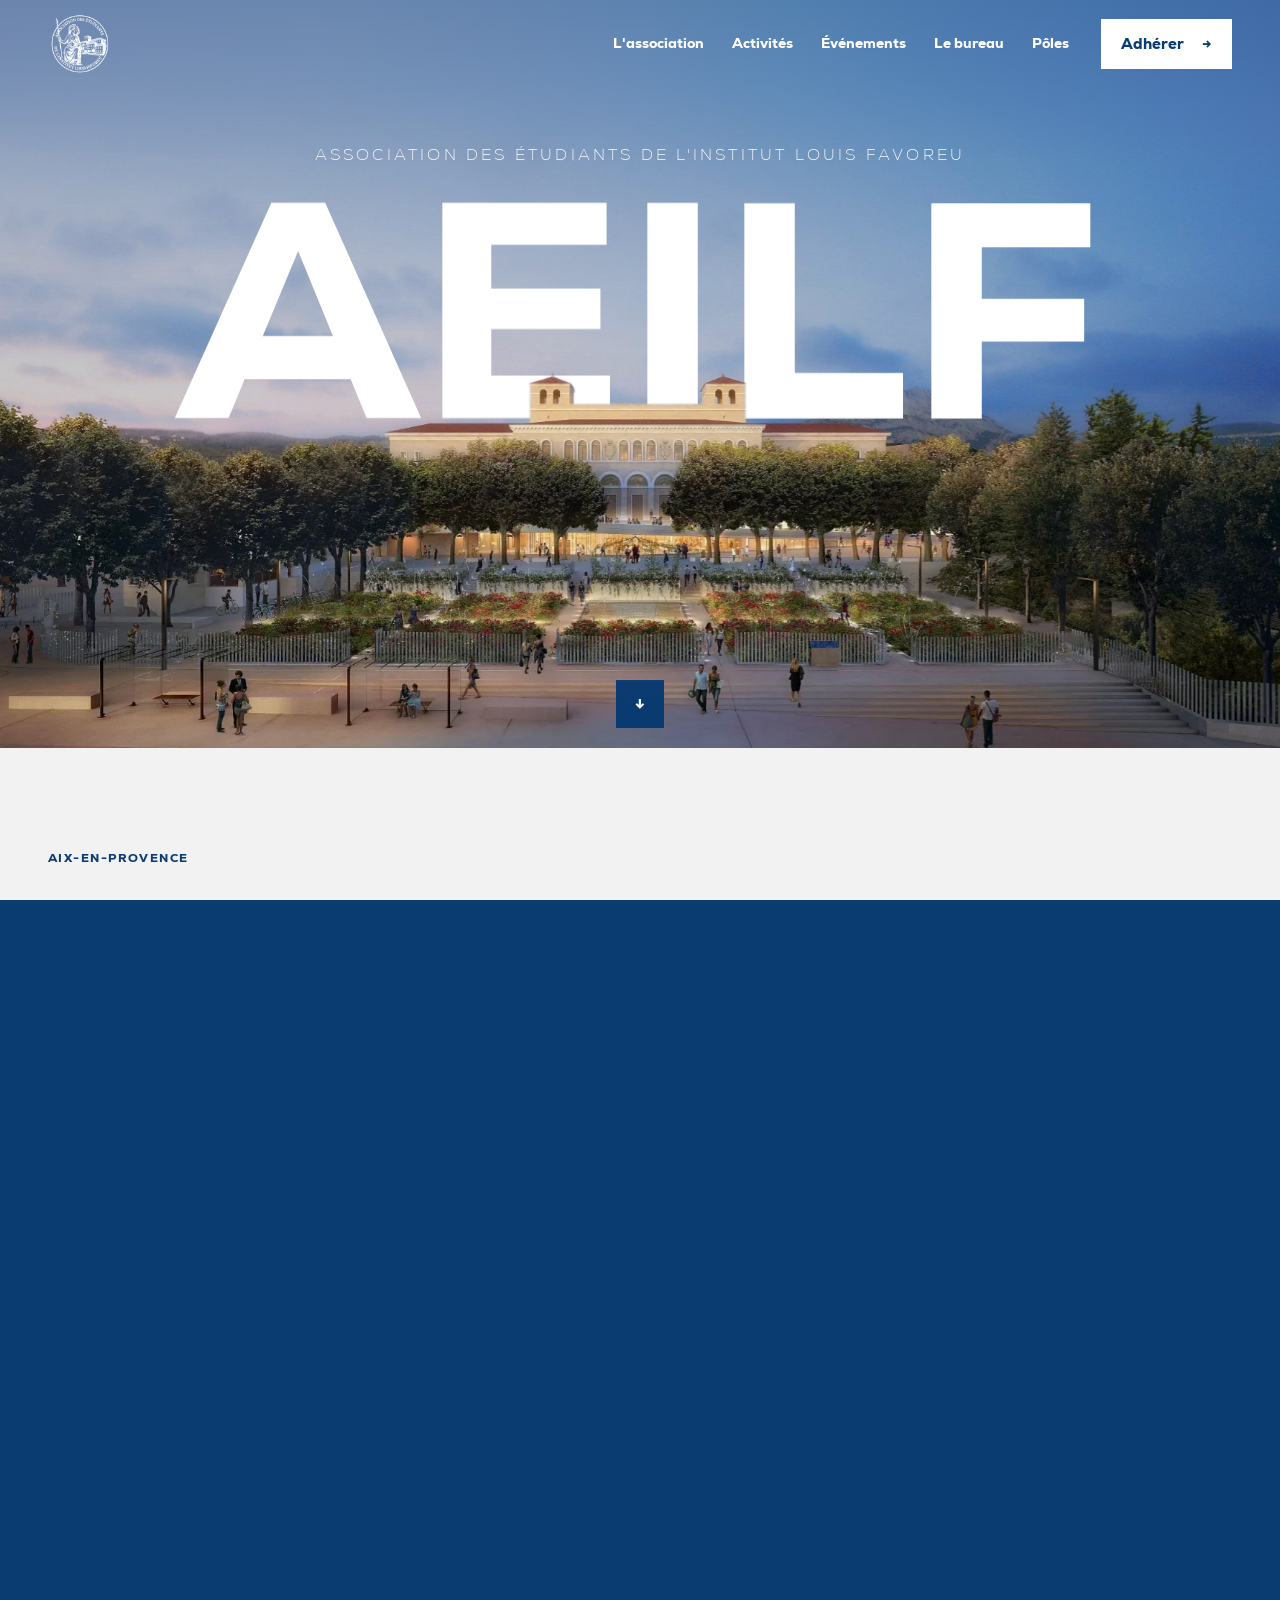
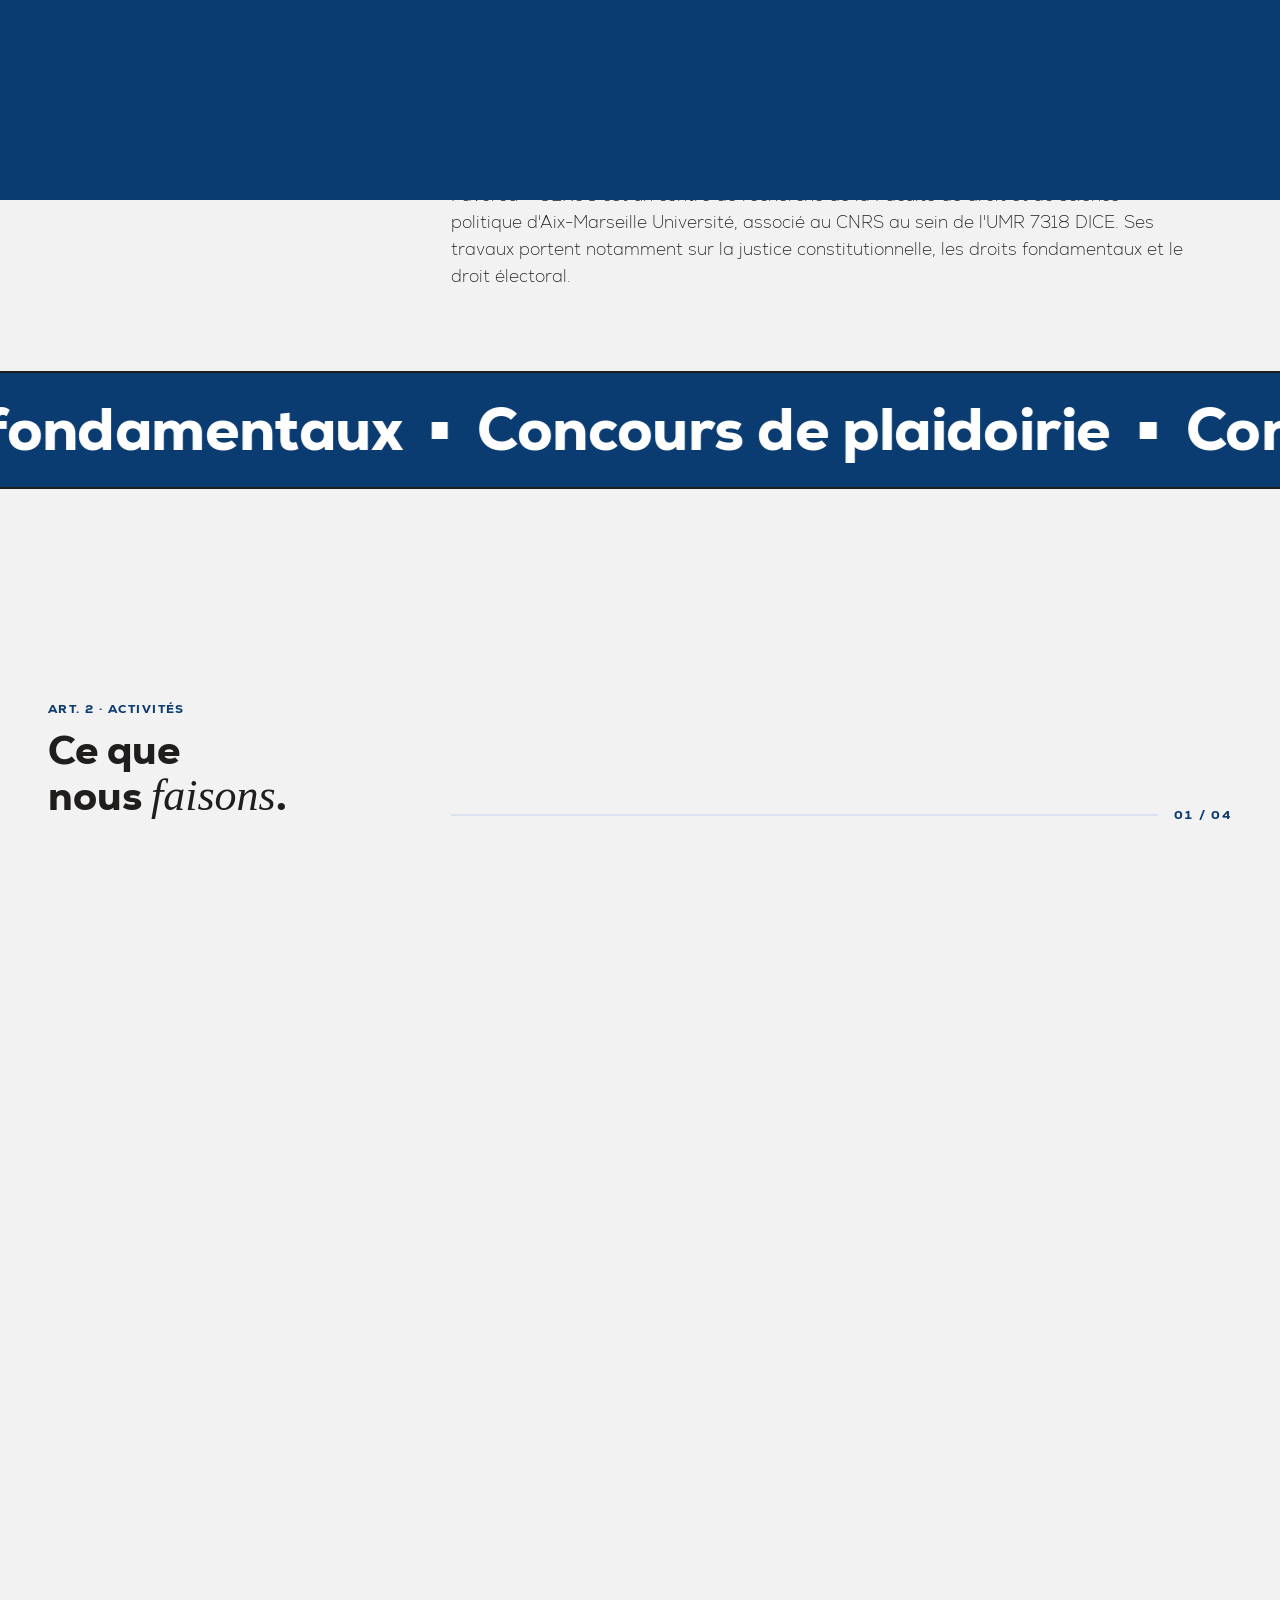
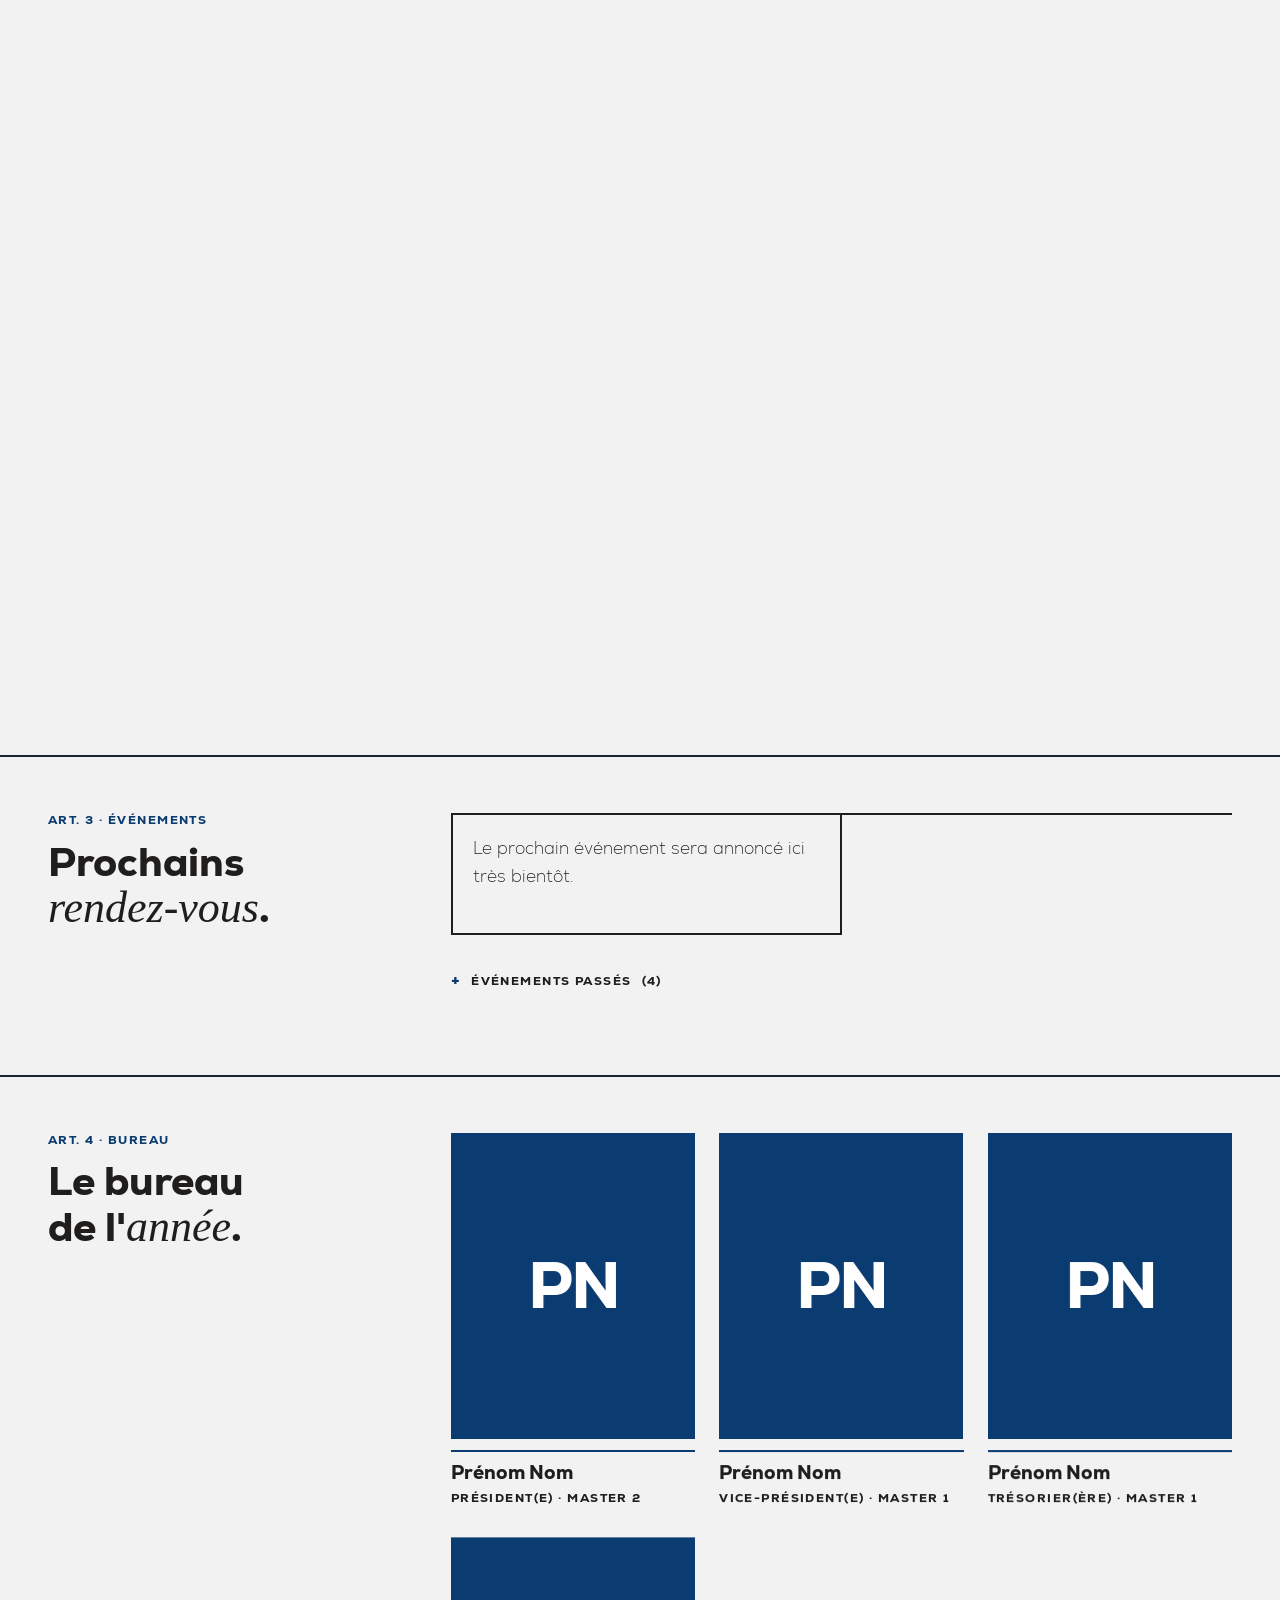
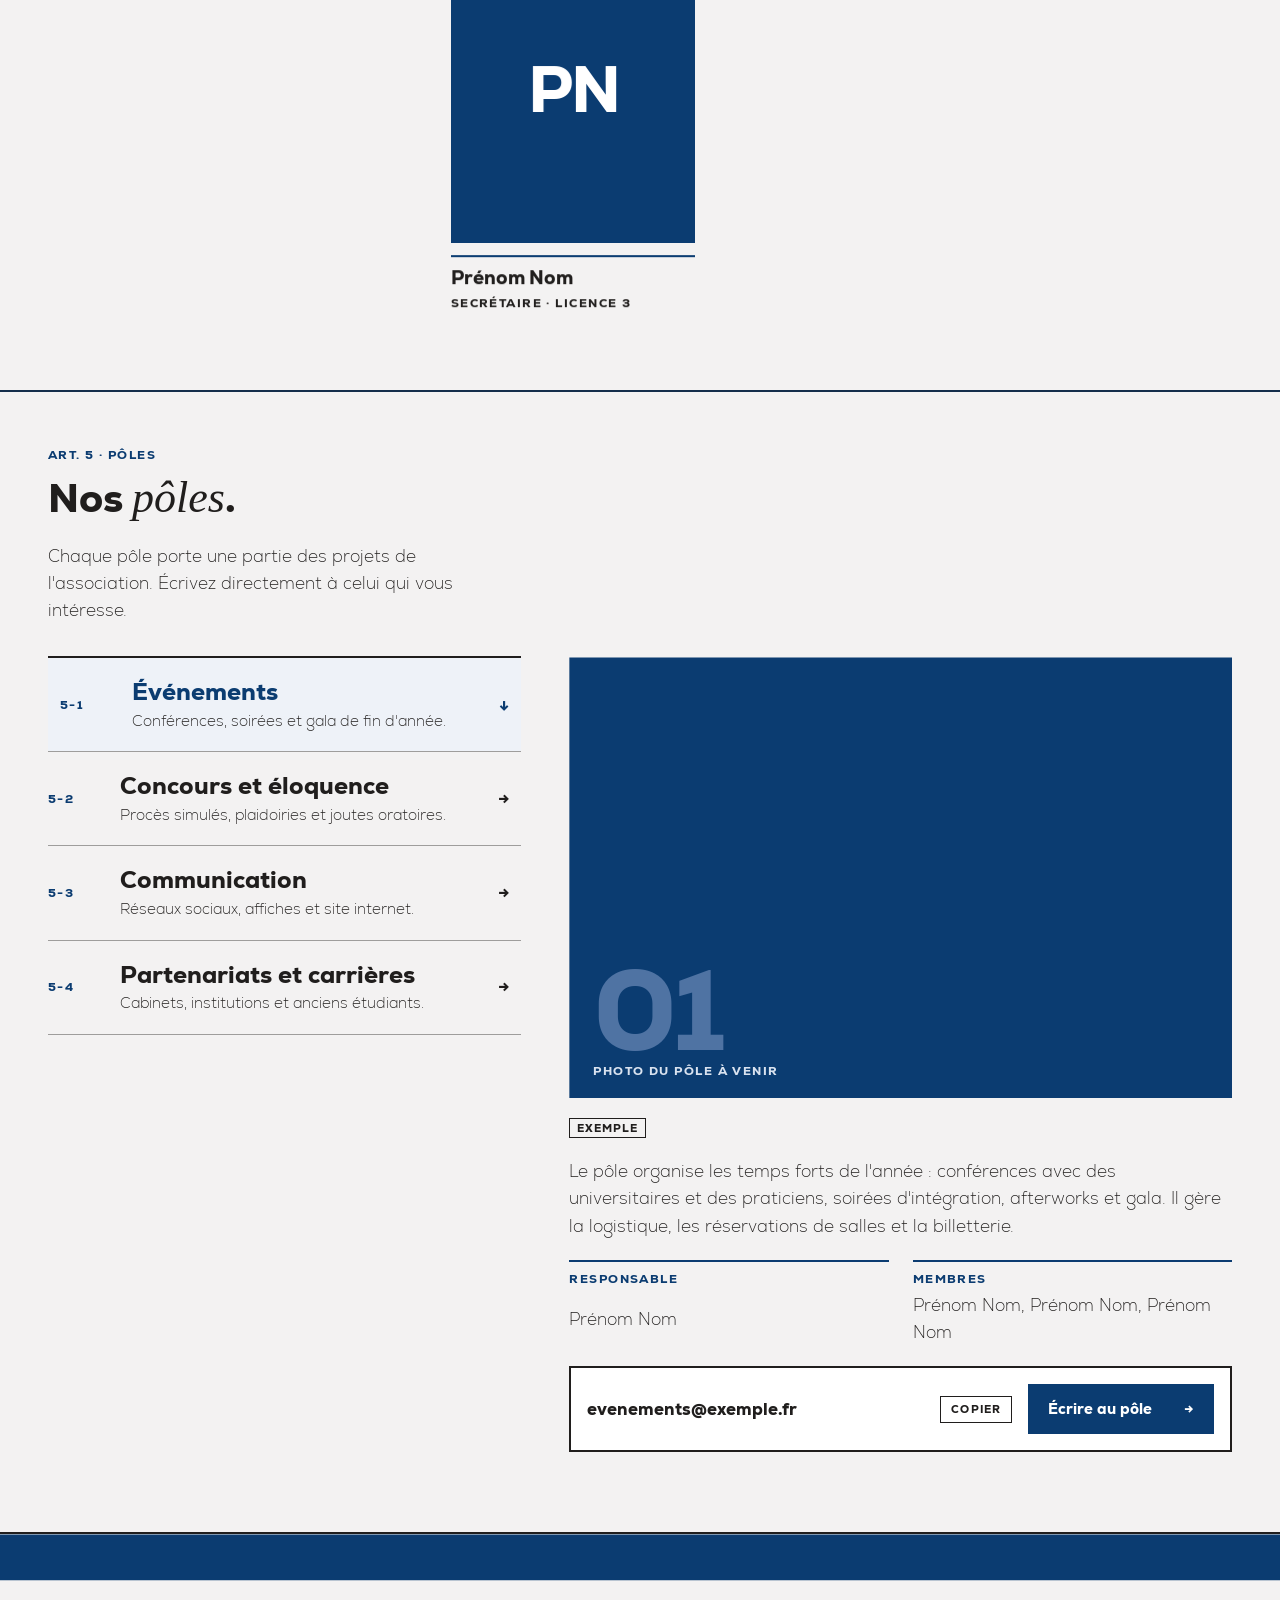
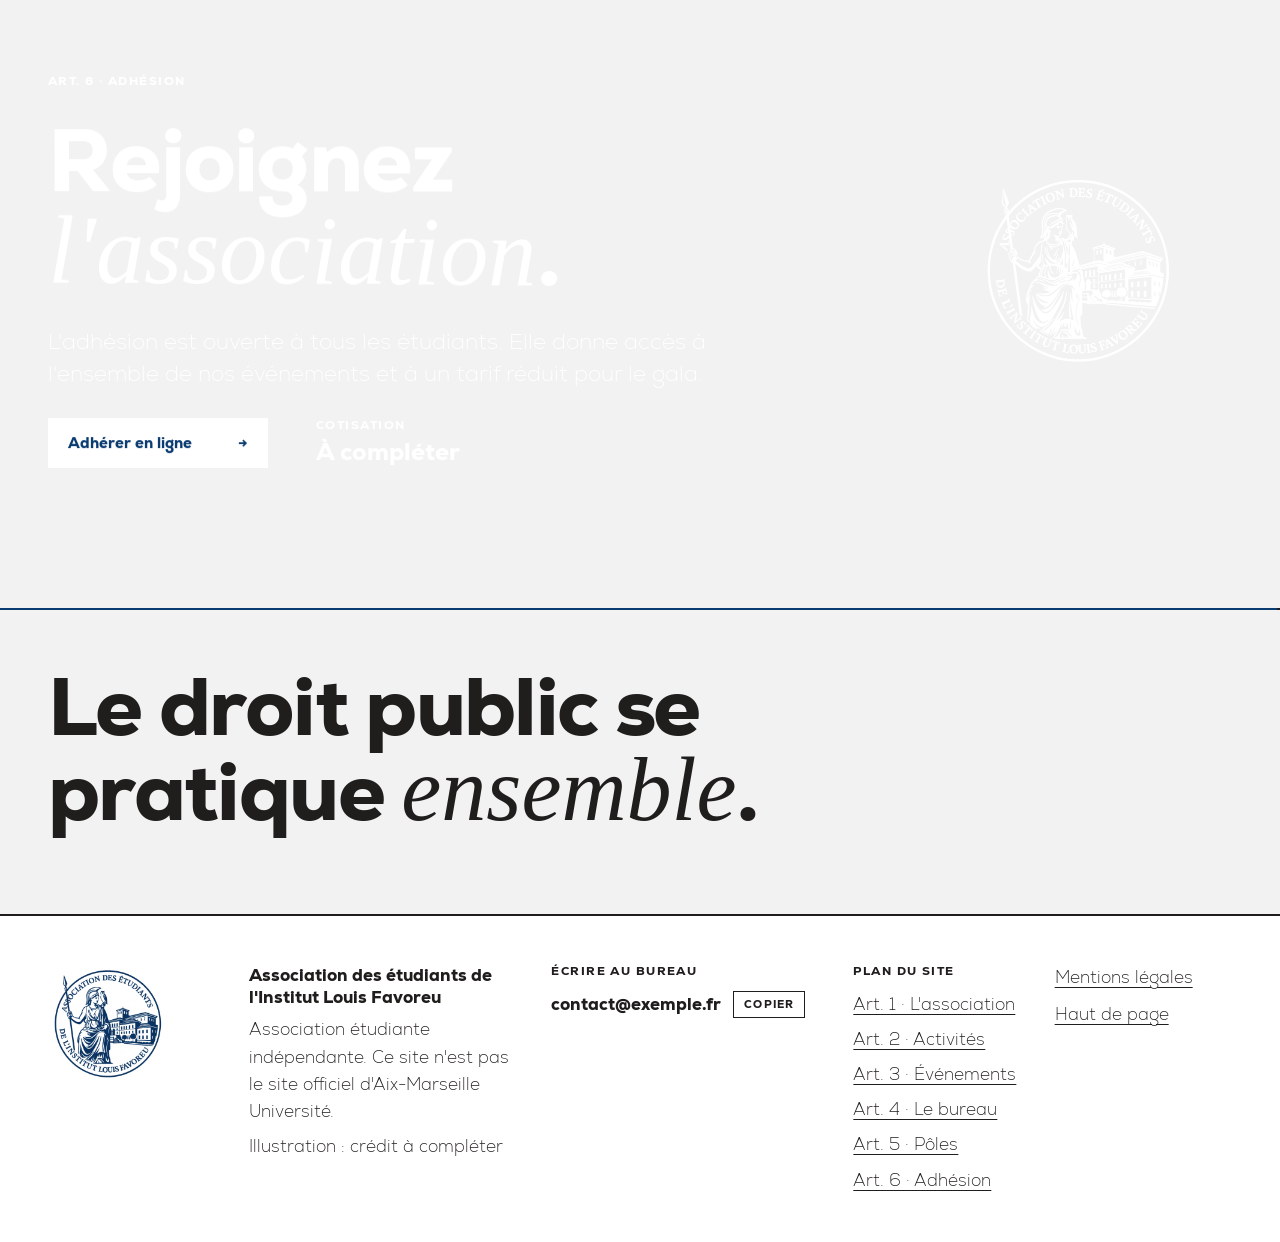
==== index.html @ 985fabf8 "Section Pôles, sommaire flottant, retour en haut, prochain rendez-vous et plan du site" ====
<!doctype html>
<html lang="fr">
<head>
<meta charset="utf-8">
<meta name="viewport" content="width=device-width, initial-scale=1, viewport-fit=cover">
<title>AE Institut Louis Favoreu</title>
<meta name="claude:viewport-fit-sides" content="cover">
<meta name="description" content="Association des étudiants de l'Institut Louis Favoreu, Aix-Marseille Université : conférences, concours de plaidoirie, vie associative.">
<link rel="icon" href="assets/brand/favicon.svg" type="image/svg+xml">
<script>try{if(!matchMedia("(prefers-reduced-motion: reduce)").matches&&!sessionStorage.getItem("ilf-intro"))document.documentElement.classList.add("is-loading")}catch(e){}</script>
<link rel="preload" href="images/fdsp-premier-plan.webp" as="image" type="image/webp">
<link rel="preload" href="assets/fonts/Nexa-Heavy.woff2" as="font" type="font/woff2" crossorigin>
<link rel="preload" href="assets/fonts/Nexa-ExtraLight.woff2" as="font" type="font/woff2" crossorigin>
<link rel="stylesheet" href="assets/fonts.css">
<link rel="stylesheet" href="assets/style.css">
</head>
<body>

<a class="skip" href="#intro">Aller au contenu</a>

<!-- Ouverture : aplat bleu, sceau inversé, compteur -->
<div class="loader" id="loader" aria-hidden="true">
  <div class="loader__in">
    <img class="loader__logo" src="assets/brand/logo-aeilf-blanc-400.webp" alt="" width="140" height="140">
    <p class="loader__count"><span id="loader-n">00</span></p>
  </div>
</div>

<div class="cursor" id="cursor" aria-hidden="true"><span class="cursor__label" id="cursor-label"></span></div>

<header class="top is-over" id="top">
  <div class="top__in">
    <a class="brand" href="#accueil" aria-label="Accueil">
      <span class="brand__seal">
        <img class="brand__logo brand__logo--bleu" src="assets/brand/logo-aeilf-bleu-400.webp" alt="Sceau de l'Association des étudiants de l'Institut Louis Favoreu" width="64" height="64">
        <img class="brand__logo brand__logo--blanc" src="assets/brand/logo-aeilf-blanc-400.webp" alt="" width="64" height="64">
      </span>
      <span class="brand__name"><span data-bind="nomLigne1">AE Institut</span><span data-bind="nomLigne2">Louis Favoreu</span></span>
    </a>
    <nav class="nav" id="nav" aria-label="Navigation principale">
      <a href="#objet"><span class="nav__n" aria-hidden="true">01</span><span class="roll"><span data-text="L'association">L'association</span></span></a>
      <a href="#activites"><span class="nav__n" aria-hidden="true">02</span><span class="roll"><span data-text="Activités">Activités</span></span></a>
      <a href="#agenda"><span class="nav__n" aria-hidden="true">03</span><span class="roll"><span data-text="Événements">Événements</span></span></a>
      <a href="#bureau"><span class="nav__n" aria-hidden="true">04</span><span class="roll"><span data-text="Le bureau">Le bureau</span></span></a>
      <a href="#poles"><span class="nav__n" aria-hidden="true">05</span><span class="roll"><span data-text="Pôles">Pôles</span></span></a>
      <a href="#adherer" class="nav__join"><span class="nav__n" aria-hidden="true">06</span><span class="roll"><span data-text="Adhérer">Adhérer</span></span></a>
    </nav>
    <a class="btn btn--primary btn--nav magnetic" href="#adherer" data-cursor="Adhérer"><span>Adhérer</span><span class="btn__arrow" aria-hidden="true">→</span></a>
    <button class="menu-btn" id="menu-btn" aria-expanded="false" aria-controls="nav" aria-label="Ouvrir le menu"><span></span><span></span></button>
  </div>
  <div class="progress" id="progress" aria-hidden="true"></div>
</header>

<main id="accueil">

  <!-- Ouverture : l'illustration de la FDSP fait le décor ; le sigle passe derrière la faculté -->
  <section class="hero" id="hero">
    <div class="hero__sky" aria-hidden="true"></div>
    <div class="hero__stage" id="hero-stage">
      <img class="hero__layer hero__bg" id="hero-bg" src="images/fdsp.jpg" srcset="images/fdsp-1200.jpg 1200w, images/fdsp.jpg 2000w" sizes="(max-width: 720px) 150vw, 100vw" alt="La Faculté de droit et de science politique d'Aix-en-Provence au crépuscule, la montagne Sainte-Victoire à l'arrière-plan" width="2000" height="1058">
      <div class="hero__veil" aria-hidden="true"></div>
      <div class="hero__sigle" id="hero-sigle" aria-hidden="true">AEILF</div>
      <img class="hero__layer hero__fg" id="hero-fg" src="images/fdsp-premier-plan.webp" srcset="images/fdsp-premier-plan-1200.webp 1200w, images/fdsp-premier-plan.webp 2000w" sizes="(max-width: 720px) 150vw, 100vw" alt="" width="2000" height="1058">
    </div>
    <div class="hero__brand">
      <h1 class="hero__name" id="hero-name" data-bind="nom">Association des étudiants de l'Institut Louis Favoreu</h1>
    </div>
    <a class="hero__down" href="#intro" aria-label="Découvrir l'association"><span aria-hidden="true">↓</span></a>
    <a class="teaser" id="teaser" href="#agenda" hidden data-cursor="Agenda">
      <span class="label label--blue">Prochain rendez-vous</span>
      <span class="teaser__row"><span class="teaser__day" id="teaser-day"></span><span class="teaser__t" id="teaser-t"></span></span>
      <span class="teaser__meta"><span id="teaser-meta"></span><span class="teaser__arrow" aria-hidden="true">→</span></span>
    </a>
  </section>

  <!-- Préambule -->
  <section class="intro" id="intro">
    <div class="wrap intro__grid">
      <p class="label label--blue intro__kicker" data-bind="lieu">Aix-en-Provence</p>

      <h2 class="display intro__title" id="hero-title" aria-label="Le droit public se pratique ensemble.">
        <span class="line"><span class="line__in" data-bind="titreLigne1">Le droit public</span></span>
        <span class="line"><span class="line__in" data-bind="titreLigne2">se pratique</span></span>
        <span class="line"><span class="line__in"><span class="rotator" id="rotator"><span class="rotator__w"><span class="ilf-accent">ensemble</span>.</span></span></span></span>
      </h2>

      <div class="intro__side">
        <p class="lead" data-bind="accroche">Conférences, concours, rencontres avec les praticiens : l'association fait vivre au quotidien la communauté des étudiants en droit public d'Aix-en-Provence.</p>
        <div class="intro__ctas">
          <a class="btn btn--primary magnetic" href="#adherer" data-cursor="Adhérer"><span>Rejoindre l'association</span><span class="btn__arrow" aria-hidden="true">→</span></a>
          <a class="btn btn--secondary" href="#agenda"><span>Voir les événements</span><span class="btn__arrow" aria-hidden="true">→</span></a>
        </div>
      </div>
    </div>
  </section>

  <!-- Art. 1 -->
  <section class="section" id="objet" data-chapter="Art. 1 · Objet">
    <div class="wrap section__grid">
      <div class="section__head">
        <p class="label label--blue">Art. 1 · Objet</p>
        <h2 class="h2 split-lines">Ce qui nous <span class="ilf-accent">réunit</span>.</h2>
      </div>
      <div class="section__body">
        <p class="manifesto" data-bind="manifeste" data-split>Nous croyons que le droit constitutionnel ne s'apprend pas seulement dans les amphithéâtres. Il se discute, se plaide, se confronte aux juges et aux praticiens.</p>
        <div class="institut reveal">
          <p class="label">L'institut</p>
          <p data-bind="institut">Fondé à Aix-en-Provence par le professeur Louis Favoreu (1936-2004), l'Institut Louis Favoreu – GERJC est un centre de recherche de la Faculté de droit et de science politique d'Aix-Marseille Université, associé au CNRS au sein de l'UMR 7318 DICE. Ses travaux portent notamment sur la justice constitutionnelle, les droits fondamentaux et le droit électoral.</p>
        </div>
      </div>
    </div>
  </section>

  <!-- Bandeau sur aplat bleu -->
  <div class="marquee" aria-hidden="true">
    <div class="marquee__track" id="marquee"></div>
  </div>

  <!-- Art. 2 : défilement horizontal sur grand écran -->
  <section class="section section--acts" id="activites" data-chapter="Art. 2 · Activités">
    <div class="acts-pin" id="acts-pin">
      <div class="wrap section__grid acts-head">
        <div class="section__head">
          <p class="label label--blue">Art. 2 · Activités</p>
          <h2 class="h2 split-lines">Ce que nous <span class="ilf-accent">faisons</span>.</h2>
        </div>
        <div class="acts-progress" aria-hidden="true"><span id="acts-bar"></span><span class="acts-count" id="acts-count"></span></div>
      </div>
      <div class="acts-viewport"><ol class="acts" id="acts"></ol></div>
    </div>
  </section>

  <!-- Art. 3 -->
  <section class="section" id="agenda" data-chapter="Art. 3 · Événements">
    <div class="wrap section__grid">
      <div class="section__head">
        <p class="label label--blue">Art. 3 · Événements</p>
        <h2 class="h2 split-lines">Prochains <span class="ilf-accent">rendez-vous</span>.</h2>
      </div>
      <div class="section__body">
        <ul class="events" id="events"><li class="events__empty">Chargement des événements…</li></ul>
        <details class="past" id="past" hidden>
          <summary><span>Événements passés</span><span id="past-count"></span></summary>
          <ul class="events events--past" id="events-past"></ul>
        </details>
      </div>
    </div>
  </section>

  <!-- Art. 4 -->
  <section class="section" id="bureau" data-chapter="Art. 4 · Bureau">
    <div class="wrap section__grid">
      <div class="section__head">
        <p class="label label--blue">Art. 4 · Bureau</p>
        <h2 class="h2 split-lines">Le bureau de l'<span class="ilf-accent">année</span>.</h2>
      </div>
      <div class="section__body">
        <ul class="team" id="team"></ul>
      </div>
    </div>
  </section>

  <!-- Art. 5 -->
  <section class="section" id="poles" data-chapter="Art. 5 · Pôles">
    <div class="wrap section__grid">
      <div class="section__head">
        <p class="label label--blue">Art. 5 · Pôles</p>
        <h2 class="h2 split-lines">Nos <span class="ilf-accent">pôles</span>.</h2>
        <p class="poles__intro">Chaque pôle porte une partie des projets de l'association. Écrivez directement à celui qui vous intéresse.</p>
      </div>
      <div class="section__body">
        <ol class="poles" id="poles-list"></ol>
      </div>
    </div>
  </section>

  <!-- Art. 6 -->
  <section class="join" id="adherer" data-chapter="Art. 6 · Adhésion">
    <div class="join__bg" id="join-bg" aria-hidden="true"></div>
    <div class="wrap join__grid">
      <div class="join__body">
        <p class="label">Art. 6 · Adhésion</p>
        <h2 class="join__title" data-bind="adhesionTitre" data-rich data-split-chars>Rejoignez l'association.</h2>
        <p class="lead join__text" data-bind="adhesionTexte">L'adhésion est ouverte à tous les étudiants.</p>
        <div class="join__row">
          <a class="btn btn--inverse magnetic" id="join-link" href="https://www.helloasso.com" target="_blank" rel="noopener" data-cursor="Adhérer"><span>Adhérer en ligne</span><span class="btn__arrow" aria-hidden="true">→</span></a>
          <p class="join__price"><span class="label">Cotisation</span><span data-bind="adhesionPrix">À compléter</span></p>
        </div>
      </div>
      <div class="join__seal">
        <img src="assets/brand/logo-aeilf-blanc-400.webp" alt="" width="220" height="220" loading="lazy">
      </div>
    </div>
  </section>

  <!-- Envoi -->
  <section class="outro" aria-label="Devise">
    <div class="wrap">
      <p class="outro__line split-lines"><span data-bind="titreLigne1">Le droit public</span> <span data-bind="titreLigne2">se pratique</span> <span class="ilf-accent" id="outro-word">ensemble</span>.</p>
    </div>
  </section>

</main>

<footer class="foot" id="foot">
  <div class="wrap foot__grid">
    <div class="foot__brand">
      <img src="assets/brand/logo-aeilf-bleu-400.webp" alt="Sceau de l'Association des étudiants de l'Institut Louis Favoreu" width="120" height="120" loading="lazy">
    </div>
    <div class="foot__id">
      <p class="foot__name" data-bind="nom">Association des étudiants de l'Institut Louis Favoreu</p>
      <p class="foot__small">Association étudiante indépendante. Ce site n'est pas le site officiel d'Aix-Marseille Université.</p>
      <p class="foot__small" data-bind="illustrationCredit">Illustration : crédit à compléter</p>
    </div>
    <div class="foot__contact">
      <p class="label">Écrire au bureau</p>
      <div class="copy">
        <span class="copy__text" id="email" data-bind="email">contact@exemple.fr</span>
        <button class="copy__btn" id="copy-btn" type="button">Copier</button>
      </div>
      <p class="foot__links" id="socials"></p>
    </div>
    <nav class="foot__map" aria-label="Plan du site">
      <p class="label">Plan du site</p>
      <a class="link" href="#objet">Art. 1 · L'association</a>
      <a class="link" href="#activites">Art. 2 · Activités</a>
      <a class="link" href="#agenda">Art. 3 · Événements</a>
      <a class="link" href="#bureau">Art. 4 · Le bureau</a>
      <a class="link" href="#poles">Art. 5 · Pôles</a>
      <a class="link" href="#adherer">Art. 6 · Adhésion</a>
    </nav>
    <div class="foot__legal">
      <a class="link js-transition" href="mentions-legales.html">Mentions légales</a>
      <a class="link" href="#accueil">Haut de page</a>
    </div>
  </div>
</footer>

<!-- Repère de lecture : article en cours + sommaire rapide -->
<div class="chapter" id="chapter">
  <button class="chapter__btn" id="chapter-btn" type="button" aria-expanded="false" aria-controls="chapter-menu">
    <span class="chapter__label">Sommaire</span>
    <span class="chapter__now" id="chapter-now"><span class="chapter__txt">Art. 1 · Objet</span></span>
  </button>
  <nav class="chapter__menu" id="chapter-menu" aria-label="Sommaire" hidden>
    <a href="#objet"><span>Art. 1</span>L'association</a>
    <a href="#activites"><span>Art. 2</span>Activités</a>
    <a href="#agenda"><span>Art. 3</span>Événements</a>
    <a href="#bureau"><span>Art. 4</span>Le bureau</a>
    <a href="#poles"><span>Art. 5</span>Pôles</a>
    <a href="#adherer"><span>Art. 6</span>Adhésion</a>
  </nav>
</div>

<a class="totop" id="totop" href="#accueil" aria-label="Revenir en haut de la page">
  <svg viewBox="0 0 52 52" aria-hidden="true"><rect class="totop__track" x="1" y="1" width="50" height="50"/><rect class="totop__bar" id="totop-bar" x="1" y="1" width="50" height="50" pathLength="100"/></svg>
  <span aria-hidden="true">↑</span>
</a>

<div class="curtain" id="curtain" aria-hidden="true"></div>

<script src="assets/vendor/gsap.min.js"></script>
<script src="assets/vendor/ScrollTrigger.min.js"></script>
<script src="assets/vendor/lenis.min.js"></script>
<script src="assets/main.js"></script>
</body>
</html>
---- assets/fonts.css ----
/* Nexa (Fontfabric) : vérifier que la licence couvre l'usage web avant la mise en ligne publique */
@font-face{font-family:'Nexa';font-style:normal;font-weight:800;font-display:swap;src:url('fonts/Nexa-Heavy.woff2') format('woff2')}
@font-face{font-family:'Nexa';font-style:normal;font-weight:200;font-display:swap;src:url('fonts/Nexa-ExtraLight.woff2') format('woff2')}
/* Tinos (Apache 2.0) : mêmes dimensions que Times New Roman, utilisée seulement quand l'appareil n'a pas Times New Roman */
@font-face{font-family:'Tinos';font-style:normal;font-weight:400;font-display:swap;src:url('fonts/Tinos-normal.woff2') format('woff2')}
@font-face{font-family:'Tinos';font-style:italic;font-weight:400;font-display:swap;src:url('fonts/Tinos-italic.woff2') format('woff2')}
---- assets/style.css ----
/* Charte graphique AE Institut Louis Favoreu (v1.0, oct. 2026).
   Grille modulaire visible : 12 colonnes, tout aligné à gauche, filets de 2 px entre sections,
   aucun angle arrondi, photos en noir et blanc, une seule couleur d'accent (Bleu Favoreu).
   Thème clair unique, défini par la charte. */
:root {
  --ilf-bleu: #0B3C71;
  --ilf-encre: #201E1D;
  --ilf-papier: #F3F2F2;
  --ilf-pierre: #EAE9E9;
  --ilf-blanc: #FFFFFF;
  --ilf-alerte: #EC3013;
  --ilf-bleu-100: #EEF2F8; --ilf-bleu-200: #D9E2EF; --ilf-bleu-300: #B7C7DE;
  --ilf-bleu-400: #8AA3C6; --ilf-bleu-500: #4F73A3; --ilf-bleu-600: #24518A;
  --ilf-bleu-700: #0B3C71; --ilf-bleu-800: #082C54; --ilf-bleu-900: #061D37;
  --ilf-filet: 2px solid var(--ilf-encre);
  --ilf-filet-leger: 1px solid rgba(32, 30, 29, .4);

  --ilf-font: "Nexa", system-ui, sans-serif;
  --ilf-font-accent: "Times New Roman", "Tinos", Times, serif;

  --ilf-max: 1280px;
  --ilf-gouttiere: 16px;
  --ilf-marge: max(20px, env(safe-area-inset-left, 0px));
  --ilf-marge-r: max(20px, env(safe-area-inset-right, 0px));
  --ease: cubic-bezier(.2, .7, .1, 1);
  --ease-io: cubic-bezier(.76, 0, .24, 1);
  --header-h: 92px;
  color-scheme: light;
}
@media (min-width: 720px) {
  :root { --ilf-gouttiere: 20px; --ilf-marge: max(32px, env(safe-area-inset-left, 0px)); --ilf-marge-r: max(32px, env(safe-area-inset-right, 0px)); }
}
@media (min-width: 1100px) {
  :root { --ilf-gouttiere: 24px; --ilf-marge: max(48px, env(safe-area-inset-left, 0px)); --ilf-marge-r: max(48px, env(safe-area-inset-right, 0px)); }
}

*, *::before, *::after { box-sizing: border-box; border-radius: 0; }
html { scroll-padding-top: var(--header-h); -webkit-text-size-adjust: 100%; }
html:not(.lenis) { scroll-behavior: smooth; }
html.lenis, html.lenis body { height: auto; }
.lenis.lenis-smooth { scroll-behavior: auto !important; }
.lenis.lenis-stopped { overflow: hidden; }
body {
  margin: 0;
  background: var(--ilf-papier);
  color: var(--ilf-encre);
  font: 200 17px/1.6 var(--ilf-font);
  -webkit-font-smoothing: antialiased;
  overflow-x: clip;
}
img { max-width: 100%; display: block; }
a { color: inherit; }
::selection { background: var(--ilf-bleu); color: var(--ilf-blanc); }
:focus-visible { outline: 2px solid var(--ilf-bleu); outline-offset: 2px; }
[hidden] { display: none !important; }

/* Le mot en Times : un seul par phrase, titres et accroches uniquement, même couleur que la phrase */
.ilf-accent { font-family: var(--ilf-font-accent); font-style: italic; font-weight: 400; font-size: 1.1em; letter-spacing: 0; }
.grayscale { filter: grayscale(1) contrast(1.08); }

.wrap {
  max-width: calc(var(--ilf-max) + var(--ilf-marge) + var(--ilf-marge-r));
  margin: 0 auto;
  padding-left: var(--ilf-marge);
  padding-right: var(--ilf-marge-r);
}

/* Hiérarchie typographique de la charte */
.display { font: 800 clamp(48px, 7vw, 88px)/.98 var(--ilf-font); letter-spacing: -.02em; margin: 0; }
.h1 { font: 800 clamp(36px, 5vw, 56px)/1.04 var(--ilf-font); letter-spacing: -.015em; margin: 0; }
.h2 { font: 800 clamp(28px, 3.4vw, 40px)/1.1 var(--ilf-font); margin: 0; text-wrap: balance; }
.h3 { font: 800 24px/1.2 var(--ilf-font); margin: 0; }
.lead { font: 200 22px/1.45 var(--ilf-font); margin: 0; }
.label { font: 800 12px/1.2 var(--ilf-font); letter-spacing: .12em; text-transform: uppercase; margin: 0; }
.label--blue { color: var(--ilf-bleu); }
.split-lines .sl { display: block; overflow: hidden; padding-bottom: .12em; margin-bottom: -.12em; }
.split-lines .sl > span { display: inline-block; }

.link { color: var(--ilf-encre); text-decoration: underline; text-underline-offset: 4px; text-decoration-thickness: 1px; transition: color .25s; }
.link:hover { color: var(--ilf-bleu); }

/* Boutons : libellé à gauche, flèche à droite */
.btn {
  display: inline-flex; align-items: center; justify-content: space-between; gap: 32px;
  min-width: 220px;
  padding: 14px 18px;
  border: 2px solid var(--ilf-bleu);
  font: 800 15px/1.2 var(--ilf-font);
  text-decoration: none; text-align: left;
  position: relative; overflow: hidden; isolation: isolate;
  transition: color .35s var(--ease), border-color .35s, background-color .2s;
  will-change: transform;
}
.btn::before {
  content: ""; position: absolute; inset: 0; z-index: -1;
  transform: scaleX(0); transform-origin: right;
  transition: transform .55s var(--ease-io);
}
.btn:hover::before { transform: scaleX(1); transform-origin: left; }
.btn__arrow { display: inline-block; transition: transform .45s var(--ease); }
.btn:hover .btn__arrow { transform: translateX(5px); }
.btn--primary { background: var(--ilf-bleu); color: var(--ilf-blanc); }
.btn--primary::before { background: var(--ilf-bleu-600); }
.btn--primary:hover { border-color: var(--ilf-bleu-600); }
.btn--primary:active { background: var(--ilf-bleu-800); border-color: var(--ilf-bleu-800); }
.btn--primary:active::before { background: var(--ilf-bleu-800); }
.btn--secondary { background: transparent; color: var(--ilf-bleu); }
.btn--secondary::before { background: var(--ilf-bleu-100); }
.btn--secondary:active::before { background: var(--ilf-bleu-200); }
.btn--inverse { background: var(--ilf-blanc); color: var(--ilf-bleu); border-color: var(--ilf-blanc); }
.btn--inverse::before { background: var(--ilf-bleu-100); }
.btn--nav { min-width: 0; gap: 18px; }

/* Ouverture */
.loader {
  position: fixed; inset: 0; z-index: 100; visibility: hidden;
  background: var(--ilf-bleu); color: var(--ilf-blanc);
  display: flex; align-items: flex-end;
  padding: max(24px, env(safe-area-inset-top, 0px)) var(--ilf-marge-r) max(24px, env(safe-area-inset-bottom, 0px)) var(--ilf-marge);
}
.is-loading .loader { visibility: visible; animation: loader-failsafe 0s 6s forwards; }
@keyframes loader-failsafe { to { visibility: hidden; } }
.loader__in { width: 100%; display: flex; justify-content: space-between; align-items: flex-end; gap: 24px; }
.loader__logo { width: clamp(120px, 14vw, 160px); height: auto; padding: 0; }
.loader__count { margin: 0; font: 800 clamp(80px, 16vw, 220px)/.8 var(--ilf-font); letter-spacing: -.04em; font-variant-numeric: tabular-nums; }

.curtain { position: fixed; inset: 0; z-index: 99; background: var(--ilf-bleu); transform: translateY(100%); pointer-events: none; }

/* Curseur (souris uniquement) */
.cursor {
  position: fixed; left: 0; top: 0; z-index: 90; pointer-events: none;
  width: 10px; height: 10px; margin: -5px 0 0 -5px;
  background: var(--ilf-bleu);
  display: grid; place-items: center;
  opacity: 0; transition: width .45s var(--ease), height .45s var(--ease), margin .45s var(--ease), opacity .3s, background-color .3s;
}
.cursor.is-on { opacity: 1; }
.cursor.is-hover { width: 44px; height: 44px; margin: -22px 0 0 -22px; background: rgba(11, 60, 113, .14); }
.cursor.is-label { width: 88px; height: 88px; margin: -44px 0 0 -44px; background: var(--ilf-bleu); }
.cursor.is-invert { background: var(--ilf-blanc); }
.cursor.is-invert.is-hover { background: rgba(255, 255, 255, .22); }
.cursor.is-invert.is-label { background: var(--ilf-blanc); }
.cursor__label { font: 800 11px/1 var(--ilf-font); letter-spacing: .12em; text-transform: uppercase; color: var(--ilf-blanc); opacity: 0; transition: opacity .3s; }
.cursor.is-invert .cursor__label { color: var(--ilf-bleu); }
.cursor.is-label .cursor__label { opacity: 1; }
@media (hover: none), (pointer: coarse) { .cursor { display: none; } }
.has-cursor, .has-cursor a, .has-cursor button, .has-cursor summary { cursor: none; }

/* En-tête : fond blanc, filet encre 2 px */
.top {
  position: fixed; top: 0; left: 0; right: 0; z-index: 50;
  padding-top: env(safe-area-inset-top, 0px);
  background: var(--ilf-blanc);
  border-bottom: var(--ilf-filet);
  transition: transform .6s var(--ease);
}
.top.is-hidden { transform: translateY(-100%); }
.top__in {
  max-width: calc(var(--ilf-max) + var(--ilf-marge) + var(--ilf-marge-r)); margin: 0 auto;
  display: flex; align-items: center; gap: 32px;
  padding: 12px var(--ilf-marge-r) 12px var(--ilf-marge);
}
.brand { display: flex; align-items: center; gap: 14px; text-decoration: none; margin-right: auto; }
.brand__seal { position: relative; width: 64px; height: 64px; flex: none; }
.brand__logo { position: absolute; inset: 0; width: 64px; height: 64px; transition: opacity .4s; }
.brand__logo--blanc { opacity: 0; }
.brand__name { transition: color .4s, opacity .5s var(--ease), transform .6s var(--ease), clip-path .6s var(--ease); clip-path: inset(0 0 0 0); }
.brand__name { display: grid; font: 800 15px/1.15 var(--ilf-font); }
.nav { display: flex; gap: 28px; font: 800 14px/1 var(--ilf-font); }
.nav a { text-decoration: none; color: var(--ilf-encre); padding-block: 6px; border-bottom: 2px solid transparent; transition: color .25s, border-color .25s; }
.nav a:hover { color: var(--ilf-bleu); }
.nav a.is-active { color: var(--ilf-bleu); border-bottom-color: var(--ilf-bleu); }
.nav__join { display: none !important; }
.nav__n { display: none; }
/* Survol des liens : le libellé « roule » vers le haut et laisse place à sa copie en bleu */
.roll { display: inline-block; overflow: hidden; vertical-align: top; line-height: 1.2; }
.roll > span { display: block; position: relative; transition: transform .55s var(--ease-io); }
.roll > span::after { content: attr(data-text); position: absolute; left: 0; top: 130%; color: var(--ilf-bleu); }
a:hover .roll > span, a:focus-visible .roll > span { transform: translateY(-130%); }
.menu-btn { display: none; }
.progress { position: absolute; left: 0; right: 0; bottom: -2px; height: 2px; background: var(--ilf-bleu); transform: scaleX(0); transform-origin: left; }

@media (max-width: 1080px) {
  .btn--nav { display: none; }
  .menu-btn {
    display: grid; place-content: center; gap: 6px;
    width: 48px; height: 48px; border: 2px solid var(--ilf-encre);
    background: var(--ilf-blanc); color: var(--ilf-encre); cursor: pointer; position: relative; z-index: 2;
  }
  .menu-btn span { display: block; width: 20px; height: 2px; background: currentColor; transition: transform .45s var(--ease); }
  .menu-btn[aria-expanded="true"] span:first-child { transform: translateY(4px) rotate(45deg); }
  .menu-btn[aria-expanded="true"] span:last-child { transform: translateY(-4px) rotate(-45deg); }
  .nav {
    position: fixed; inset: 0; z-index: 1;
    flex-direction: column; justify-content: center; gap: 0;
    padding: var(--header-h) var(--ilf-marge-r) 32px var(--ilf-marge);
    background: var(--ilf-blanc);
    font: 800 clamp(34px, 9vw, 56px)/1.1 var(--ilf-font);
    clip-path: inset(0 0 100% 0);
    transition: clip-path .8s var(--ease-io), visibility 0s .8s;
    visibility: hidden;
  }
  .nav.is-open { clip-path: inset(0 0 0 0); visibility: visible; transition: clip-path .8s var(--ease-io), visibility 0s; }
  .nav a { padding-block: 14px; border-bottom: var(--ilf-filet-leger); }
  .nav a.is-active { border-bottom: var(--ilf-filet-leger); }
  .nav__join { display: flex !important; color: var(--ilf-bleu) !important; }
  .nav a { display: flex; align-items: baseline; gap: 16px; }
  .nav__n { display: inline; font: 800 12px/1 var(--ilf-font); letter-spacing: .12em; color: var(--ilf-bleu); }
  .nav .roll { line-height: 1.15; padding-top: .1em; }
}
@media (max-width: 420px) {
  .brand__name { font-size: 14px; }
}

/* Ouverture : trois couches calées sur l'illustration (2000 × 1058).
   Fond (ciel + bâtiment) → sigle → premier plan détouré (bâtiment, arbres) : le sigle passe derrière la faculté. */
.hero {
  --stage-w: clamp(100vw, calc((100svh - 140px) * 1.8904), 132vw);
  --stage-h: calc(var(--stage-w) * .529);
  position: relative; overflow: hidden; isolation: isolate;
  display: flex; flex-direction: column;
  color: var(--ilf-blanc);
  background: var(--ilf-bleu-900);
}
.hero__sky {
  position: absolute; inset: 0; z-index: 0;
  background: linear-gradient(90deg, #c9cde8 0%, #c7d1ec 25%, #bdcceb 37%, #aec8ed 50%, #98c2ec 62%, #88b2e8 75%, #7ca6e2 87%, #7397d9 100%);
}
.hero__stage {
  position: relative;
  width: var(--stage-w); height: var(--stage-h);
  margin-left: calc(50% - var(--stage-w) / 2);
  margin-top: calc(36px - .2127 * var(--stage-h));
  margin-bottom: calc(-.07 * var(--stage-h));
  flex: none;
}
.hero__layer { position: absolute; inset: 0; width: 100%; height: 100%; max-width: none; transform-origin: 50% 55%; }
.hero__bg { z-index: 1; -webkit-mask-image: linear-gradient(to bottom, transparent 0, #000 16%); mask-image: linear-gradient(to bottom, transparent 0, #000 16%); }
.hero__veil {
  position: absolute; z-index: 2; pointer-events: none;
  left: 0; right: 0; bottom: 30%; top: calc(-1 * var(--stage-h));
  background: linear-gradient(to bottom, rgba(6, 29, 55, .78) 0%, rgba(11, 60, 113, .5) 55%, rgba(11, 60, 113, 0) 100%);
}
.hero__sigle {
  position: absolute; z-index: 3; left: 0; right: 0;
  top: calc(var(--stage-w) * .0804);
  font: 800 calc(var(--stage-w) * .214)/1 var(--ilf-font);
  letter-spacing: 0; text-align: center; white-space: nowrap;
  color: var(--ilf-blanc);
  will-change: transform;
}
.hero__sigle .ch { display: inline-block; cursor: default; }
.hero__sigle .ch__in { display: inline-block; will-change: transform; }
.hero__fg { z-index: 4; pointer-events: none; }
.hero__brand {
  position: relative; z-index: 5; order: -1;
  display: grid; justify-items: center; gap: 18px;
  padding: calc(var(--header-h) + clamp(24px, 4vw, 56px)) var(--ilf-marge-r) 0 var(--ilf-marge);
  text-align: center;
}
.hero__name {
  margin: 0; max-width: 40ch;
  font: 200 clamp(13px, 1.25vw, 18px)/1.5 var(--ilf-font);
  letter-spacing: .2em; text-transform: uppercase;
}
.hero__down {
  position: absolute; z-index: 6; left: 50%; bottom: 20px;
  width: 48px; height: 48px; margin-left: -24px;
  display: grid; place-items: center;
  background: var(--ilf-bleu); color: var(--ilf-blanc); text-decoration: none; font: 800 18px/1 var(--ilf-font);
  transition: background .25s;
}
.hero__down:hover { background: var(--ilf-bleu-600); }
.hero__down span { animation: nudge 2.4s var(--ease) infinite; }
@keyframes nudge { 0%, 60%, 100% { transform: none; } 30% { transform: translateY(5px); } }
@media (min-width: 900px) {
  .hero__name { max-width: none; white-space: nowrap; }
}
@media (max-width: 720px) {
  .hero__brand { gap: 12px; padding-top: calc(var(--header-h) + 8px); }
  .hero__name { font-size: 12px; letter-spacing: .14em; max-width: 30ch; }
  .hero__stage { margin-top: calc(24px - .2127 * var(--stage-h)); }
  .hero__down { width: 40px; height: 40px; margin-left: -20px; bottom: 12px; }
}

/* En-tête transparent au-dessus de l'ouverture */
.top.is-over { background: transparent; border-bottom-color: transparent; }
.top.is-over .brand__name { color: var(--ilf-blanc); opacity: 0; transform: translateX(-12px); clip-path: inset(0 100% 0 0); }
.top.is-over .brand__logo--bleu { opacity: 0; }
.top.is-over .brand__logo--blanc { opacity: 1; }
.nav-open .top.is-over .brand__name { color: var(--ilf-encre); opacity: 1; transform: none; clip-path: inset(0 0 0 0); }
.nav-open .top.is-over .brand__logo--bleu { opacity: 1; }
.nav-open .top.is-over .brand__logo--blanc { opacity: 0; }
.top.is-over .nav a { color: var(--ilf-blanc); }
.top.is-over .nav a:hover { color: var(--ilf-bleu-200); }
.top.is-over .btn--nav { background: var(--ilf-blanc); color: var(--ilf-bleu); border-color: var(--ilf-blanc); }
.top.is-over .btn--nav::before { background: var(--ilf-bleu-100); }
.top.is-over .menu-btn { background: transparent; border-color: var(--ilf-blanc); color: var(--ilf-blanc); }
.top.is-over .progress { opacity: 0; }
.top { transition: transform .6s var(--ease), background-color .4s, border-color .4s; }
.nav-open .top.is-over .menu-btn { border-color: var(--ilf-encre); color: var(--ilf-encre); }
@media (max-width: 1080px) {
  .top.is-over .nav a { color: var(--ilf-encre); }
}

/* Préambule */
.intro { padding-block: clamp(64px, 8vw, 104px) 80px; }
.intro__grid {
  display: grid;
  grid-template-columns: repeat(12, minmax(0, 1fr));
  column-gap: var(--ilf-gouttiere);
  row-gap: 32px;
  align-items: end;
}
.intro__kicker { grid-column: 1 / -1; }
.intro__title { grid-column: 1 / span 7; }
.line { display: block; overflow: hidden; padding-bottom: .12em; margin-bottom: -.12em; }
.line__in { display: inline-block; }
.rotator { display: inline-block; position: relative; vertical-align: top; overflow: hidden; padding-bottom: .14em; margin-bottom: -.14em; }
.rotator__w { display: inline-block; white-space: nowrap; }
.rotator__w + .rotator__w { position: absolute; left: 0; top: 0; }
.intro__side { grid-column: 8 / -1; display: grid; gap: 32px; padding-bottom: 6px; }
.intro__ctas { display: flex; flex-direction: column; align-items: stretch; gap: 12px; max-width: 360px; }
@media (max-width: 900px) {
  .intro__title, .intro__side { grid-column: 1 / -1; }
  .intro__ctas { max-width: none; }
}

/* Sections : filet 2 px, colonne titre puis colonne contenu */
.section { border-top: var(--ilf-filet); padding-block: 56px 80px; }
.section__grid { display: grid; grid-template-columns: repeat(12, minmax(0, 1fr)); column-gap: var(--ilf-gouttiere); row-gap: 32px; }
.section__head { grid-column: 1 / span 4; display: grid; gap: 12px; align-content: start; position: sticky; top: calc(var(--header-h) + 24px); align-self: start; }
.section__body { grid-column: 5 / -1; min-width: 0; }
@media (max-width: 900px) {
  .section__head, .section__body { grid-column: 1 / -1; position: static; }
}

/* Art. 1 */
.manifesto { margin: 0; font: 200 clamp(26px, 3vw, 40px)/1.3 var(--ilf-font); text-wrap: pretty; }
.institut {
  margin-top: 48px; padding-top: 16px;
  border-top: 2px solid var(--ilf-bleu);
  display: grid; gap: 12px; max-width: 62ch;
}
.institut p:last-child { margin: 0; }

/* Bandeau sur aplat bleu */
.marquee { overflow: hidden; background: var(--ilf-bleu); color: var(--ilf-blanc); padding-block: clamp(18px, 2.4vw, 28px); border-top: var(--ilf-filet); }
.marquee__track { display: flex; width: max-content; will-change: transform; }
.marquee__item {
  display: inline-flex; align-items: center; gap: .5em; padding-right: .5em;
  font: 800 clamp(30px, 4.6vw, 64px)/1 var(--ilf-font); letter-spacing: -.01em; white-space: nowrap;
}
.marquee__item::after { content: ""; width: .28em; height: .28em; background: var(--ilf-blanc); }

/* Art. 2 */
.section--acts { padding-block: 56px 80px; overflow: hidden; }
.acts-head { row-gap: 24px; }
.acts-progress { grid-column: 5 / -1; align-self: end; display: flex; align-items: center; gap: 16px; }
.acts-progress::before { content: ""; flex: 1; height: 2px; background: var(--ilf-bleu-200); }
.acts-progress { position: relative; }
#acts-bar { position: absolute; left: 0; height: 2px; background: var(--ilf-bleu); transform: scaleX(0); transform-origin: left; width: calc(100% - 64px); }
.acts-count { font: 800 12px/1 var(--ilf-font); letter-spacing: .12em; color: var(--ilf-bleu); min-width: 48px; text-align: right; font-variant-numeric: tabular-nums; }
.acts-viewport { margin-top: 40px; }
.acts {
  list-style: none; margin: 0; padding: 0 var(--ilf-marge-r) 0 var(--ilf-marge);
  display: flex; width: max-content;
}
.act {
  width: min(80vw, 420px); min-height: 380px; flex: none;
  display: flex; flex-direction: column; gap: 16px;
  padding: 24px;
  background: var(--ilf-blanc);
  border: var(--ilf-filet);
  position: relative; overflow: hidden; isolation: isolate;
  transition: color .5s var(--ease);
}
.act + .act { border-left: 0; }
.act::before {
  content: ""; position: absolute; inset: 0; z-index: -1; background: var(--ilf-bleu);
  clip-path: circle(0% at var(--mx, 50%) var(--my, 50%));
  transition: clip-path .8s var(--ease);
}
.act:hover::before { clip-path: circle(150% at var(--mx, 50%) var(--my, 50%)); }
.act:hover { color: var(--ilf-blanc); }
.act__n { color: var(--ilf-bleu); transition: color .5s; }
.act:hover .act__n { color: var(--ilf-blanc); }
.act__big { font: 800 clamp(72px, 8vw, 112px)/.85 var(--ilf-font); letter-spacing: -.04em; color: var(--ilf-bleu-200); transition: color .5s; }
.act:hover .act__big { color: var(--ilf-bleu-500); }
.act__t { margin: auto 0 0; }
.act__d { margin: 0; max-width: 40ch; }
@media (min-width: 900px) {
  .section--acts { padding-block: 0; }
  .acts-pin { min-height: 100vh; display: flex; flex-direction: column; justify-content: center; padding-block: calc(var(--header-h) + 40px) 48px; }
  .acts-head { width: 100%; }
  .act { min-height: min(400px, 46vh); width: min(42vw, 540px); }
}
@media (max-width: 899px) {
  .acts-progress { display: none; }
  .acts { width: auto; flex-direction: column; }
  .act { width: 100%; min-height: 0; }
  .act + .act { border-left: var(--ilf-filet); border-top: 0; }
  .act__big { font-size: 64px; }
  .act__t { margin-top: 24px; }
}

/* Art. 3 : cartes événement en grille partagée */
.events {
  list-style: none; margin: 0; padding: 0;
  display: grid; grid-template-columns: repeat(auto-fill, minmax(min(100%, 260px), 1fr));
  border-top: var(--ilf-filet); border-left: var(--ilf-filet);
}
.events > li { display: flex; border-right: var(--ilf-filet); border-bottom: var(--ilf-filet); }
.events__empty { padding: 20px; min-height: 120px; }
.ev {
  display: flex; flex-direction: column; gap: 12px; width: 100%;
  padding: 20px; min-height: 220px;
  background: var(--ilf-blanc); text-decoration: none; color: var(--ilf-encre);
  position: relative; isolation: isolate;
}
.ev::before { content: ""; position: absolute; inset: 0; z-index: -1; background: var(--ilf-bleu-100); transform: scaleY(0); transform-origin: bottom; transition: transform .5s var(--ease-io); }
a.ev:hover::before { transform: scaleY(1); }
.ev__kick { display: flex; flex-wrap: wrap; gap: 8px; align-items: center; }
.tag { font: 800 11px/1 var(--ilf-font); letter-spacing: .1em; text-transform: uppercase; padding: 5px 8px; }
.tag--solid { background: var(--ilf-bleu); color: var(--ilf-blanc); }
.tag--tint { background: var(--ilf-bleu-200); color: var(--ilf-bleu-800); }
.tag--outline { border: 1.5px solid var(--ilf-encre); padding: 3.5px 6.5px; }
.ev__day { font: 800 56px/.85 var(--ilf-font); letter-spacing: -.03em; color: var(--ilf-bleu); font-variant-numeric: tabular-nums; margin-top: 8px; }
.ev__t { margin: 0; font: 800 22px/1.2 var(--ilf-font); text-wrap: balance; }
.ev__d { margin: 0; }
.ev__meta {
  margin-top: auto; padding-top: 12px; border-top: var(--ilf-filet-leger);
  display: flex; align-items: center; justify-content: space-between; gap: 12px;
  font: 200 14px/1.4 var(--ilf-font);
}
.ev__meta svg { flex: none; }
.ev__arrow { display: inline-block; font-weight: 800; transition: transform .45s var(--ease); }
a.ev:hover .ev__arrow { transform: translateX(5px); color: var(--ilf-bleu); }
.ev--nolink .ev__arrow { visibility: hidden; }
.past { margin-top: 32px; }
.past summary { cursor: pointer; list-style: none; display: inline-flex; gap: 10px; align-items: center; font: 800 12px/1 var(--ilf-font); letter-spacing: .12em; text-transform: uppercase; }
.past summary::-webkit-details-marker { display: none; }
.past summary::before { content: "+"; font-size: 16px; color: var(--ilf-bleu); transition: transform .3s; }
.past[open] summary::before { transform: rotate(45deg); }
.events--past { margin-top: 16px; }
.events--past .ev { background: var(--ilf-pierre); }

/* Art. 4 */
.team { list-style: none; margin: 0; padding: 0; display: grid; grid-template-columns: repeat(auto-fill, minmax(min(100%, 190px), 1fr)); gap: 32px var(--ilf-gouttiere); }
@media (max-width: 560px) { .team { grid-template-columns: repeat(2, minmax(0, 1fr)); } }
.member { display: grid; gap: 12px; align-content: start; perspective: 900px; }
.member__pic { aspect-ratio: 4 / 5; max-width: 100%; overflow: hidden; background: var(--ilf-bleu); display: grid; place-items: center; transform-style: preserve-3d; will-change: transform; }
.member__pic img { width: 100%; height: 100%; object-fit: cover; transform: scale(1.06); transition: transform .9s var(--ease); }
.member:hover .member__pic img { transform: scale(1); }
.member__initials { font: 800 clamp(48px, 5vw, 72px)/1 var(--ilf-font); letter-spacing: -.03em; color: var(--ilf-blanc); transition: transform .9s var(--ease); }
.member:hover .member__initials { transform: scale(1.08); }
.member__txt { border-top: 2px solid var(--ilf-bleu); padding-top: 10px; display: grid; gap: 6px; }
.member__n { margin: 0; font: 800 19px/1.2 var(--ilf-font); }
.member__r { margin: 0; }

/* Art. 5 : aplat bleu */
.join { position: relative; padding-block: clamp(80px, 11vw, 140px); color: var(--ilf-blanc); isolation: isolate; overflow: hidden; border-top: var(--ilf-filet); }
.join__bg { position: absolute; inset: 0; z-index: -1; background: var(--ilf-bleu); }
.join__grid { display: grid; grid-template-columns: repeat(12, minmax(0, 1fr)); column-gap: var(--ilf-gouttiere); row-gap: 48px; align-items: center; }
.join__body { grid-column: 1 / span 8; display: grid; gap: 28px; min-width: 0; }
.join__title { margin: 0; font: 800 clamp(48px, 7vw, 88px)/.98 var(--ilf-font); letter-spacing: -.02em; text-wrap: balance; }
.join__title .word { display: inline-block; white-space: nowrap; perspective: 600px; }
.join__title .ch { display: inline-block; }
.join__text { max-width: 44ch; }
.join__row { display: flex; flex-wrap: wrap; align-items: center; gap: 24px 48px; }
.join__price { margin: 0; display: grid; gap: 6px; font: 800 24px/1.2 var(--ilf-font); }
.join__seal { grid-column: 10 / -1; justify-self: start; padding: 22px; }
.join__seal img { width: clamp(150px, 16vw, 220px); height: auto; }
@media (max-width: 900px) {
  .join__body { grid-column: 1 / -1; }
  .join__seal { grid-column: 1 / -1; padding: 0; }
  .join__seal img { width: 140px; }
}

/* Envoi */
.outro { border-top: var(--ilf-filet); padding-block: 56px 80px; }
.outro__line { margin: 0; font: 800 clamp(40px, 6.4vw, 88px)/.98 var(--ilf-font); letter-spacing: -.02em; max-width: 14ch; }

/* Pied de page */
.foot { border-top: var(--ilf-filet); padding-block: 48px max(48px, env(safe-area-inset-bottom, 0px)); background: var(--ilf-blanc); }
.foot__grid { display: grid; grid-template-columns: repeat(12, minmax(0, 1fr)); column-gap: var(--ilf-gouttiere); row-gap: 32px; align-items: start; }
.foot__brand { grid-column: 1 / span 2; }
.foot__brand img { width: 120px; height: 120px; }
.foot__id { grid-column: 3 / span 4; display: grid; gap: 8px; }
.foot__name { margin: 0; font: 800 17px/1.3 var(--ilf-font); max-width: 28ch; }
.foot__small { margin: 0; max-width: 44ch; }
.foot__id { grid-column: 3 / span 3; }
.foot__contact { grid-column: 6 / span 3; display: grid; gap: 12px; min-width: 0; }
.foot__map { grid-column: 9 / span 2; display: grid; gap: 8px; justify-items: start; }
.foot__map .label { margin-bottom: 4px; }
.foot__legal { grid-column: 11 / -1; display: grid; gap: 10px; justify-items: start; }
.copy { display: flex; flex-wrap: wrap; align-items: center; gap: 12px; }
.copy__text { font: 800 17px/1.3 var(--ilf-font); user-select: all; overflow-wrap: anywhere; }
.copy__btn { font: 800 11px/1 var(--ilf-font); letter-spacing: .1em; text-transform: uppercase; padding: 7px 10px; border: 1.5px solid var(--ilf-encre); background: transparent; color: var(--ilf-encre); cursor: pointer; transition: background .25s, color .25s; }
.copy__btn:hover { background: var(--ilf-bleu); border-color: var(--ilf-bleu); color: var(--ilf-blanc); }
.foot__links { margin: 0; display: flex; gap: 18px; }
@media (max-width: 900px) {
  .foot__brand { grid-column: 1 / -1; }
  .foot__id, .foot__contact { grid-column: 1 / -1; }
  .foot__legal, .foot__map { grid-column: 1 / -1; }
}

/* Mentions légales */
.legal { padding-top: calc(var(--header-h) + 64px); padding-bottom: 96px; }
.legal h1 { margin: 0 0 40px; }
.legal h2 { font: 800 24px/1.2 var(--ilf-font); margin: 48px 0 12px; padding-top: 16px; border-top: 2px solid var(--ilf-bleu); max-width: 68ch; }
.legal p, .legal li { max-width: 68ch; }
.legal strong { font-weight: 800; }

/* Lien d'évitement (clavier) */
.skip {
  position: fixed; left: var(--ilf-marge); top: 8px; z-index: 120;
  padding: 12px 16px; background: var(--ilf-bleu); color: var(--ilf-blanc);
  font: 800 14px/1 var(--ilf-font); text-decoration: none;
  transform: translateY(-160%); transition: transform .3s var(--ease);
}
.skip:focus { transform: none; }

/* Prochain rendez-vous, posé sur l'illustration */
.teaser {
  position: absolute; z-index: 6; left: var(--ilf-marge); bottom: 20px;
  width: min(340px, calc(100% - 2 * var(--ilf-marge)));
  display: grid; gap: 10px; padding: 16px 18px;
  background: var(--ilf-blanc); color: var(--ilf-encre); text-decoration: none;
  border: 2px solid var(--ilf-encre);
  isolation: isolate; overflow: hidden;
}
.teaser::before { content: ""; position: absolute; inset: 0; z-index: -1; background: var(--ilf-bleu-100); transform: scaleY(0); transform-origin: bottom; transition: transform .5s var(--ease-io); }
.teaser:hover::before { transform: scaleY(1); }
.teaser__row { display: flex; align-items: baseline; gap: 12px; }
.teaser__day { font: 800 40px/.85 var(--ilf-font); color: var(--ilf-bleu); letter-spacing: -.03em; font-variant-numeric: tabular-nums; }
.teaser__t { font: 800 17px/1.25 var(--ilf-font); }
.teaser__meta { display: flex; justify-content: space-between; gap: 12px; padding-top: 8px; border-top: var(--ilf-filet-leger); font: 200 14px/1.3 var(--ilf-font); }
.teaser__arrow { font-weight: 800; transition: transform .45s var(--ease); }
.teaser:hover .teaser__arrow { transform: translateX(5px); color: var(--ilf-bleu); }
@media (max-width: 899px) { .teaser { display: none; } }

/* Art. 5 : pôles */
.poles__intro { margin: 8px 0 0; max-width: 34ch; }
.poles { list-style: none; margin: 0; padding: 0; border-top: var(--ilf-filet); position: relative; }
.pole { border-bottom: var(--ilf-filet-leger); }
.pole__head {
  width: 100%; display: grid; grid-template-columns: 56px minmax(0, 1fr) auto; align-items: center; gap: 16px;
  padding: 20px 12px 20px 0; border: 0; background: none; color: var(--ilf-encre); text-align: left; cursor: pointer;
  position: relative; isolation: isolate;
  transition: color .3s, padding-left .5s var(--ease);
}
.pole__head::before { content: ""; position: absolute; inset: 0; z-index: -1; background: var(--ilf-bleu-100); transform: scaleX(0); transform-origin: left; transition: transform .6s var(--ease-io); }
.pole__head:hover::before, .pole.is-active .pole__head::before { transform: scaleX(1); }
.pole__head:hover, .pole.is-active .pole__head { padding-left: 12px; color: var(--ilf-bleu); }
.pole__n { font: 800 12px/1 var(--ilf-font); letter-spacing: .12em; color: var(--ilf-bleu); }
.pole__name { display: grid; gap: 4px; }
.pole__title { font: 800 clamp(20px, 2vw, 24px)/1.2 var(--ilf-font); }
.pole__acc { font: 200 15px/1.35 var(--ilf-font); color: var(--ilf-encre); }
.pole__arrow { font: 800 18px/1 var(--ilf-font); transition: transform .5s var(--ease); }
.pole.is-active .pole__arrow { transform: rotate(90deg); }
.pole__body { overflow: hidden; }
.pole__inner { display: grid; gap: 20px; padding: 4px 0 28px; }
.pole__pic { margin: 0; aspect-ratio: 4 / 3; max-width: 100%; overflow: hidden; background: var(--ilf-bleu); position: relative; display: grid; place-items: center; }
.pole__pic img { width: 100%; height: 100%; object-fit: cover; }
.pole__ph { display: grid; justify-items: start; gap: 8px; color: var(--ilf-blanc); position: absolute; left: 24px; bottom: 20px; right: 24px; }
.pole__ph b { font: 800 clamp(72px, 9vw, 128px)/.8 var(--ilf-font); letter-spacing: -.04em; color: var(--ilf-bleu-500); }
.pole__ph .label { color: var(--ilf-bleu-200); }
.pole__desc { margin: 0; max-width: 60ch; }
.pole__facts { display: grid; grid-template-columns: repeat(2, minmax(0, 1fr)); gap: 16px var(--ilf-gouttiere); margin: 0; }
.pole__facts div { border-top: 2px solid var(--ilf-bleu); padding-top: 10px; display: grid; gap: 6px; min-width: 0; }
.pole__facts dt { font: 800 12px/1.2 var(--ilf-font); letter-spacing: .12em; text-transform: uppercase; color: var(--ilf-bleu); }
.pole__facts dd { margin: 0; }
.pole__contact { display: flex; flex-wrap: wrap; align-items: center; gap: 12px 16px; padding: 16px; background: var(--ilf-blanc); border: var(--ilf-filet); }
.pole__mail { font: 800 17px/1.3 var(--ilf-font); overflow-wrap: anywhere; user-select: all; margin-right: auto; }
.pole__contact .btn { min-width: 0; }
@media (min-width: 900px) {
  .section__body:has(> .poles) { grid-column: 1 / -1; }
  #poles .section__head { position: static; grid-column: 1 / span 6; }
  .poles { display: grid; grid-template-columns: minmax(0, 5fr) minmax(0, 7fr); column-gap: calc(var(--ilf-gouttiere) * 2); border-top: 0; align-content: start; }
  .pole { grid-column: 1; }
  .pole:first-child { border-top: var(--ilf-filet); }
  .pole__body { position: absolute; top: 0; right: 0; width: calc((100% - var(--ilf-gouttiere) * 2) * 7 / 12); visibility: hidden; height: auto !important; }
  .pole.is-active .pole__body { visibility: visible; }
  .pole__inner { padding: 0; }
  .pole__pic { aspect-ratio: 3 / 2; }
}

/* Repère de lecture et sommaire rapide */
.chapter {
  position: fixed; z-index: 45; left: var(--ilf-marge); bottom: max(20px, env(safe-area-inset-bottom, 0px));
  transform: translateY(calc(100% + 40px)); transition: transform .7s var(--ease);
}
.chapter.is-visible { transform: none; }
.chapter__btn {
  display: grid; gap: 4px; justify-items: start; min-width: 220px;
  padding: 10px 14px; background: var(--ilf-blanc); color: var(--ilf-encre);
  border: var(--ilf-filet); cursor: pointer; text-align: left;
}
.chapter__btn:hover { border-color: var(--ilf-bleu); }
.chapter__label { font: 800 10px/1 var(--ilf-font); letter-spacing: .14em; text-transform: uppercase; color: var(--ilf-bleu); }
.chapter__now { display: block; position: relative; overflow: hidden; height: 1.3em; font: 800 14px/1.3 var(--ilf-font); min-width: 100%; }
.chapter__txt { display: block; white-space: nowrap; }
.chapter__txt + .chapter__txt { position: absolute; left: 0; top: 0; }
.chapter__menu {
  position: absolute; left: 0; bottom: calc(100% + 8px); min-width: 260px;
  display: grid; background: var(--ilf-blanc); border: var(--ilf-filet);
}
.chapter__menu a { display: grid; grid-template-columns: 52px 1fr; align-items: baseline; padding: 12px 14px; text-decoration: none; color: var(--ilf-encre); font: 800 15px/1.2 var(--ilf-font); border-bottom: var(--ilf-filet-leger); transition: background .25s, color .25s, padding-left .45s var(--ease); }
.chapter__menu a:last-child { border-bottom: 0; }
.chapter__menu a span { font-size: 11px; letter-spacing: .12em; text-transform: uppercase; color: var(--ilf-bleu); }
.chapter__menu a:hover { background: var(--ilf-bleu-100); color: var(--ilf-bleu); padding-left: 20px; }
.chapter__menu a.is-current { color: var(--ilf-bleu); }
@media (max-width: 899px) { .chapter { display: none; } }

/* Retour en haut, avec jauge de lecture */
.totop {
  position: fixed; z-index: 45; right: var(--ilf-marge-r); bottom: max(20px, env(safe-area-inset-bottom, 0px));
  width: 52px; height: 52px; display: grid; place-items: center;
  background: var(--ilf-bleu); color: var(--ilf-blanc); text-decoration: none; font: 800 18px/1 var(--ilf-font);
  transform: translateY(calc(100% + 40px)); transition: transform .7s var(--ease), background .25s;
}
.totop.is-visible { transform: none; }
.totop:hover { background: var(--ilf-bleu-600); }
.totop svg { position: absolute; inset: 0; width: 100%; height: 100%; overflow: visible; }
.totop rect { fill: none; stroke-width: 2; }
.totop__track { stroke: rgba(255, 255, 255, .25); }
.totop__bar { stroke: var(--ilf-blanc); stroke-dasharray: 100; stroke-dashoffset: 100; }
.totop > span { transition: transform .45s var(--ease); }
.totop:hover > span { transform: translateY(-3px); }
@media (max-width: 720px) { .totop { width: 44px; height: 44px; } }

/* Entrée de page : le rideau bleu se lève */
.curtain--enter { transform: translateY(-100%); animation: curtain-out .9s var(--ease-io) .1s both; }
@keyframes curtain-out { from { transform: none; } to { transform: translateY(-100%); } }

@media (prefers-reduced-motion: reduce) {
  html:not(.lenis) { scroll-behavior: auto; }
  *, *::before, *::after { animation: none !important; transition-duration: .01ms !important; }
}
.btn--back { min-width: 0; }
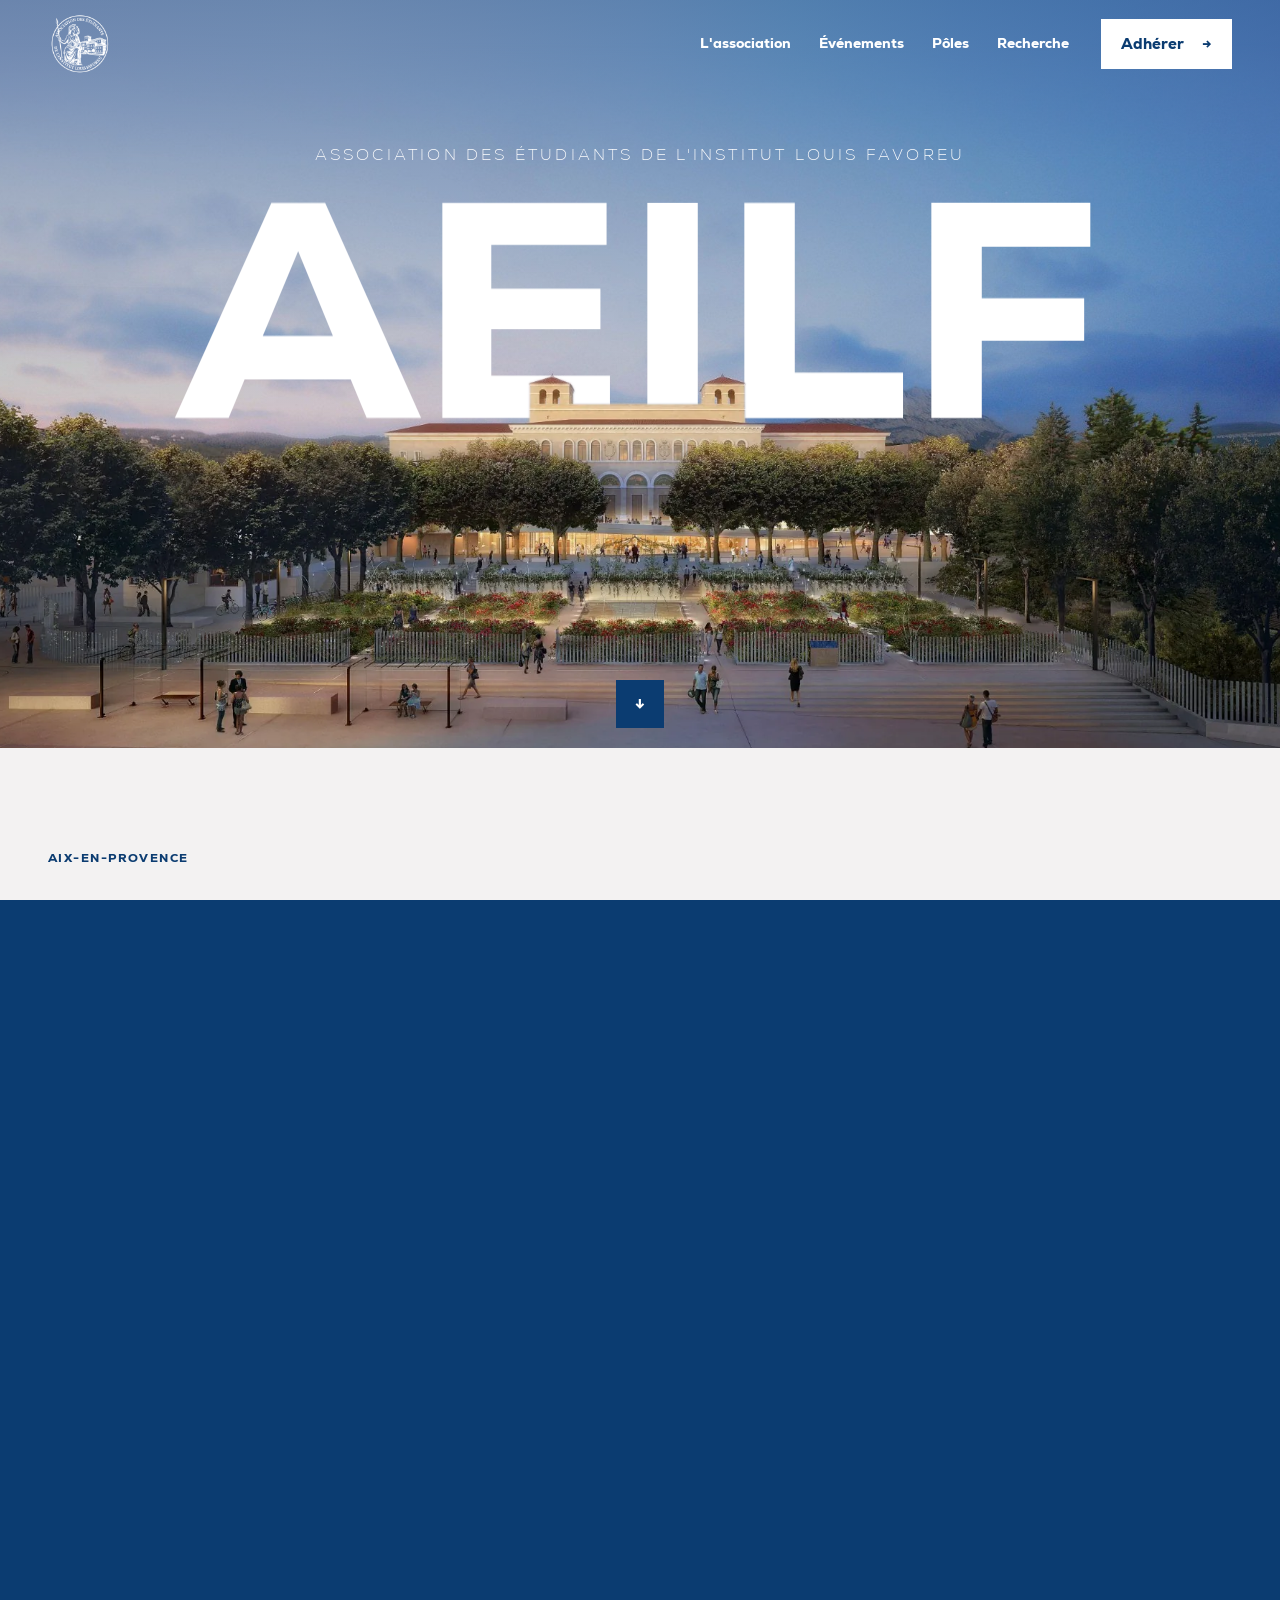
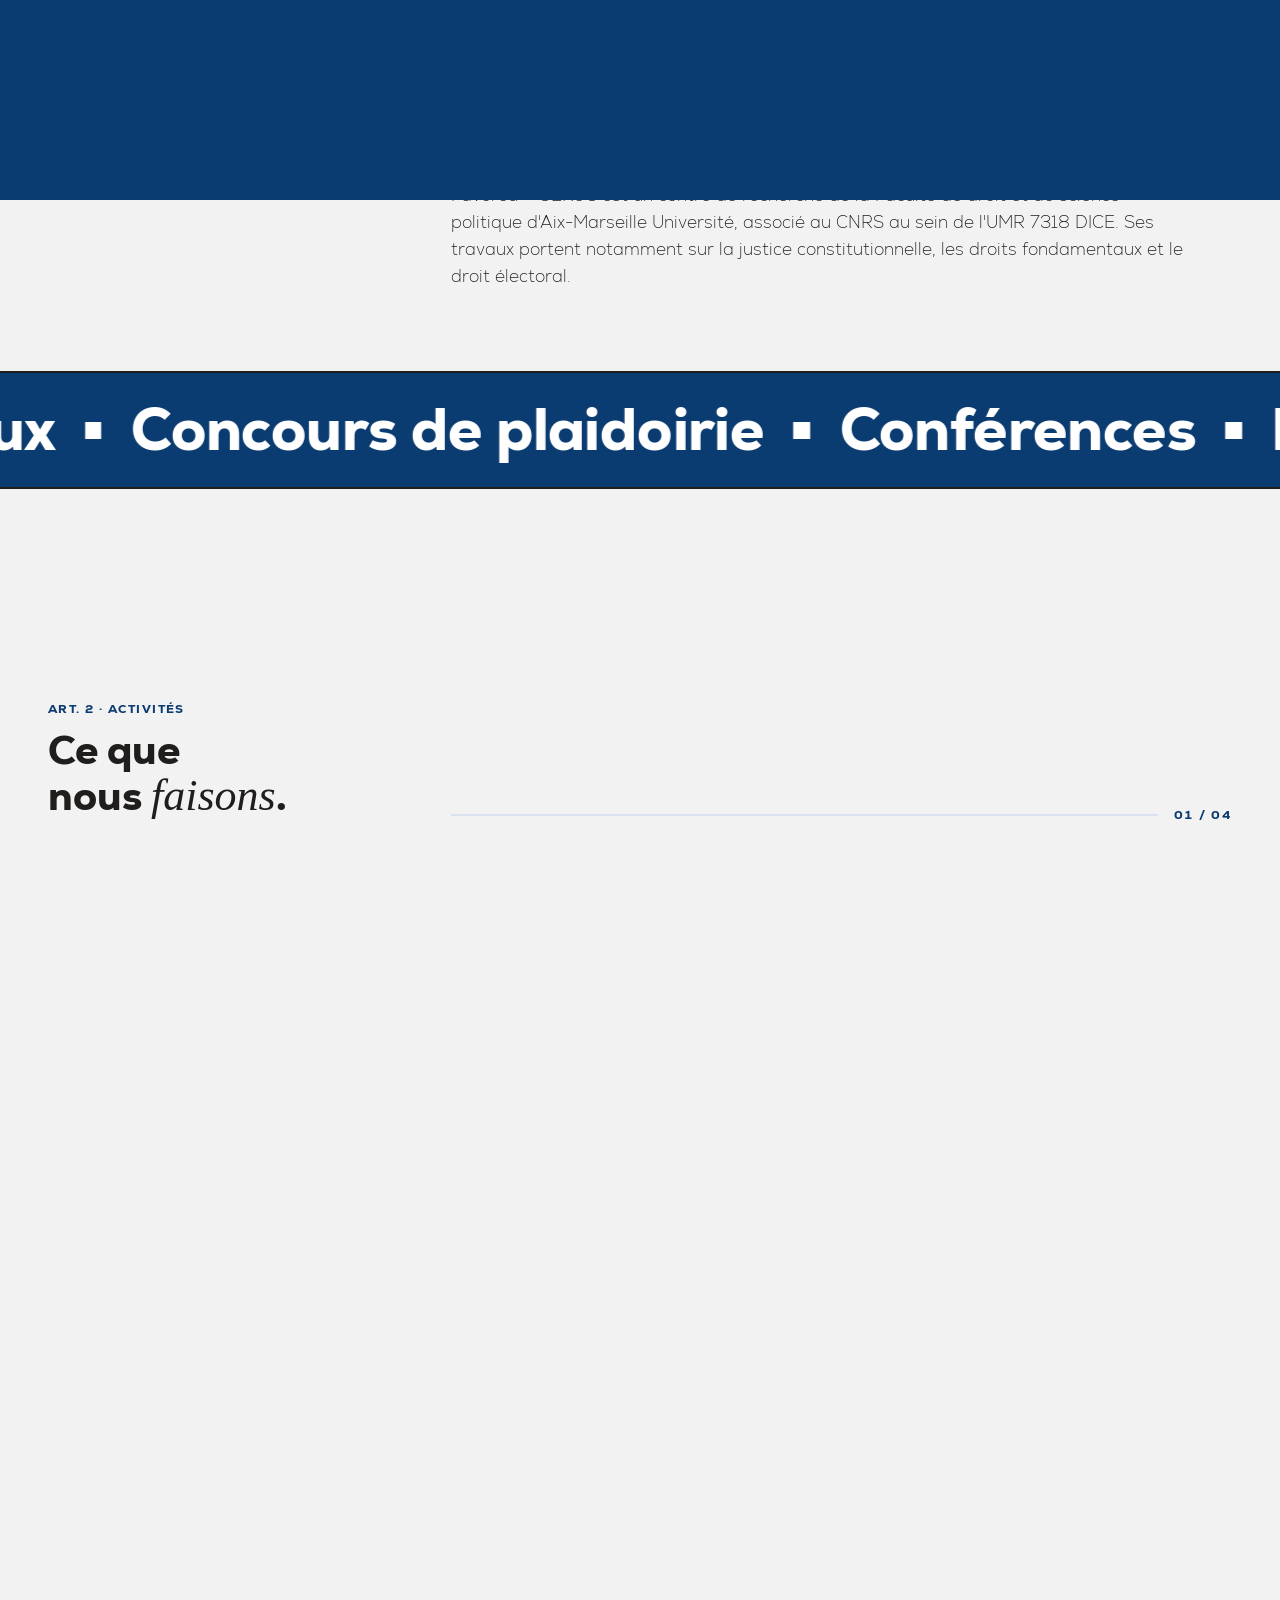
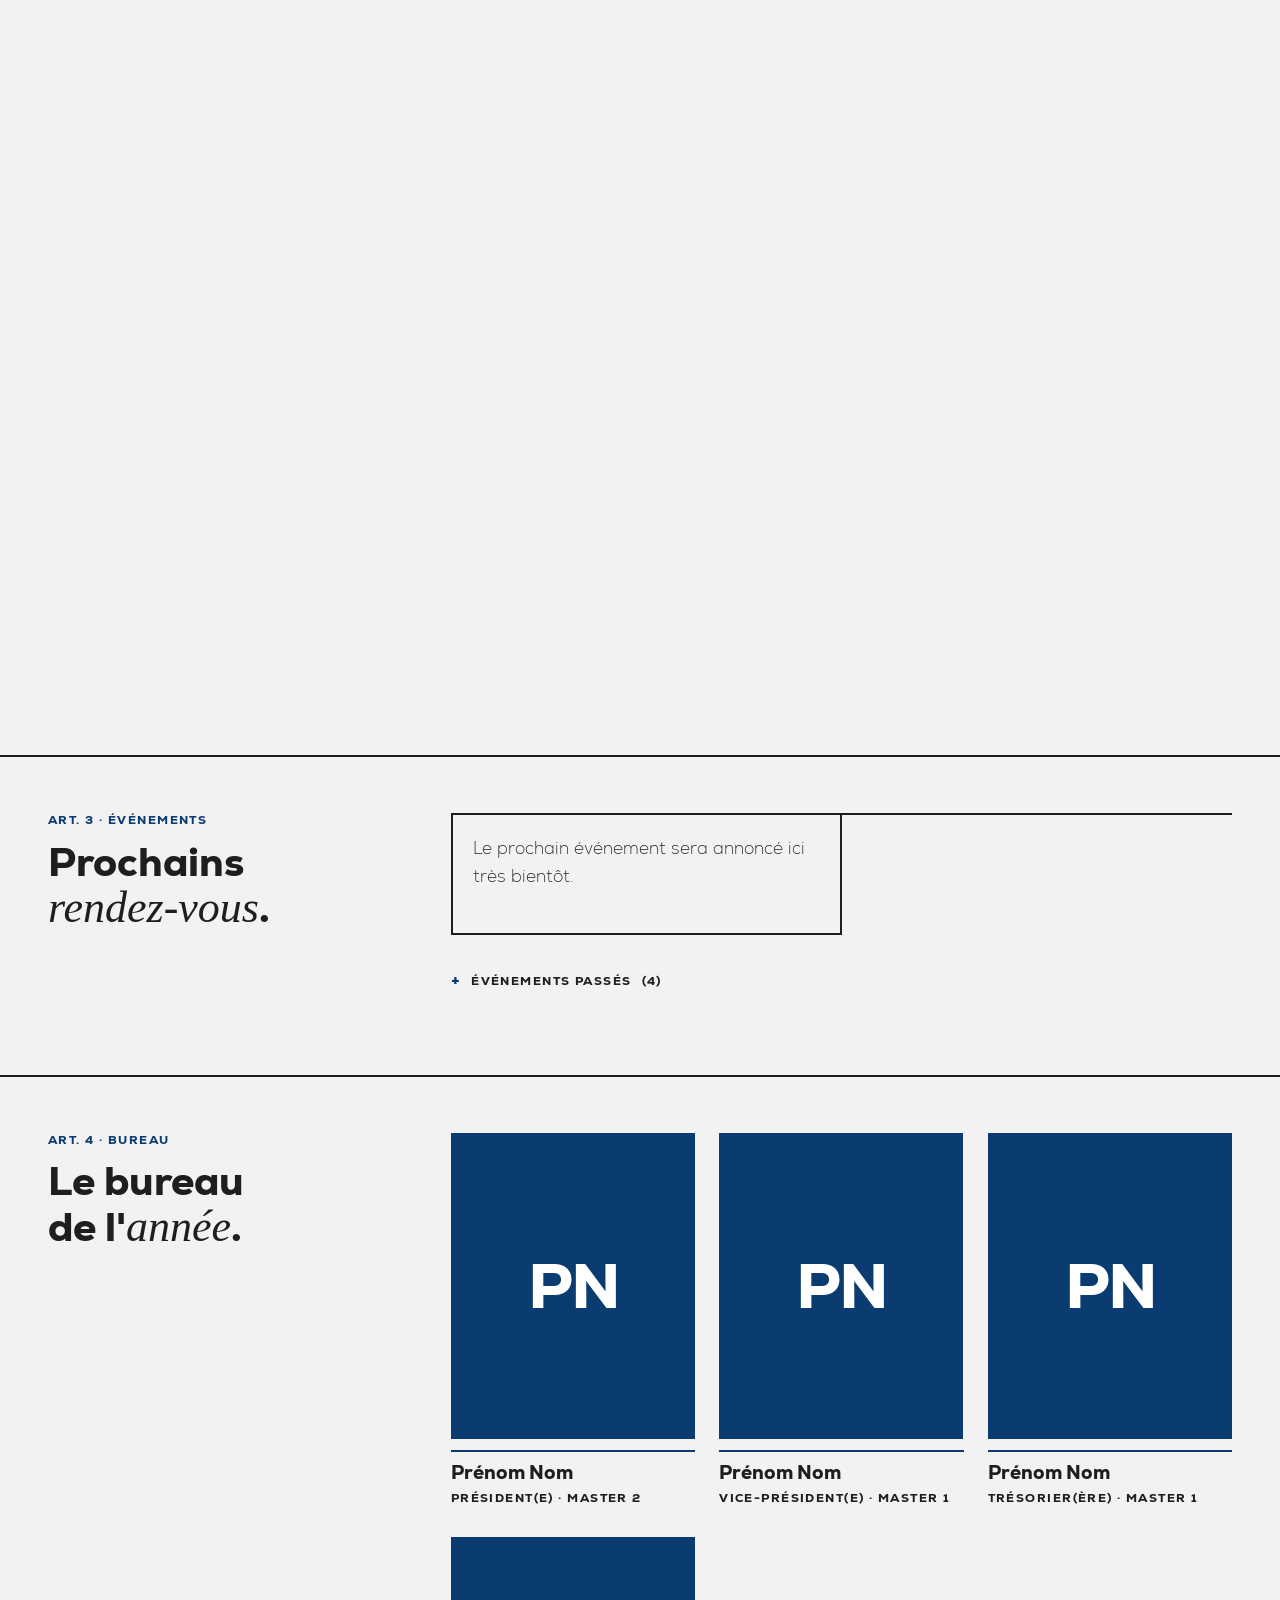
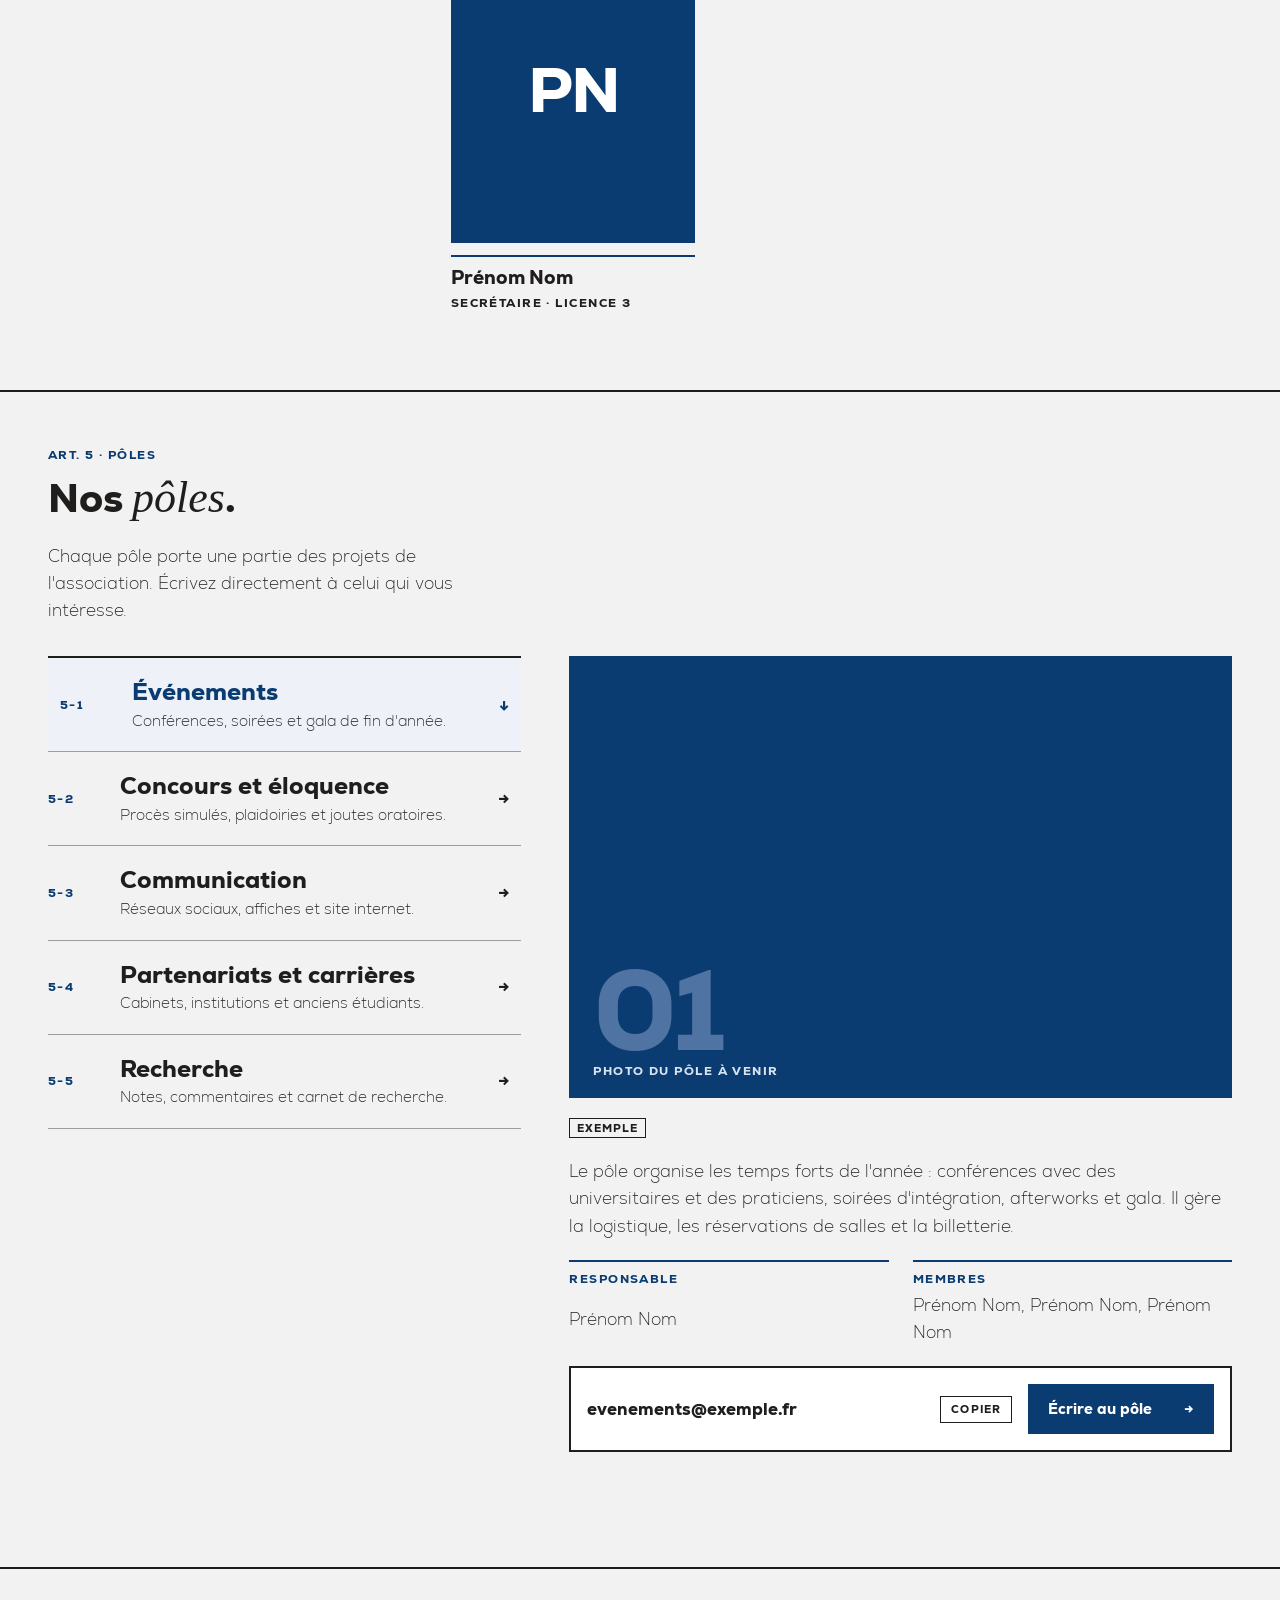
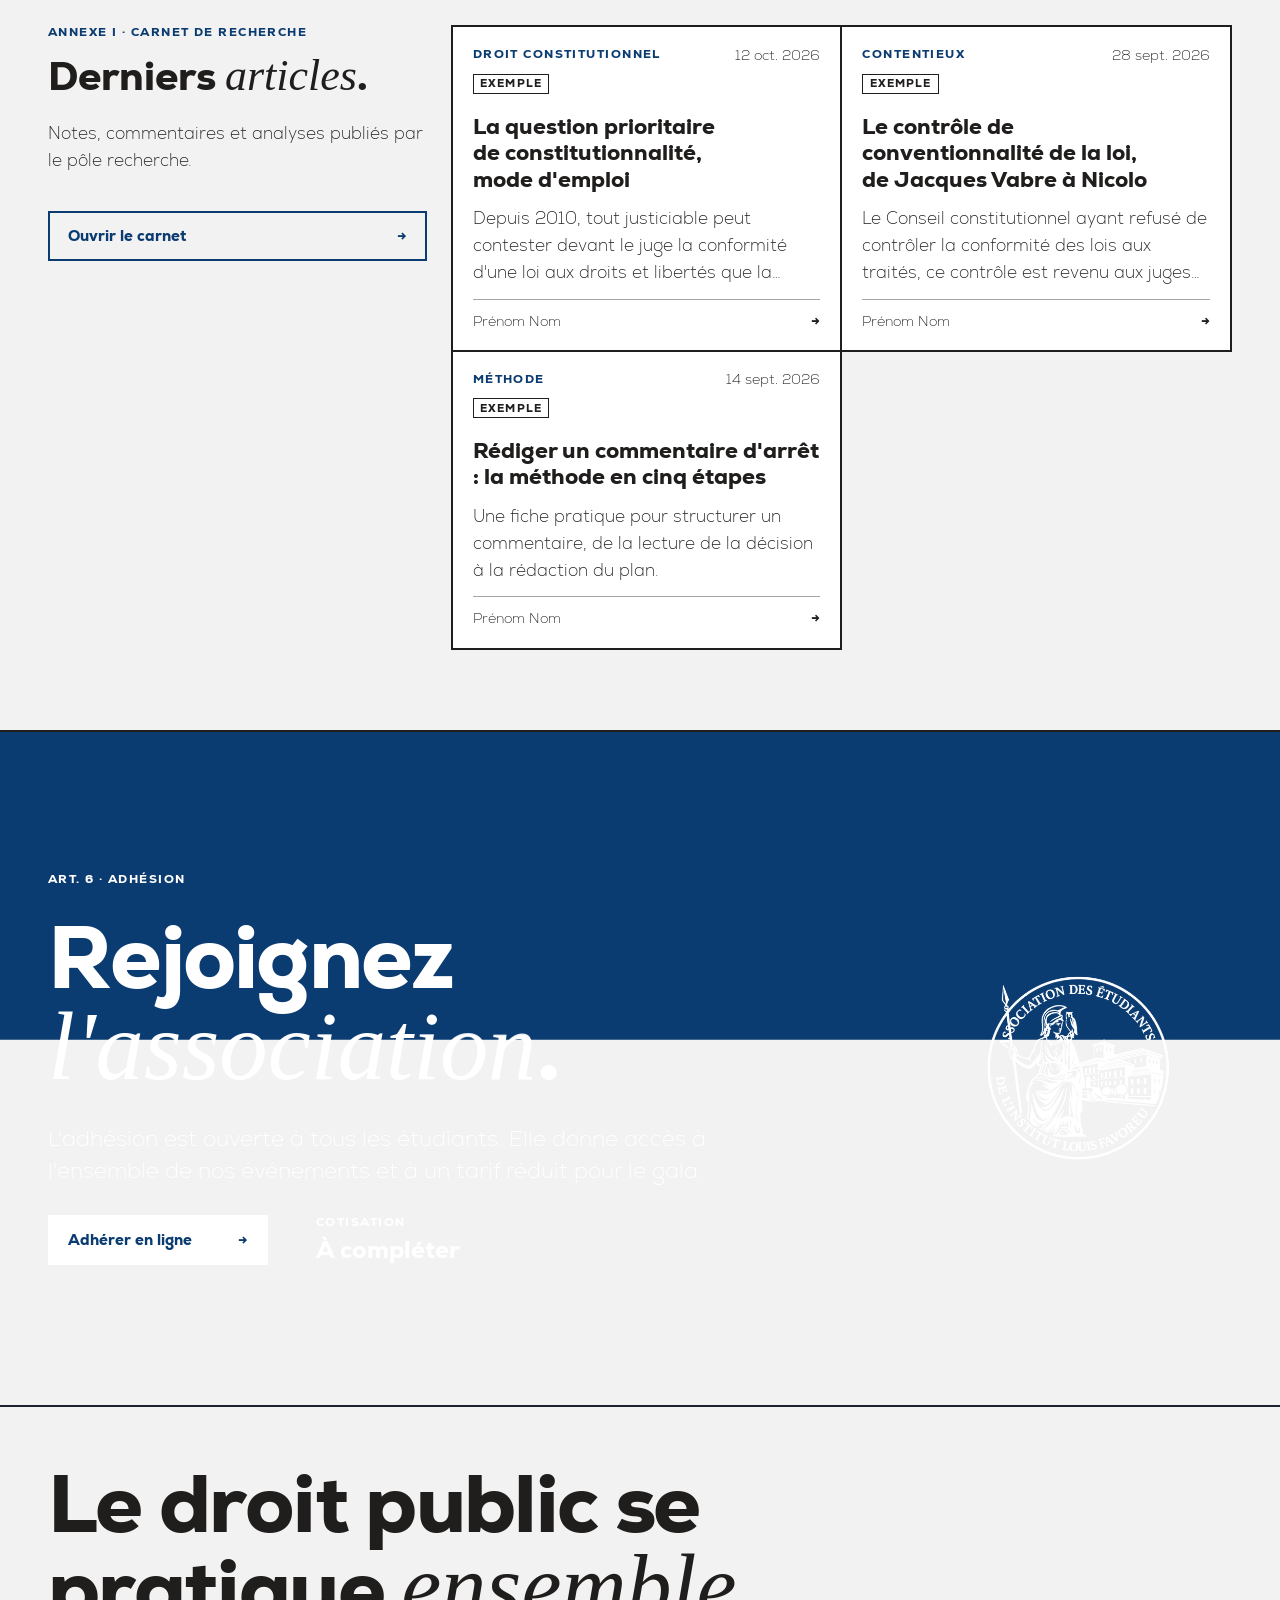
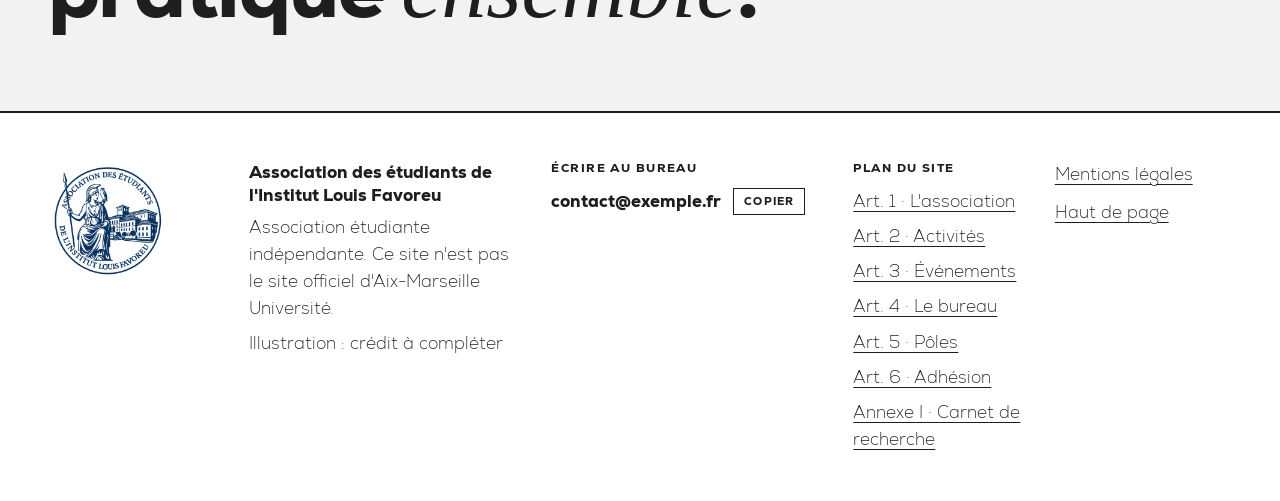
==== commit 9f2239e3: "Annexe I : carnet de recherche (page dédiée, articles, notes, recherche) et liens depuis l'accueil" ====
--- a/index.html
+++ b/index.html
@@ -39,10 +39,11 @@
     </a>
     <nav class="nav" id="nav" aria-label="Navigation principale">
       <a href="#objet"><span class="nav__n" aria-hidden="true">01</span><span class="roll"><span data-text="L'association">L'association</span></span></a>
-      <a href="#activites"><span class="nav__n" aria-hidden="true">02</span><span class="roll"><span data-text="Activités">Activités</span></span></a>
+      <a class="nav__opt" href="#activites"><span class="nav__n" aria-hidden="true">02</span><span class="roll"><span data-text="Activités">Activités</span></span></a>
       <a href="#agenda"><span class="nav__n" aria-hidden="true">03</span><span class="roll"><span data-text="Événements">Événements</span></span></a>
-      <a href="#bureau"><span class="nav__n" aria-hidden="true">04</span><span class="roll"><span data-text="Le bureau">Le bureau</span></span></a>
+      <a class="nav__opt" href="#bureau"><span class="nav__n" aria-hidden="true">04</span><span class="roll"><span data-text="Le bureau">Le bureau</span></span></a>
       <a href="#poles"><span class="nav__n" aria-hidden="true">05</span><span class="roll"><span data-text="Pôles">Pôles</span></span></a>
+      <a class="js-transition" href="recherche.html"><span class="nav__n" aria-hidden="true">I</span><span class="roll"><span data-text="Recherche">Recherche</span></span></a>
       <a href="#adherer" class="nav__join"><span class="nav__n" aria-hidden="true">06</span><span class="roll"><span data-text="Adhérer">Adhérer</span></span></a>
     </nav>
     <a class="btn btn--primary btn--nav magnetic" href="#adherer" data-cursor="Adhérer"><span>Adhérer</span><span class="btn__arrow" aria-hidden="true">→</span></a>
@@ -170,6 +171,21 @@
       </div>
       <div class="section__body">
         <ol class="poles" id="poles-list"></ol>
+      </div>
+    </div>
+  </section>
+
+  <!-- Annexe I : aperçu du carnet de recherche (page dédiée : recherche.html) -->
+  <section class="section carnet" id="carnet" data-chapter="Annexe I · Recherche" hidden>
+    <div class="wrap section__grid">
+      <div class="section__head">
+        <p class="label label--blue">Annexe I · Carnet de recherche</p>
+        <h2 class="h2 split-lines">Derniers <span class="ilf-accent">articles</span>.</h2>
+        <p class="poles__intro">Notes, commentaires et analyses publiés par le pôle recherche.</p>
+        <a class="btn btn--secondary carnet__cta js-transition" href="recherche.html"><span>Ouvrir le carnet</span><span class="btn__arrow" aria-hidden="true">→</span></a>
+      </div>
+      <div class="section__body">
+        <ul class="r-grid" id="carnet-grid"></ul>
       </div>
     </div>
   </section>
@@ -228,6 +244,7 @@
       <a class="link" href="#bureau">Art. 4 · Le bureau</a>
       <a class="link" href="#poles">Art. 5 · Pôles</a>
       <a class="link" href="#adherer">Art. 6 · Adhésion</a>
+      <a class="link js-transition" href="recherche.html">Annexe I · Carnet de recherche</a>
     </nav>
     <div class="foot__legal">
       <a class="link js-transition" href="mentions-legales.html">Mentions légales</a>
@@ -249,6 +266,7 @@
     <a href="#bureau"><span>Art. 4</span>Le bureau</a>
     <a href="#poles"><span>Art. 5</span>Pôles</a>
     <a href="#adherer"><span>Art. 6</span>Adhésion</a>
+    <a class="js-transition" href="recherche.html"><span>Ann. I</span>Carnet de recherche</a>
   </nav>
 </div>
 
--- a/assets/style.css
+++ b/assets/style.css
@@ -634,6 +634,163 @@
 .curtain--enter { transform: translateY(-100%); animation: curtain-out .9s var(--ease-io) .1s both; }
 @keyframes curtain-out { from { transform: none; } to { transform: translateY(-100%); } }
 
+
+/* ===== Annexe I : carnet de recherche ===== */
+.page-recherche main { padding-top: var(--header-h); }
+.nav a.is-active { color: var(--ilf-bleu); border-bottom-color: var(--ilf-bleu); }
+@media (min-width: 1081px) and (max-width: 1360px) { .nav__opt { display: none !important; } }
+
+.r-hero { padding-block: clamp(56px, 8vw, 104px) 64px; }
+.r-hero__grid { display: grid; grid-template-columns: repeat(12, minmax(0, 1fr)); column-gap: var(--ilf-gouttiere); row-gap: 28px; align-items: end; }
+.r-hero__kicker { grid-column: 1 / -1; }
+.r-hero__title { grid-column: 1 / span 7; }
+.r-hero__title .sl { display: block; overflow: hidden; padding-bottom: .12em; margin-bottom: -.12em; }
+.r-hero__side { grid-column: 8 / -1; display: grid; gap: 20px; }
+.r-hero__note { margin: 0; padding-top: 12px; border-top: 2px solid var(--ilf-bleu); }
+.r-hero__stats { display: flex; gap: 32px; font: 200 15px/1.2 var(--ilf-font); }
+.r-hero__stats b { display: block; font: 800 40px/1 var(--ilf-font); color: var(--ilf-bleu); font-variant-numeric: tabular-nums; }
+@media (max-width: 900px) { .r-hero__title, .r-hero__side { grid-column: 1 / -1; } }
+
+/* Article à la une */
+.r-feature { margin-bottom: 80px; }
+.r-feat {
+  display: grid; grid-template-columns: repeat(12, minmax(0, 1fr)); column-gap: var(--ilf-gouttiere);
+  border: var(--ilf-filet); background: var(--ilf-blanc); color: var(--ilf-encre); text-decoration: none;
+  position: relative; isolation: isolate; overflow: hidden;
+}
+.r-feat__media { grid-column: 1 / span 7; min-height: 360px; position: relative; overflow: hidden; background: var(--ilf-bleu); border-right: var(--ilf-filet); }
+.r-feat__media img { position: absolute; inset: 0; width: 100%; height: 100%; object-fit: cover; transform: scale(1.08); transition: transform 1.2s var(--ease); }
+.r-feat:hover .r-feat__media img { transform: scale(1); }
+.r-feat__word { position: absolute; left: 28px; right: 28px; bottom: 20px; overflow-wrap: anywhere; font: 800 clamp(40px, 5.2vw, 84px)/.92 var(--ilf-font); letter-spacing: -.03em; color: var(--ilf-bleu-500); text-wrap: balance; transition: transform 1s var(--ease); }
+.r-feat:hover .r-feat__word { transform: translateY(-8px); }
+.r-feat__tag { position: absolute; left: 28px; top: 24px; color: var(--ilf-blanc); }
+.r-feat__body { grid-column: 8 / -1; display: grid; gap: 16px; align-content: start; padding: 28px 28px 28px 4px; }
+.r-feat__t { margin: 0; font: 800 clamp(26px, 2.6vw, 36px)/1.1 var(--ilf-font); text-wrap: balance; transition: color .3s; }
+.r-feat:hover .r-feat__t { color: var(--ilf-bleu); }
+.r-feat__c { margin: 0; }
+.r-feat__more { margin-top: auto; display: flex; justify-content: space-between; align-items: center; padding-top: 12px; border-top: var(--ilf-filet-leger); font: 800 15px/1 var(--ilf-font); color: var(--ilf-bleu); }
+.r-feat__more span:last-child { transition: transform .45s var(--ease); }
+.r-feat:hover .r-feat__more span:last-child { transform: translateX(6px); }
+@media (max-width: 900px) {
+  .r-feat__media, .r-feat__body { grid-column: 1 / -1; }
+  .r-feat__media { min-height: 220px; border-right: 0; border-bottom: var(--ilf-filet); }
+  .r-feat__body { padding: 20px; }
+}
+
+/* Index filtrable */
+.r-tools { display: grid; grid-template-columns: repeat(12, minmax(0, 1fr)); column-gap: var(--ilf-gouttiere); row-gap: 24px; align-items: end; margin-bottom: 32px; }
+.r-tools .h2 { grid-column: 1 / span 5; }
+.r-search { grid-column: 7 / -1; display: grid; gap: 8px; }
+.r-search__field { display: flex; align-items: center; gap: 10px; padding: 0 14px; background: var(--ilf-blanc); border: var(--ilf-filet); transition: border-color .25s, box-shadow .25s; }
+.r-search__field:focus-within { border-color: var(--ilf-bleu); box-shadow: 0 0 0 2px var(--ilf-bleu-300); }
+.r-search__field svg { color: var(--ilf-bleu); flex: none; }
+.r-search input { flex: 1; min-width: 0; border: 0; outline: 0; background: transparent; padding: 12px 0; font: 200 16px/1.3 var(--ilf-font); color: var(--ilf-encre); }
+.r-filters { grid-column: 1 / -1; display: flex; flex-wrap: wrap; gap: 8px; }
+.r-chip {
+  font: 800 11px/1 var(--ilf-font); letter-spacing: .1em; text-transform: uppercase;
+  padding: 9px 12px; border: 1.5px solid var(--ilf-encre); background: transparent; color: var(--ilf-encre); cursor: pointer;
+  position: relative; overflow: hidden; isolation: isolate; transition: color .3s, border-color .3s;
+}
+.r-chip::before { content: ""; position: absolute; inset: 0; z-index: -1; background: var(--ilf-bleu); transform: translateY(101%); transition: transform .45s var(--ease-io); }
+.r-chip:hover { border-color: var(--ilf-bleu); color: var(--ilf-bleu); }
+.r-chip[aria-pressed="true"] { color: var(--ilf-blanc); border-color: var(--ilf-bleu); }
+.r-chip[aria-pressed="true"]::before { transform: none; }
+.r-chip sup { font-size: 9px; margin-left: 4px; opacity: .7; }
+.r-result { grid-column: 1 / -1; margin: 0; font: 200 15px/1.2 var(--ilf-font); }
+@media (max-width: 900px) { .r-tools .h2, .r-search { grid-column: 1 / -1; } }
+
+.r-grid { list-style: none; margin: 0; padding: 0; display: grid; grid-template-columns: repeat(auto-fill, minmax(min(100%, 300px), 1fr)); border-top: var(--ilf-filet); border-left: var(--ilf-filet); }
+.r-grid > li { display: flex; border-right: var(--ilf-filet); border-bottom: var(--ilf-filet); }
+.r-card {
+  display: flex; flex-direction: column; gap: 12px; width: 100%; min-height: 280px; padding: 20px;
+  background: var(--ilf-blanc); color: var(--ilf-encre); text-decoration: none; position: relative; isolation: isolate;
+}
+.r-card::before { content: ""; position: absolute; inset: 0; z-index: -1; background: var(--ilf-bleu-100); transform: scaleY(0); transform-origin: bottom; transition: transform .5s var(--ease-io); }
+.r-card:hover::before, .r-card:focus-visible::before { transform: scaleY(1); }
+.r-card__kick { display: flex; flex-wrap: wrap; gap: 8px; align-items: center; justify-content: space-between; }
+.r-card__date { font: 200 14px/1 var(--ilf-font); }
+.r-card__t { margin: 8px 0 0; font: 800 22px/1.2 var(--ilf-font); text-wrap: balance; transition: color .3s; }
+.r-card:hover .r-card__t { color: var(--ilf-bleu); }
+.r-card__c { margin: 0; display: -webkit-box; -webkit-line-clamp: 3; -webkit-box-orient: vertical; overflow: hidden; }
+.r-card__meta { margin-top: auto; padding-top: 12px; border-top: var(--ilf-filet-leger); display: flex; justify-content: space-between; gap: 12px; font: 200 14px/1.3 var(--ilf-font); }
+.r-card__arrow { font-weight: 800; transition: transform .45s var(--ease); }
+.r-card:hover .r-card__arrow { transform: translateX(5px); color: var(--ilf-bleu); }
+.r-card mark, .r-feat mark { background: var(--ilf-bleu-200); color: inherit; }
+.r-empty { margin: 24px 0 0; }
+.r-reset { background: none; border: 0; padding: 0; font: inherit; cursor: pointer; }
+
+/* Lecture */
+.r-read { padding-block: 40px 96px; }
+.r-back { display: inline-flex; gap: 10px; align-items: center; font: 800 14px/1 var(--ilf-font); color: var(--ilf-encre); text-decoration: none; padding: 10px 0; }
+.r-back span { transition: transform .45s var(--ease); }
+.r-back:hover { color: var(--ilf-bleu); }
+.r-back:hover span { transform: translateX(-5px); }
+.r-read__head { display: grid; gap: 20px; max-width: 900px; padding-block: 32px 40px; border-bottom: var(--ilf-filet); }
+.r-read__kicker { margin: 0; display: flex; gap: 12px; align-items: center; }
+.r-read__title { margin: 0; text-wrap: balance; }
+.r-read__meta { margin: 0; display: flex; flex-wrap: wrap; gap: 6px 20px; font: 200 15px/1.3 var(--ilf-font); }
+.r-read__meta b { font-weight: 800; }
+.r-read__chapeau { max-width: 62ch; }
+.r-read__fig { margin: 40px 0 0; aspect-ratio: 16 / 9; max-width: 100%; overflow: hidden; background: var(--ilf-pierre); }
+.r-read__fig img { width: 100%; height: 100%; object-fit: cover; }
+.r-read__grid { display: grid; grid-template-columns: repeat(12, minmax(0, 1fr)); column-gap: var(--ilf-gouttiere); margin-top: 48px; }
+.r-aside { grid-column: 1 / span 3; }
+.r-aside__in { position: sticky; top: calc(var(--header-h) + 24px); display: grid; gap: 24px; }
+.r-toc { display: grid; gap: 12px; }
+.r-toc ol { list-style: none; margin: 0; padding: 0; border-left: 2px solid var(--ilf-bleu-200); position: relative; }
+.r-toc li a { display: block; padding: 8px 0 8px 14px; font: 200 15px/1.35 var(--ilf-font); color: var(--ilf-encre); text-decoration: none; transition: color .25s, padding-left .45s var(--ease); }
+.r-toc li a:hover { color: var(--ilf-bleu); padding-left: 18px; }
+.r-toc li a.is-current { color: var(--ilf-bleu); font-weight: 800; }
+.r-toc__ind { position: absolute; left: -2px; top: 0; width: 2px; height: 0; background: var(--ilf-bleu); transition: transform .5s var(--ease), height .5s var(--ease); }
+.r-prose { grid-column: 4 / span 7; min-width: 0; font: 200 19px/1.75 var(--ilf-font); }
+.r-prose > :first-child { margin-top: 0; }
+.r-prose p, .r-prose ul, .r-prose ol { margin: 0 0 1.1em; max-width: 68ch; }
+.r-prose h2 { font: 800 clamp(24px, 2.4vw, 30px)/1.2 var(--ilf-font); margin: 1.8em 0 .6em; padding-top: 14px; border-top: 2px solid var(--ilf-bleu); max-width: 30ch; scroll-margin-top: calc(var(--header-h) + 24px); }
+.r-prose h3 { font: 800 22px/1.25 var(--ilf-font); margin: 1.4em 0 .5em; scroll-margin-top: calc(var(--header-h) + 24px); }
+.r-prose strong { font-weight: 800; }
+.r-prose a { color: var(--ilf-bleu); text-underline-offset: 4px; }
+.r-prose ul { padding-left: 1.2em; }
+.r-prose li { margin-bottom: .4em; }
+.r-prose li::marker { color: var(--ilf-bleu); }
+.r-prose blockquote { margin: 1.6em 0; padding: 4px 0 4px 20px; border-left: 2px solid var(--ilf-bleu); font-size: 21px; max-width: 60ch; }
+.r-prose blockquote p:last-child { margin-bottom: 0; }
+.r-prose img { margin: 1.4em 0; }
+.r-prose code { font-size: .9em; background: var(--ilf-pierre); padding: 1px 5px; }
+.r-prose table { border-collapse: collapse; margin: 1.4em 0; display: block; overflow-x: auto; max-width: 100%; }
+.r-prose th, .r-prose td { border: 1px solid rgba(32, 30, 29, .4); padding: 8px 12px; text-align: left; font-size: 16px; }
+.r-fn { font: 800 .62em/0 var(--ilf-font); vertical-align: super; }
+.r-fn a { color: var(--ilf-bleu); text-decoration: none; padding: 0 2px; }
+.r-fn a:hover { text-decoration: underline; }
+.r-notes, .r-cite, .r-pager { grid-column: 4 / span 7; }
+.r-notes, .r-cite, .r-pager { margin-left: calc((100% + var(--ilf-gouttiere)) * 3 / 12); max-width: calc((100% + var(--ilf-gouttiere)) * 7 / 12 - var(--ilf-gouttiere)); }
+.r-notes { margin-top: 48px; padding-top: 16px; border-top: var(--ilf-filet); }
+.r-notes ol { margin: 12px 0 0; padding-left: 1.4em; font: 200 16px/1.6 var(--ilf-font); }
+.r-notes li { margin-bottom: 8px; padding-left: 4px; }
+.r-notes li::marker { color: var(--ilf-bleu); font-weight: 800; }
+.r-notes li:target { background: var(--ilf-bleu-100); }
+.r-notes .r-up { margin-left: 8px; color: var(--ilf-bleu); text-decoration: none; font-weight: 800; }
+.r-cite { margin-top: 40px; padding: 20px; background: var(--ilf-blanc); border: var(--ilf-filet); display: grid; gap: 12px; justify-items: start; }
+.r-cite__txt { margin: 0; font: 200 16px/1.6 var(--ilf-font); overflow-wrap: anywhere; user-select: all; }
+.r-pager { margin-top: 64px; display: grid; grid-template-columns: repeat(2, minmax(0, 1fr)); border-top: var(--ilf-filet); border-left: var(--ilf-filet); }
+.r-pager a, .r-pager span { display: grid; gap: 8px; padding: 20px; border-right: var(--ilf-filet); border-bottom: var(--ilf-filet); background: var(--ilf-blanc); text-decoration: none; color: var(--ilf-encre); position: relative; isolation: isolate; min-height: 140px; }
+.r-pager a::before { content: ""; position: absolute; inset: 0; z-index: -1; background: var(--ilf-bleu-100); transform: scaleX(0); transform-origin: left; transition: transform .55s var(--ease-io); }
+.r-pager a:hover::before { transform: scaleX(1); }
+.r-pager a:last-child { text-align: right; justify-items: end; }
+.r-pager a:last-child::before { transform-origin: right; }
+.r-pager b { font: 800 19px/1.25 var(--ilf-font); text-wrap: balance; }
+@media (max-width: 1000px) {
+  .r-aside { grid-column: 1 / -1; margin-bottom: 32px; }
+  .r-aside__in { position: static; }
+  .r-prose { grid-column: 1 / -1; font-size: 18px; }
+  .r-notes, .r-cite, .r-pager { margin-left: 0; max-width: none; }
+}
+@media (max-width: 560px) { .r-pager { grid-template-columns: minmax(0, 1fr); } .r-pager a:last-child { text-align: left; justify-items: start; } }
+.r-cta { border-top: var(--ilf-filet); }
+
+/* Accueil : derniers articles du carnet */
+.carnet__cta { margin-top: 24px; }
+.carnet .r-grid { margin-top: 0; }
+
 @media (prefers-reduced-motion: reduce) {
   html:not(.lenis) { scroll-behavior: auto; }
   *, *::before, *::after { animation: none !important; transition-duration: .01ms !important; }
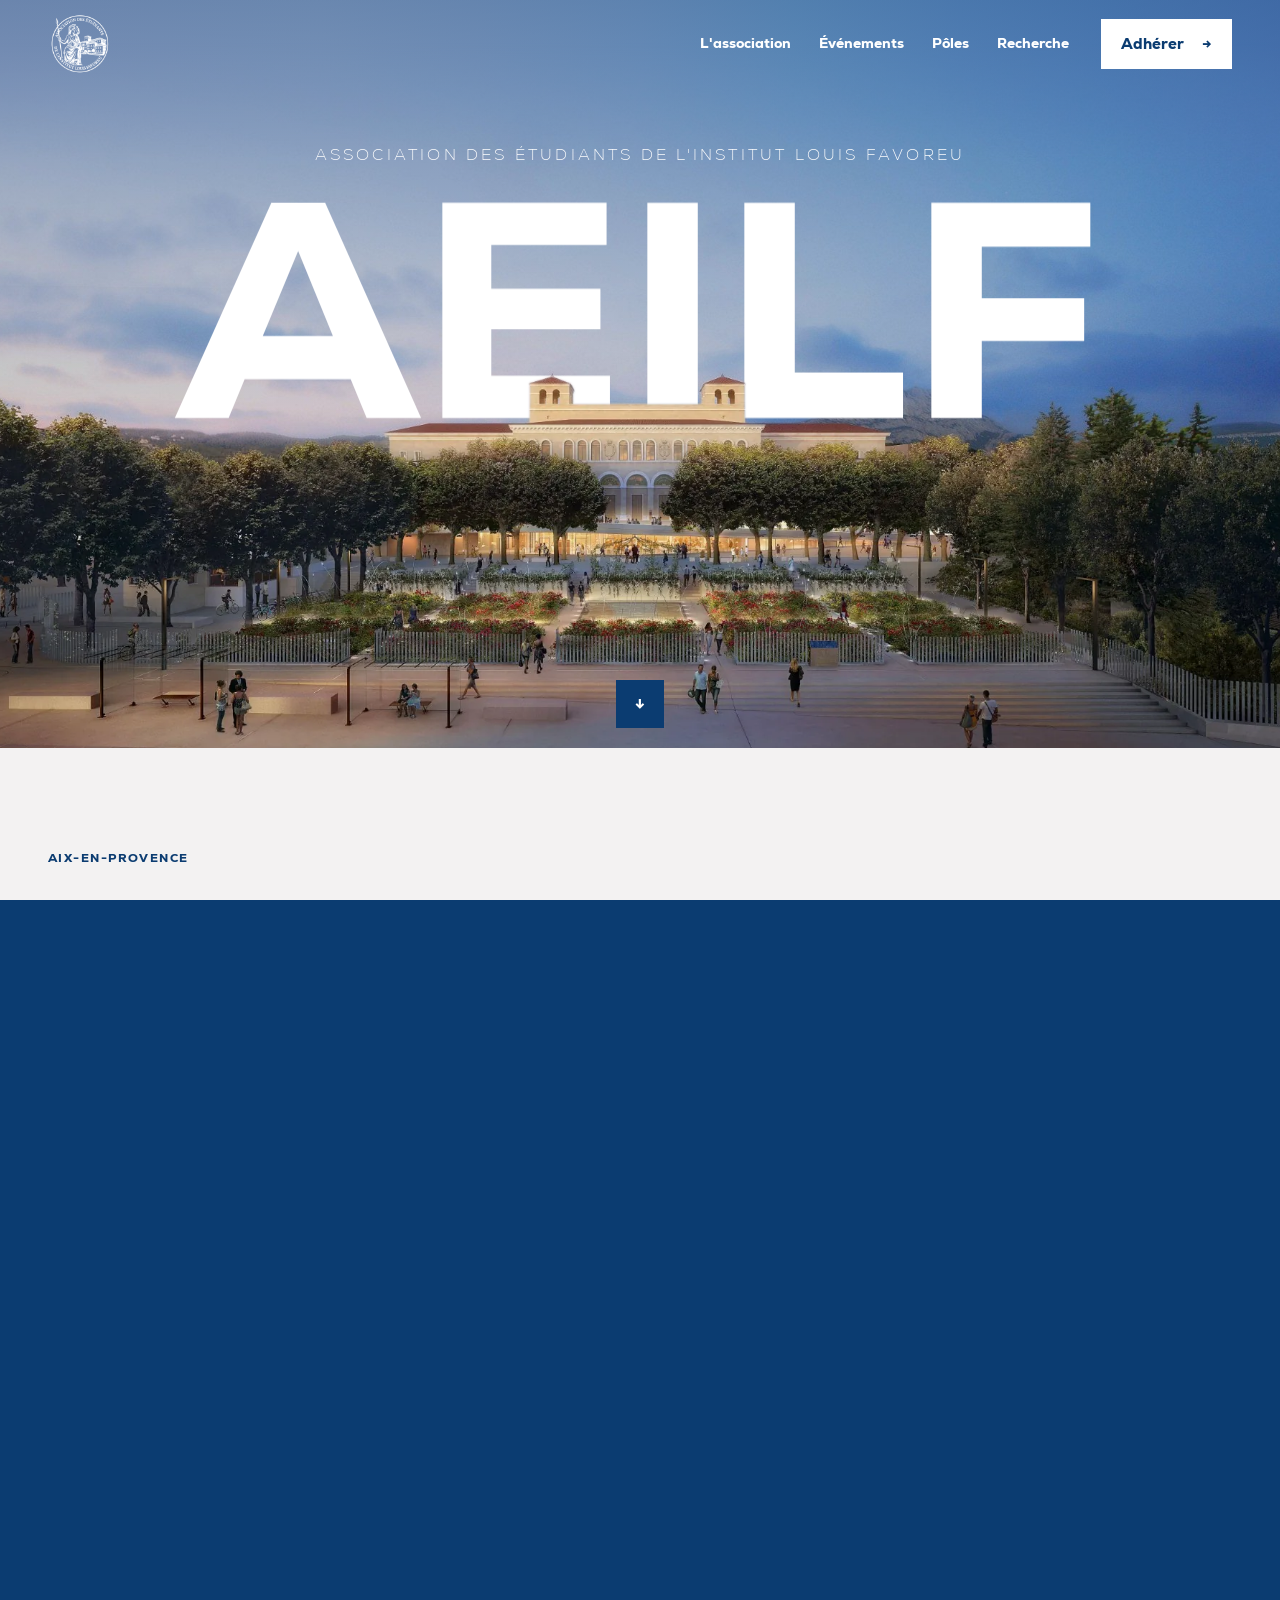
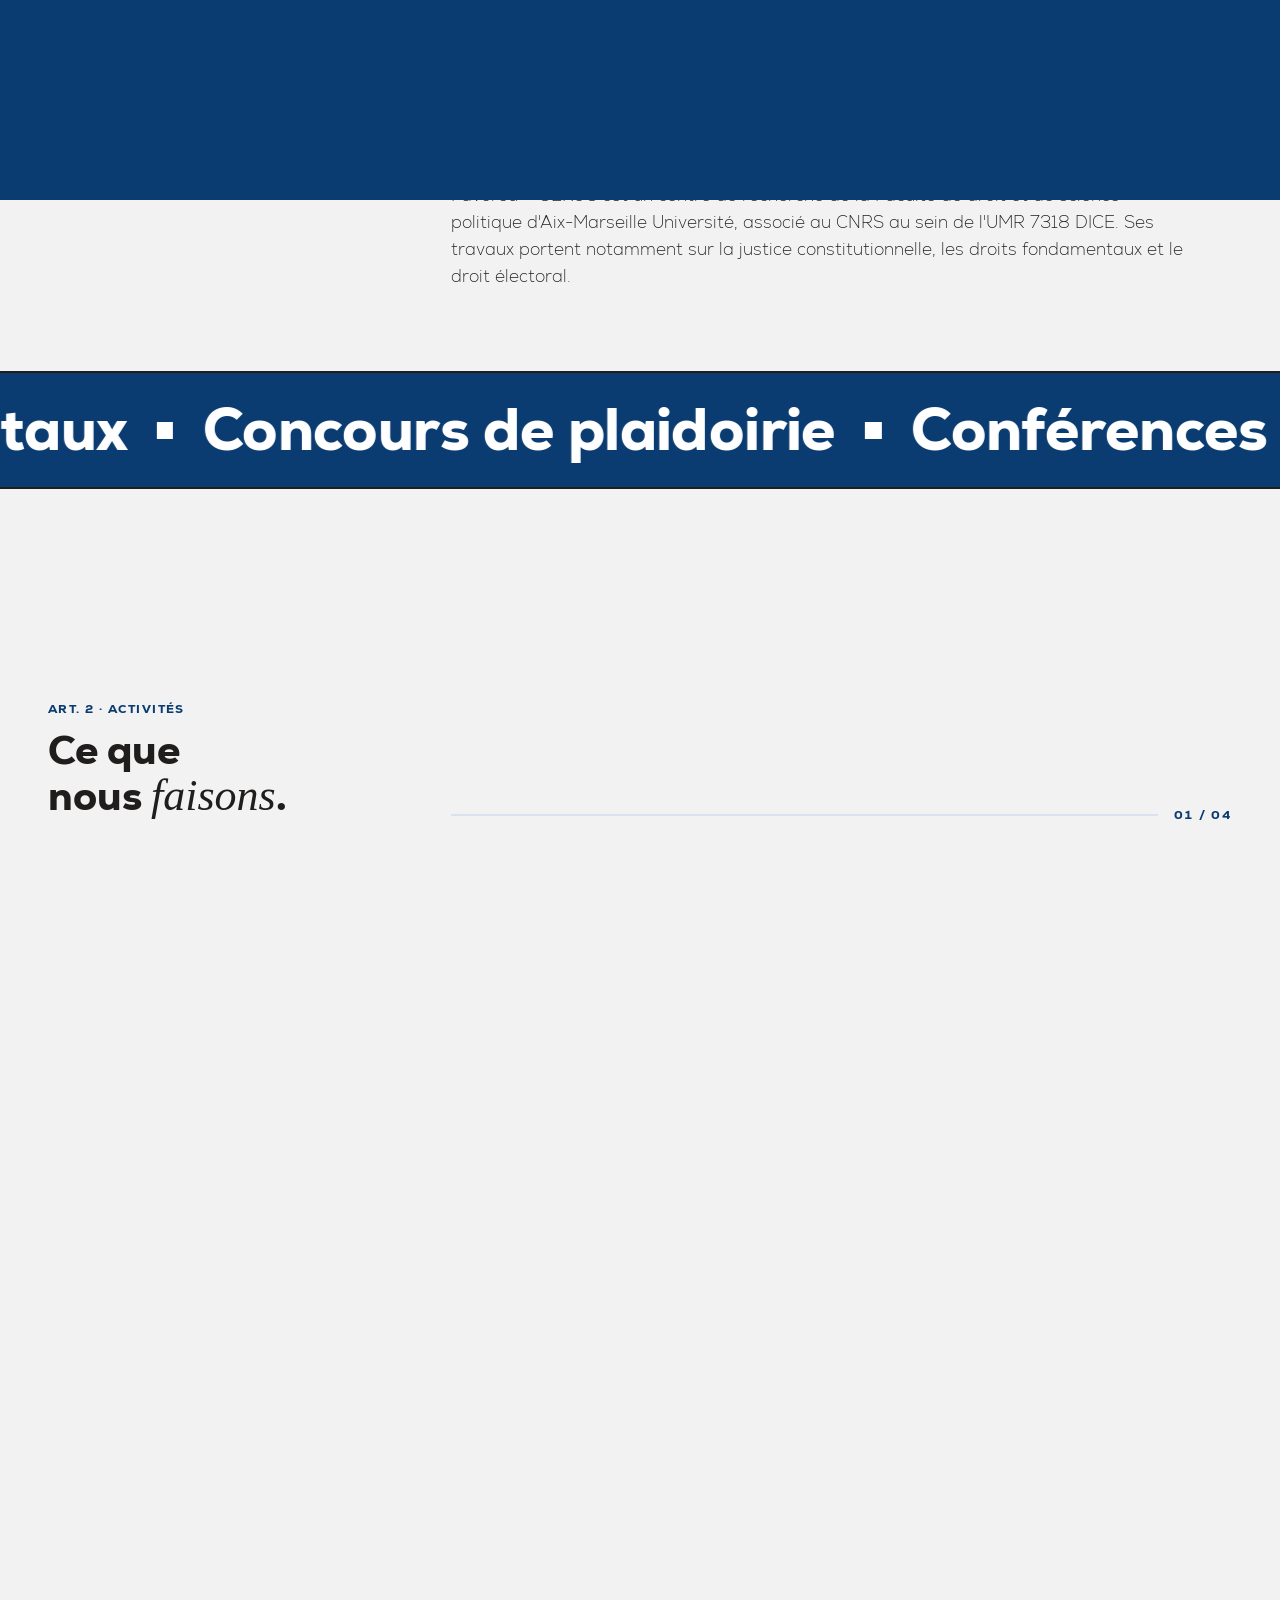
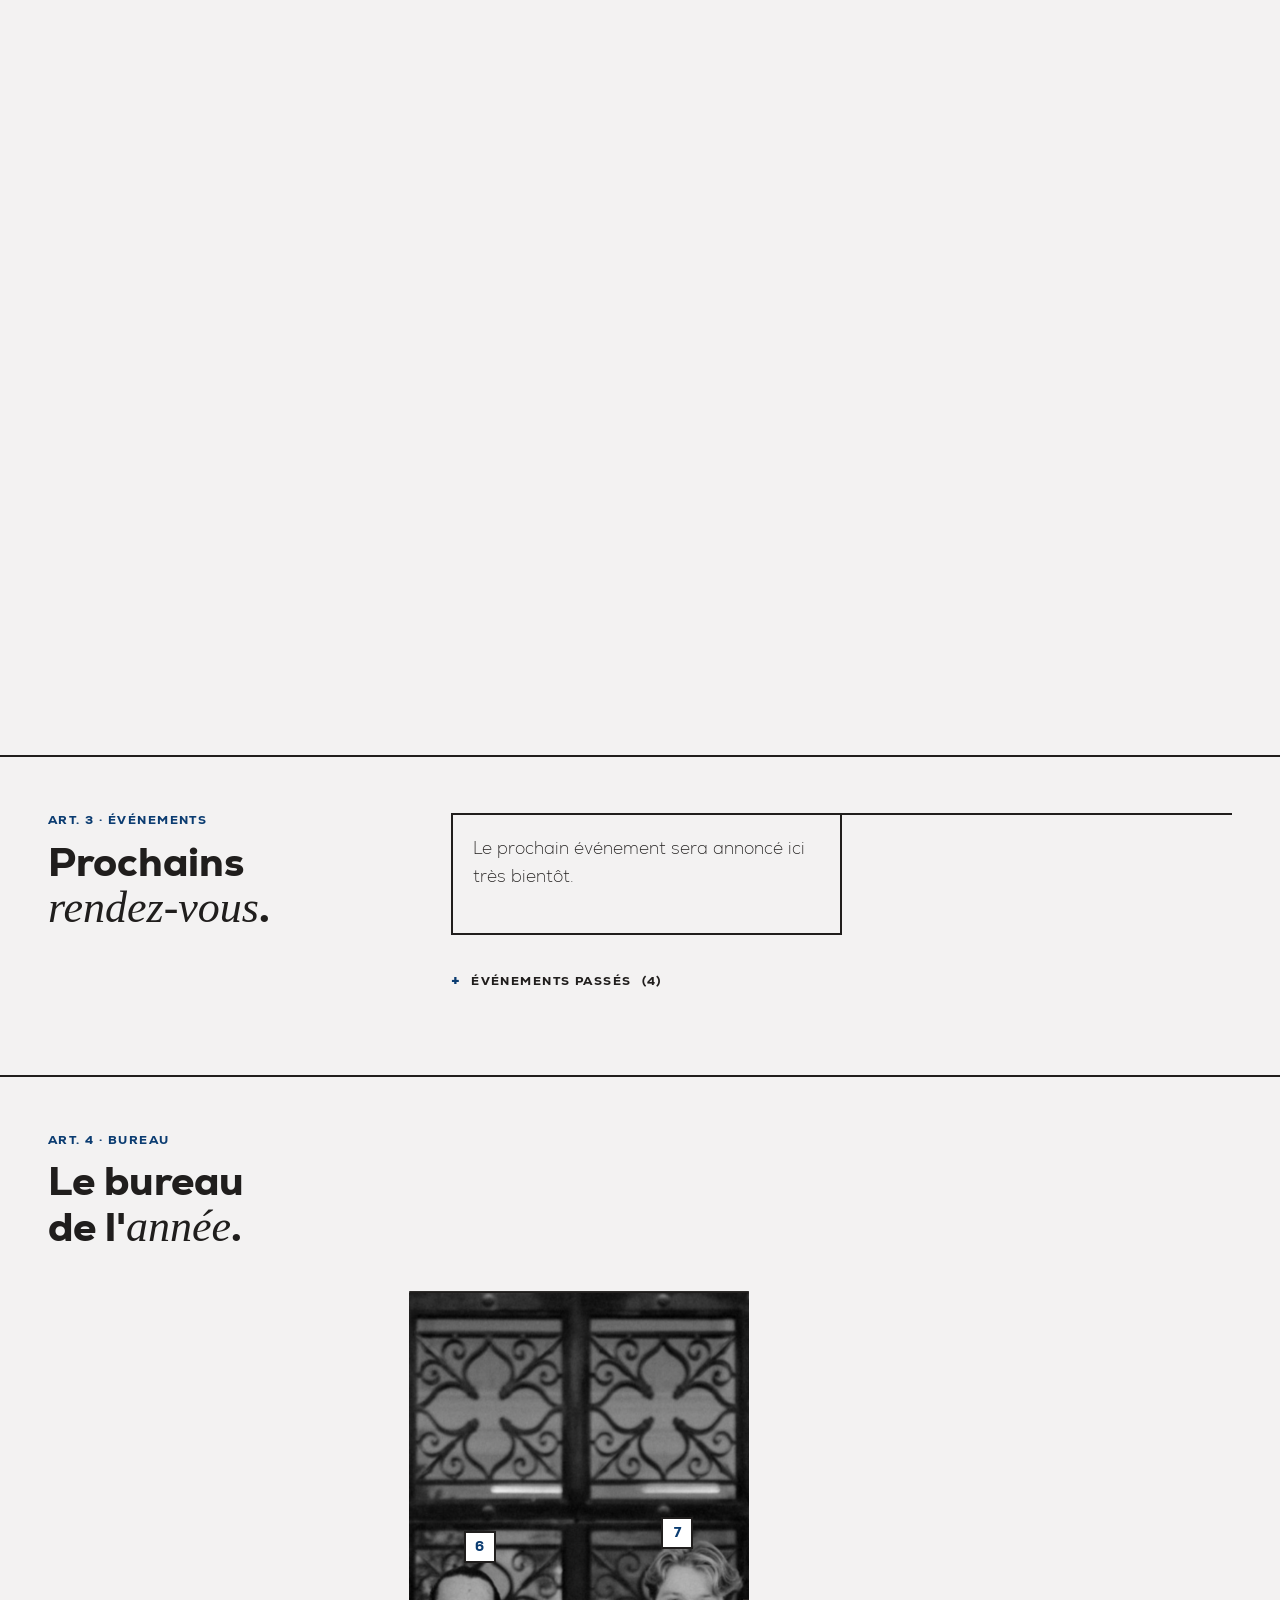
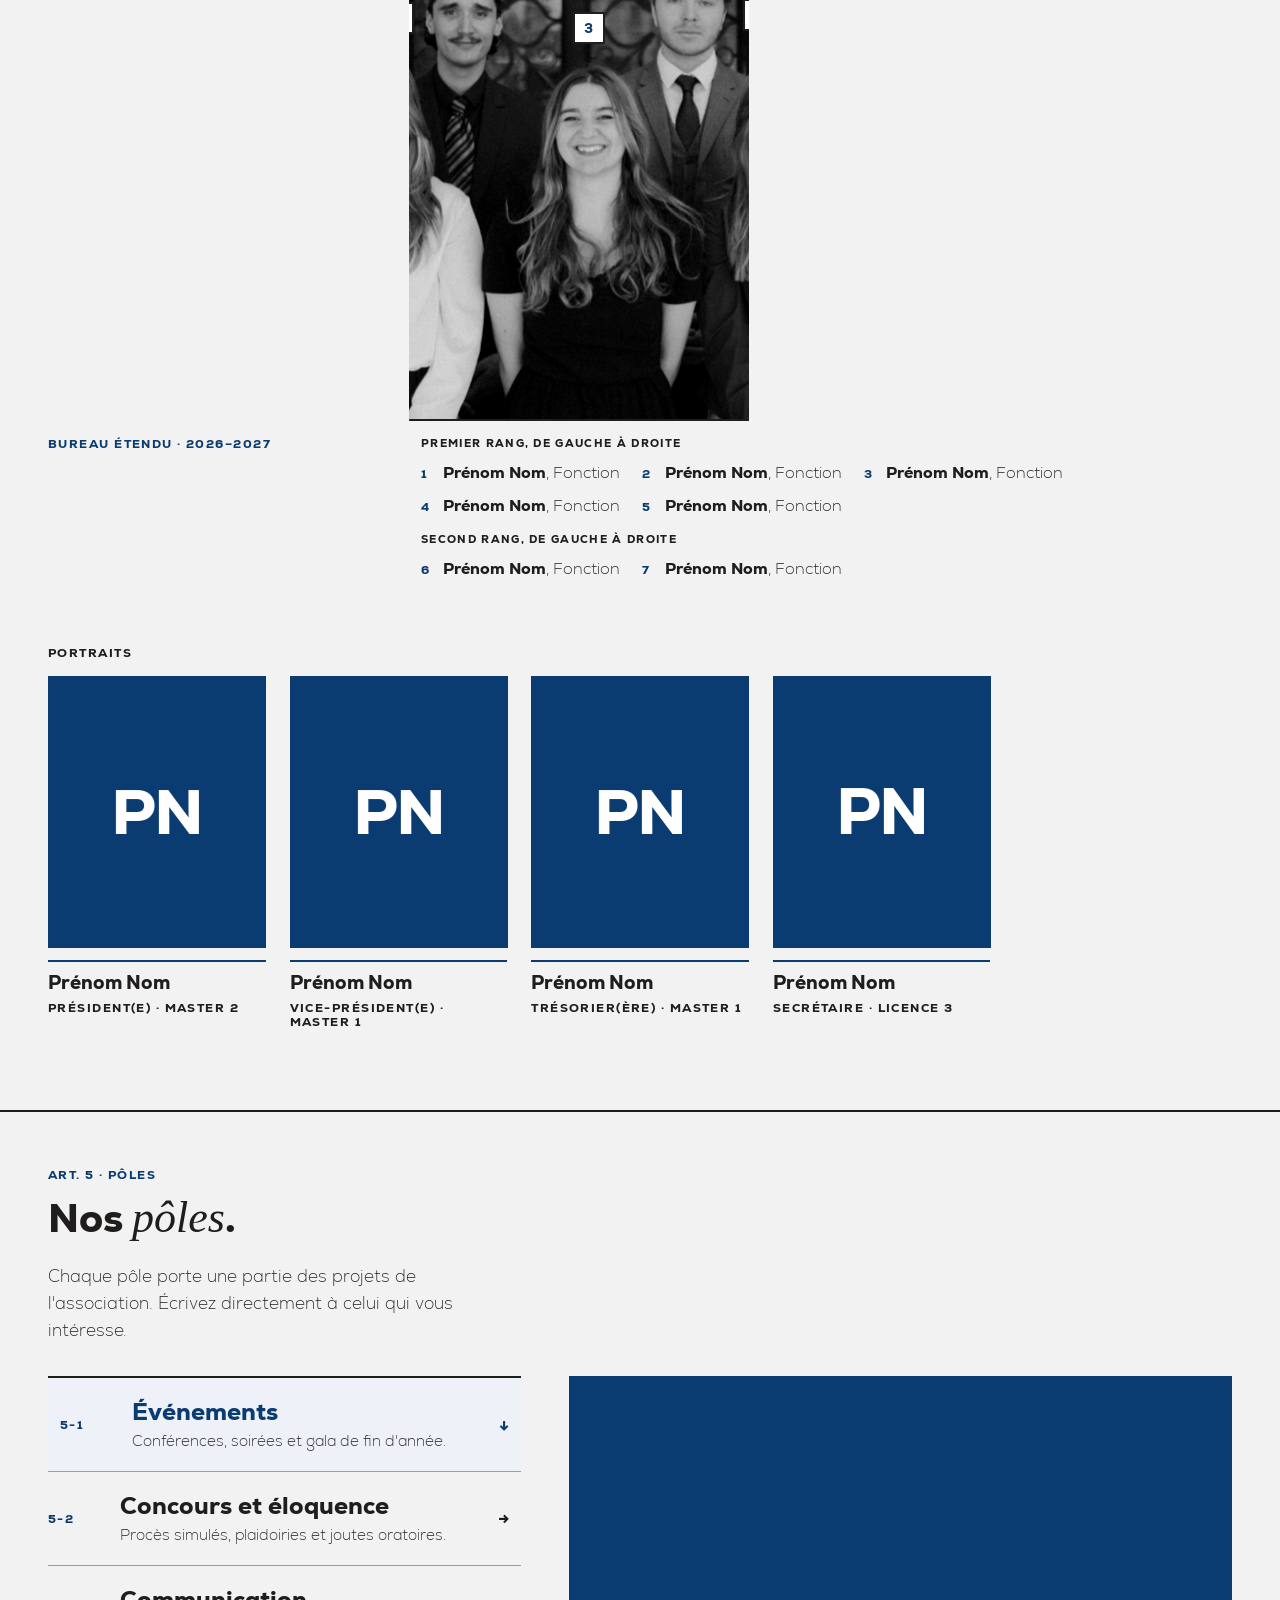
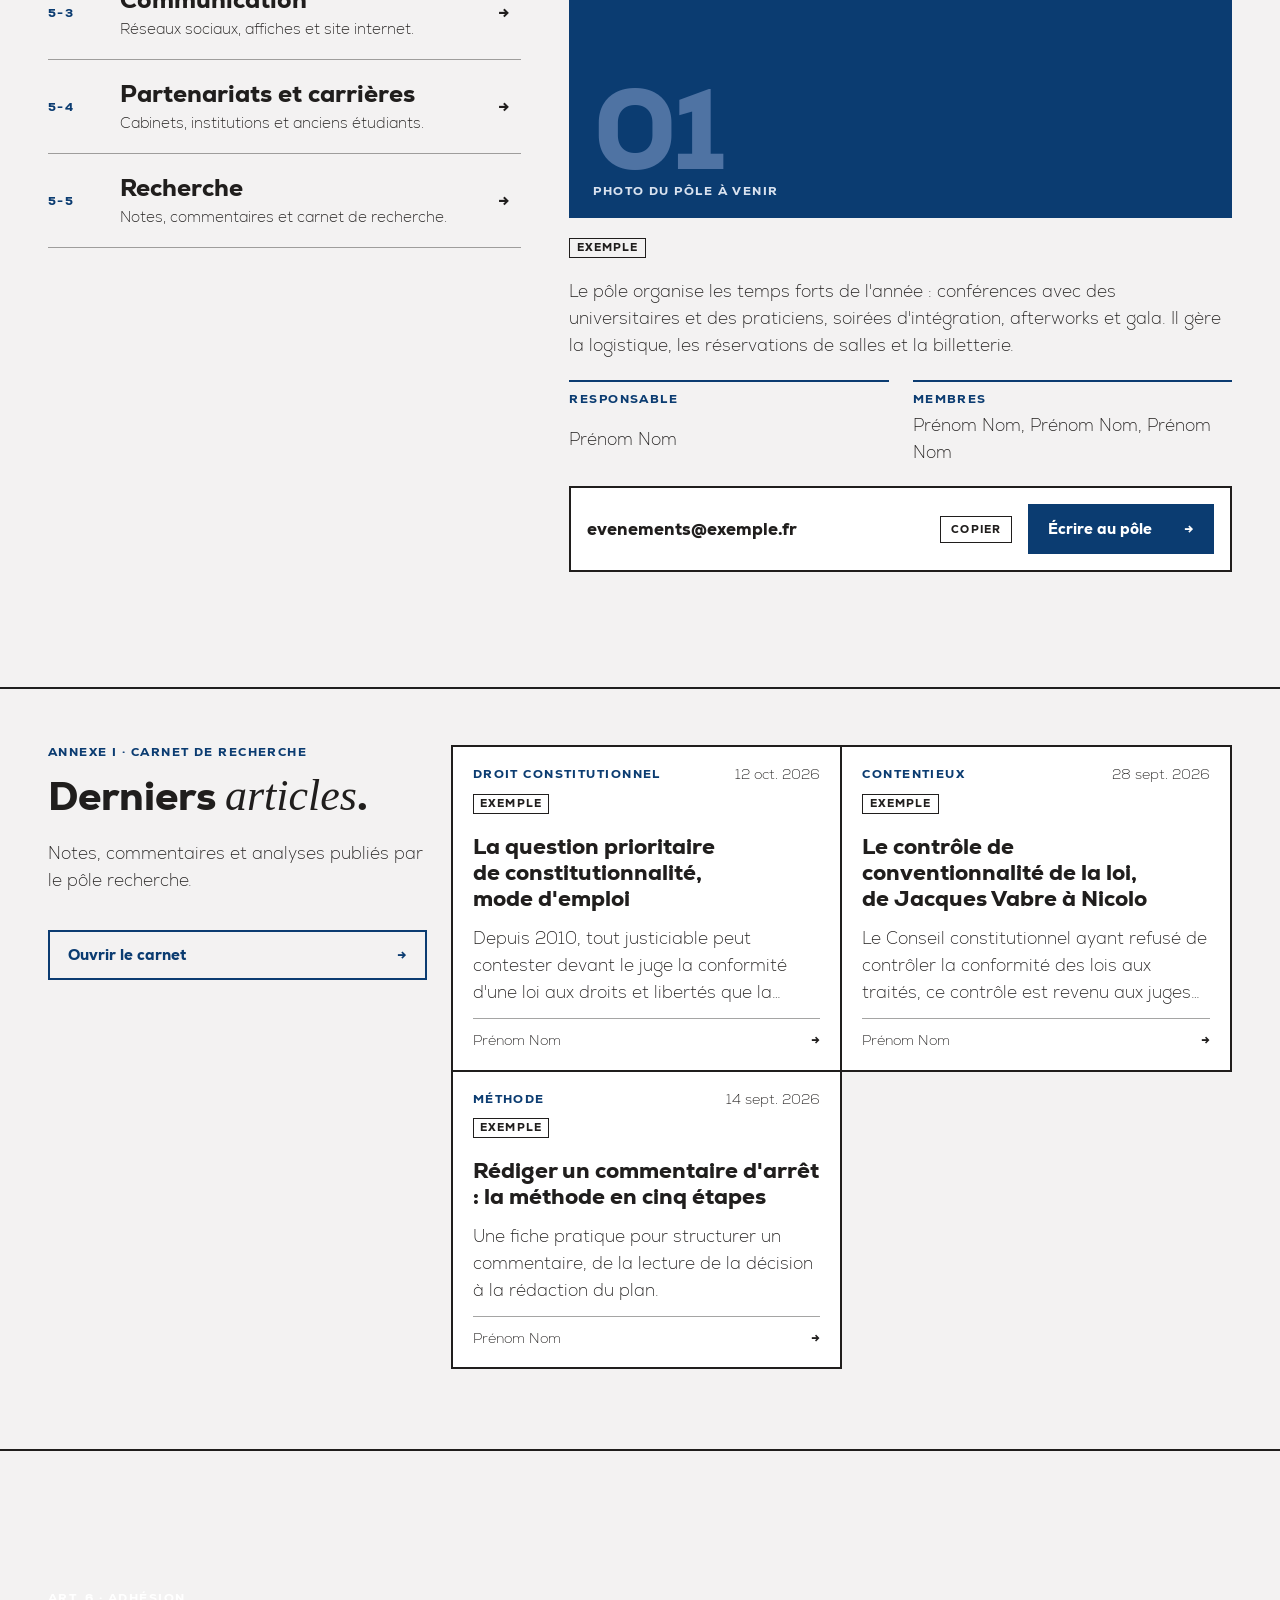
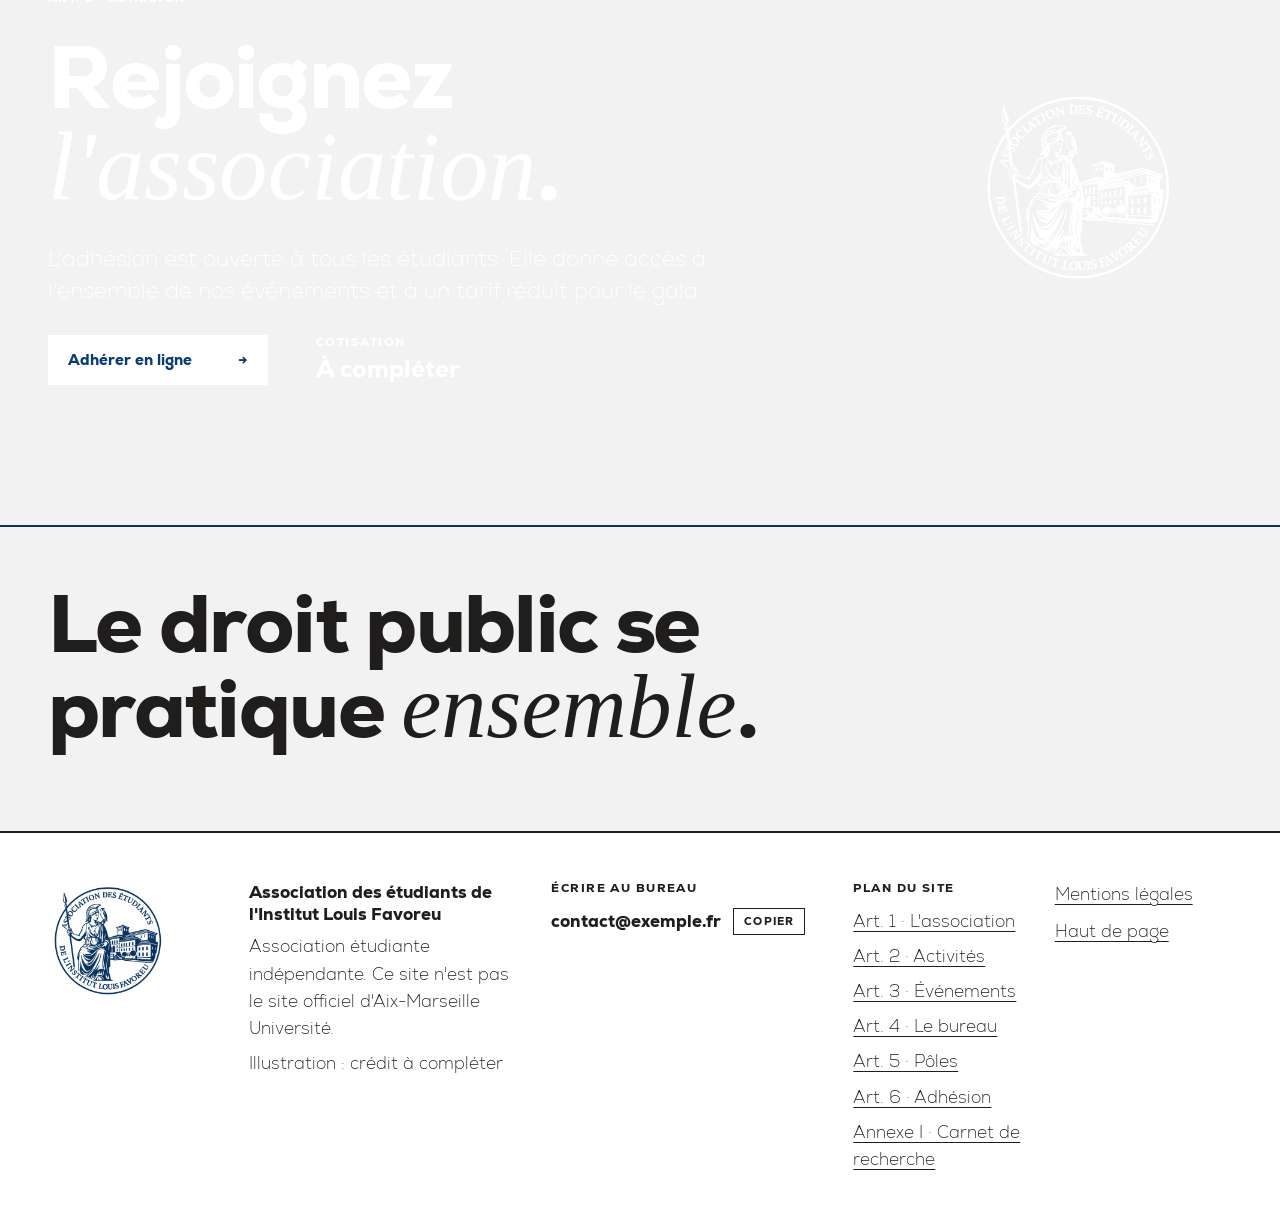
==== commit 889a95d3: "Bureau : photo de groupe interactive (ouverture « porte », repères, légende), prête pour le bureau r" ====
--- a/index.html
+++ b/index.html
@@ -155,7 +155,23 @@
         <p class="label label--blue">Art. 4 · Bureau</p>
         <h2 class="h2 split-lines">Le bureau de l'<span class="ilf-accent">année</span>.</h2>
       </div>
-      <div class="section__body">
+      <div class="crew" id="crew" hidden>
+        <div class="crew__tabs" id="crew-tabs" role="tablist" aria-label="Photos de groupe" hidden></div>
+        <figure class="crew__fig">
+          <div class="crew__frame" id="crew-frame">
+            <img class="crew__img" id="crew-img" alt="" width="2000" height="1333" loading="lazy">
+            <div class="crew__shade" id="crew-shade" aria-hidden="true"></div>
+            <div class="crew__pins" id="crew-pins"></div>
+            <p class="crew__tag" id="crew-tag" aria-hidden="true"><b id="crew-tag-n"></b><span id="crew-tag-r"></span></p>
+          </div>
+          <figcaption class="crew__cap">
+            <p class="label label--blue crew__title" id="crew-title"></p>
+            <div class="crew__rows" id="crew-rows"></div>
+          </figcaption>
+        </figure>
+      </div>
+      <div class="section__body crew__portraits">
+        <p class="label crew__sub">Portraits</p>
         <ul class="team" id="team"></ul>
       </div>
     </div>
--- a/assets/style.css
+++ b/assets/style.css
@@ -511,6 +511,64 @@
 .legal h2 { font: 800 24px/1.2 var(--ilf-font); margin: 48px 0 12px; padding-top: 16px; border-top: 2px solid var(--ilf-bleu); max-width: 68ch; }
 .legal p, .legal li { max-width: 68ch; }
 .legal strong { font-weight: 800; }
+
+
+/* Art. 4 : photo de groupe (bureau étendu / restreint) */
+#bureau .section__head { position: static; }
+.crew { grid-column: 1 / -1; display: grid; gap: 16px; margin-block: 8px 32px; }
+.crew__tabs { display: flex; flex-wrap: wrap; gap: 0; border: var(--ilf-filet); justify-self: start; }
+.crew__tab { font: 800 13px/1 var(--ilf-font); padding: 12px 18px; border: 0; background: var(--ilf-blanc); color: var(--ilf-encre); cursor: pointer; position: relative; isolation: isolate; overflow: hidden; transition: color .35s; }
+.crew__tab + .crew__tab { border-left: var(--ilf-filet); }
+.crew__tab::before { content: ""; position: absolute; inset: 0; z-index: -1; background: var(--ilf-bleu); transform: translateY(101%); transition: transform .5s var(--ease-io); }
+.crew__tab[aria-selected="true"] { color: var(--ilf-blanc); }
+.crew__tab[aria-selected="true"]::before { transform: none; }
+.crew__fig { margin: 0; display: grid; gap: 0; width: 100%; max-width: min(100%, calc((100svh - 170px) * 1.5)); }
+.crew__frame { position: relative; aspect-ratio: 3 / 2; max-width: 100%; overflow: hidden; background: var(--ilf-encre); border: var(--ilf-filet); }
+.crew__img { position: absolute; inset: 0; width: 100%; height: 100%; object-fit: cover; transform-origin: 50% 55%; }
+.crew__shade {
+  position: absolute; inset: 0; pointer-events: none; opacity: 0; transition: opacity .5s var(--ease);
+  background: rgba(32, 30, 29, .62);
+  -webkit-mask-image: radial-gradient(ellipse 8.5% 30% at var(--sx, 50%) var(--sy, 50%), transparent 72%, #000 100%);
+  mask-image: radial-gradient(ellipse 8.5% 30% at var(--sx, 50%) var(--sy, 50%), transparent 72%, #000 100%);
+}
+.crew.is-focus .crew__shade { opacity: 1; }
+.crew__pins { position: absolute; inset: 0; }
+.crew__pin {
+  position: absolute; width: 32px; height: 32px; margin: -16px 0 0 -16px; padding: 0;
+  display: grid; place-items: center; cursor: pointer;
+  background: var(--ilf-blanc); color: var(--ilf-bleu); border: 2px solid var(--ilf-encre);
+  font: 800 13px/1 var(--ilf-font); font-variant-numeric: tabular-nums;
+  transition: background .3s, color .3s, box-shadow .3s;
+}
+.crew__pin:hover, .crew__pin.is-on, .crew__pin:focus-visible { background: var(--ilf-bleu); color: var(--ilf-blanc); box-shadow: 0 0 0 4px rgba(255, 255, 255, .55); }
+.crew.is-focus .crew__pin:not(.is-on) { background: rgba(255, 255, 255, .5); color: rgba(11, 60, 113, .45); border-color: rgba(32, 30, 29, .35); }
+.crew__tag {
+  position: absolute; z-index: 3; margin: 0; pointer-events: none;
+  display: grid; gap: 4px; padding: 10px 14px; min-width: 150px;
+  background: var(--ilf-blanc); color: var(--ilf-encre); border: var(--ilf-filet);
+  transform: translate(-50%, calc(-100% - 26px)); opacity: 0; transition: opacity .3s;
+}
+.crew__tag.is-on { opacity: 1; }
+.crew__tag b { font: 800 16px/1.2 var(--ilf-font); white-space: nowrap; }
+.crew__tag span { font: 800 11px/1.2 var(--ilf-font); letter-spacing: .12em; text-transform: uppercase; color: var(--ilf-bleu); white-space: nowrap; }
+.crew__cap { display: grid; grid-template-columns: repeat(12, minmax(0, 1fr)); column-gap: var(--ilf-gouttiere); row-gap: 16px; padding: 16px 0 0; }
+.crew__title { grid-column: 1 / span 4; }
+.crew__rows { grid-column: 5 / -1; display: grid; gap: 14px; }
+.crew__row { display: grid; gap: 8px; }
+.crew__row > p { margin: 0; font: 800 11px/1.2 var(--ilf-font); letter-spacing: .12em; text-transform: uppercase; }
+.crew__row ol { list-style: none; margin: 0; padding: 0; display: flex; flex-wrap: wrap; gap: 6px 22px; }
+.crew__who { border: 0; background: none; padding: 2px 0; cursor: pointer; text-align: left; font: 200 16px/1.4 var(--ilf-font); color: var(--ilf-encre); display: inline-flex; gap: 8px; align-items: baseline; transition: color .25s; }
+.crew__who b { font: 800 12px/1 var(--ilf-font); color: var(--ilf-bleu); min-width: 1.2em; }
+.crew__who strong { font-weight: 800; }
+.crew__who:hover, .crew__who.is-on, .crew__who:focus-visible { color: var(--ilf-bleu); }
+.crew__sub { margin: 0 0 16px; }
+.crew__portraits { grid-column: 1 / -1; }
+@media (max-width: 900px) {
+  .crew__title, .crew__rows { grid-column: 1 / -1; }
+  .crew__pin { width: 26px; height: 26px; margin: -13px 0 0 -13px; font-size: 11px; }
+  .crew__tag { min-width: 0; padding: 8px 10px; }
+  .crew__tag b { font-size: 14px; }
+}
 
 /* Lien d'évitement (clavier) */
 .skip {
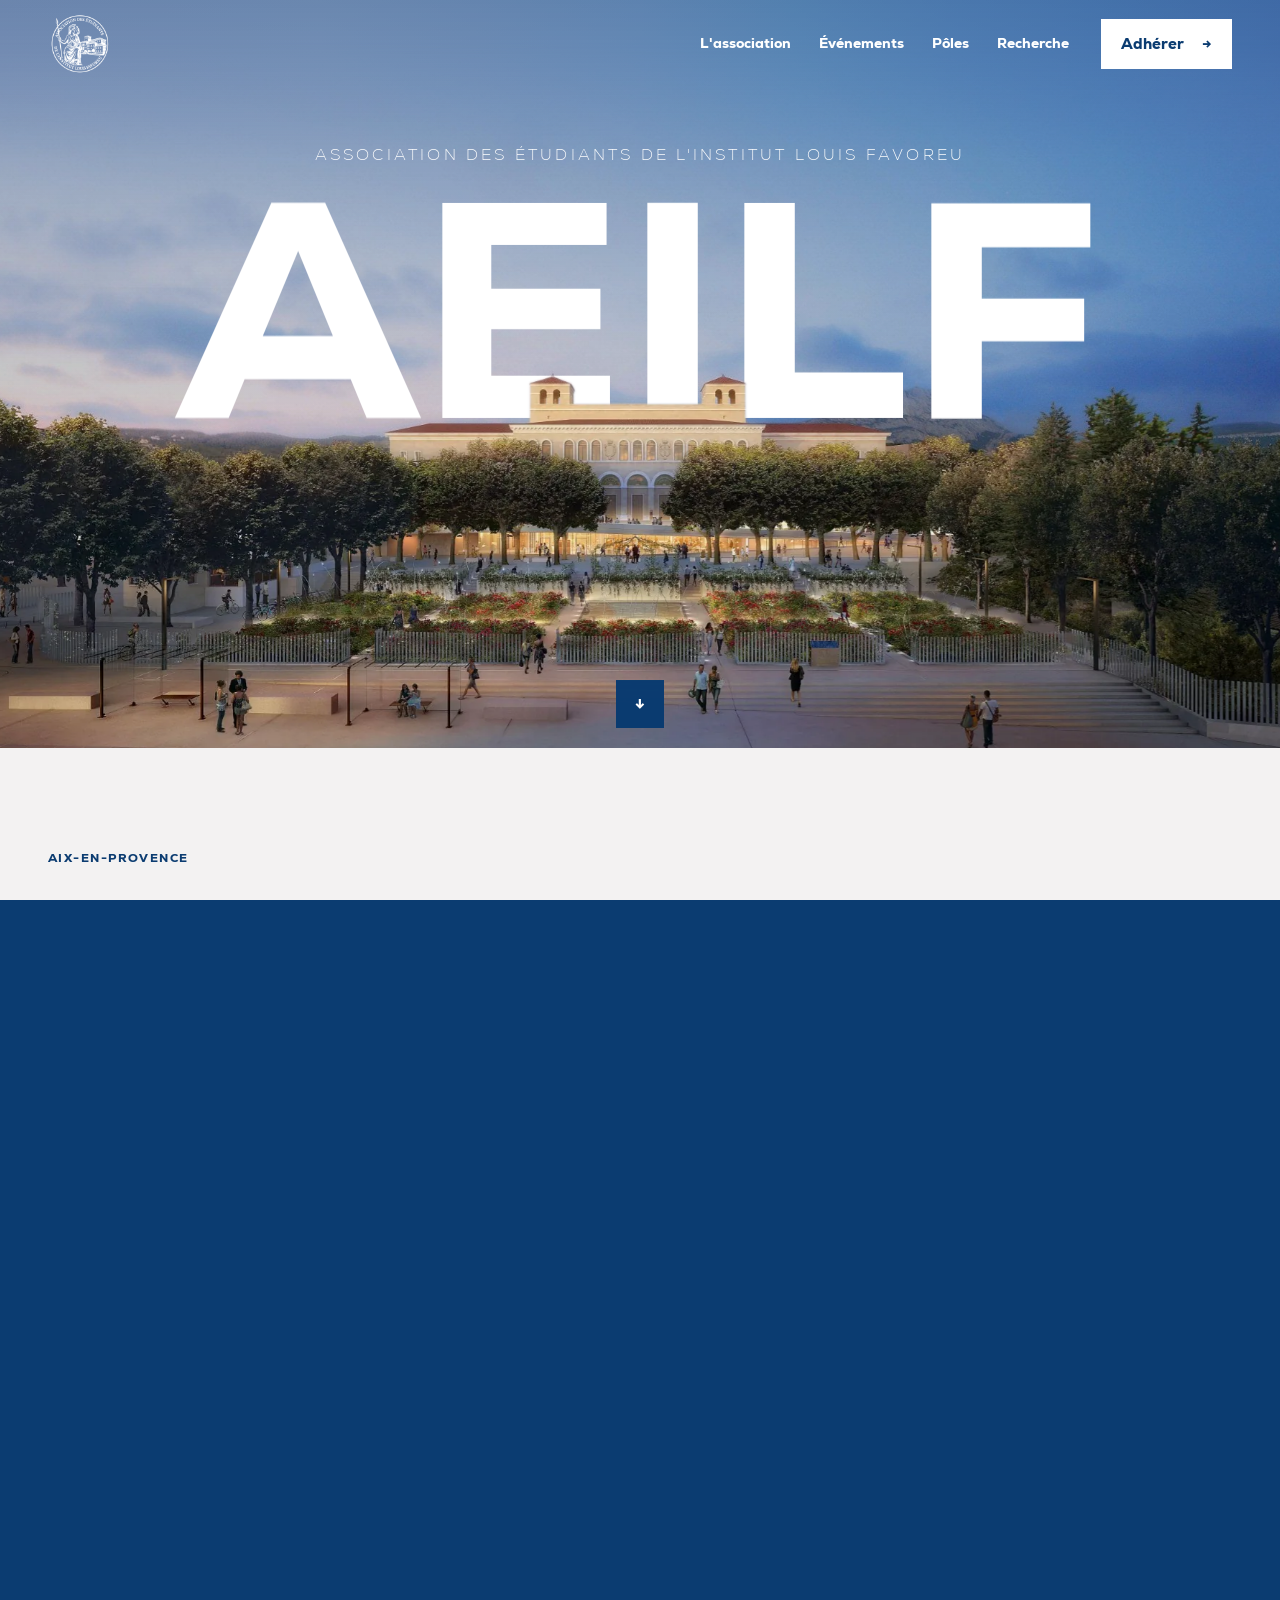
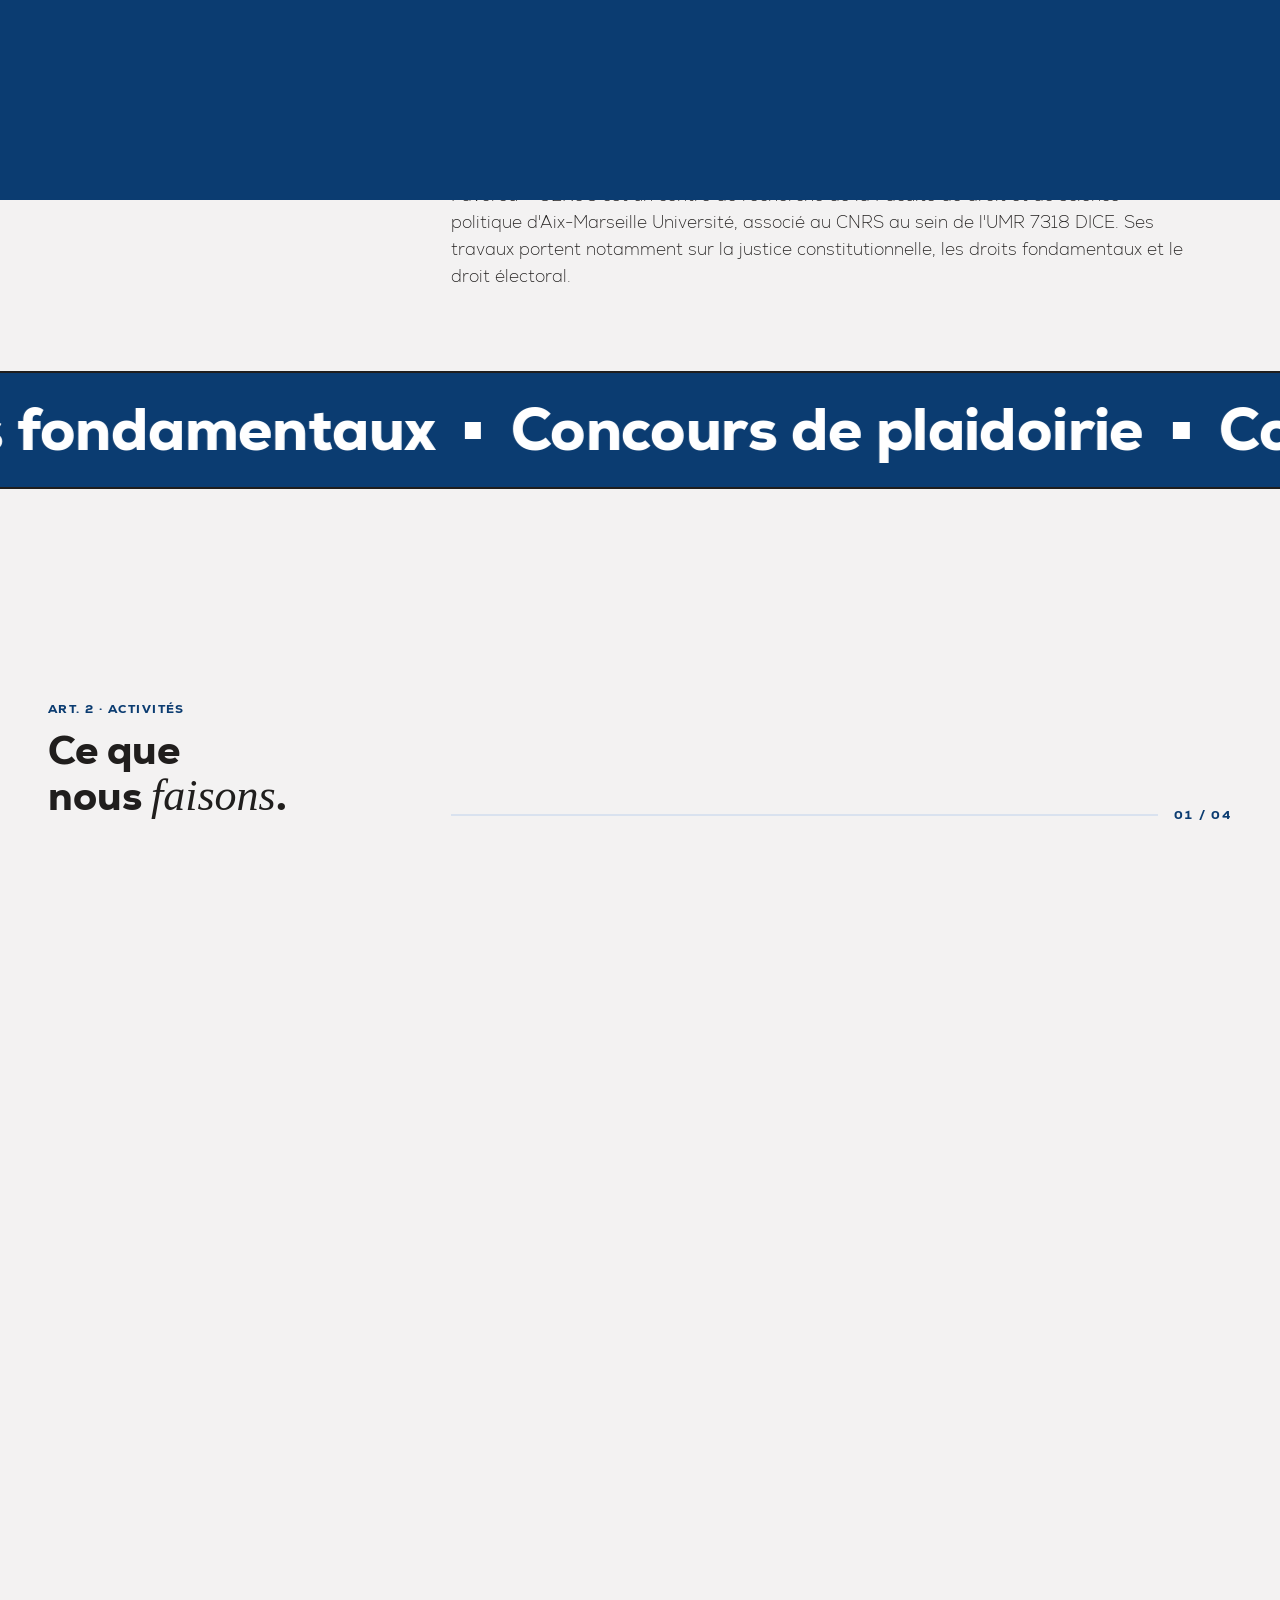
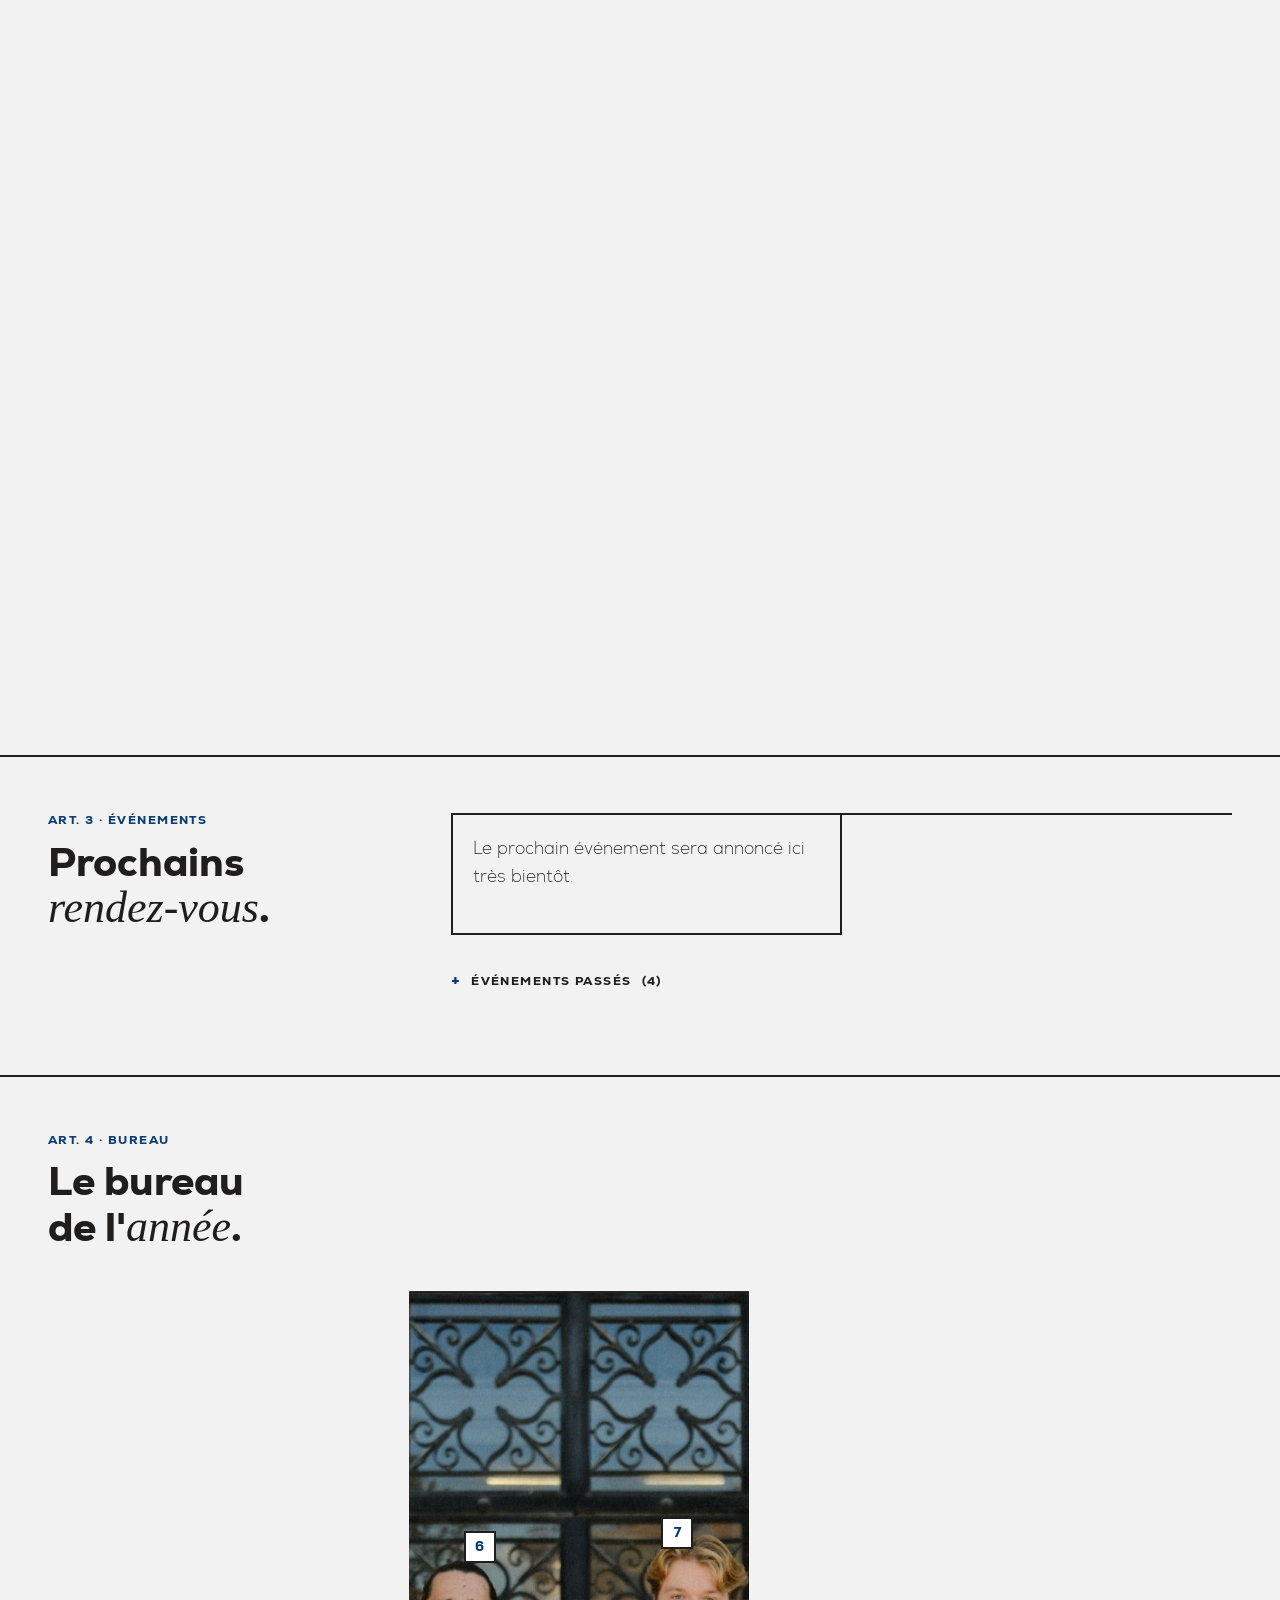
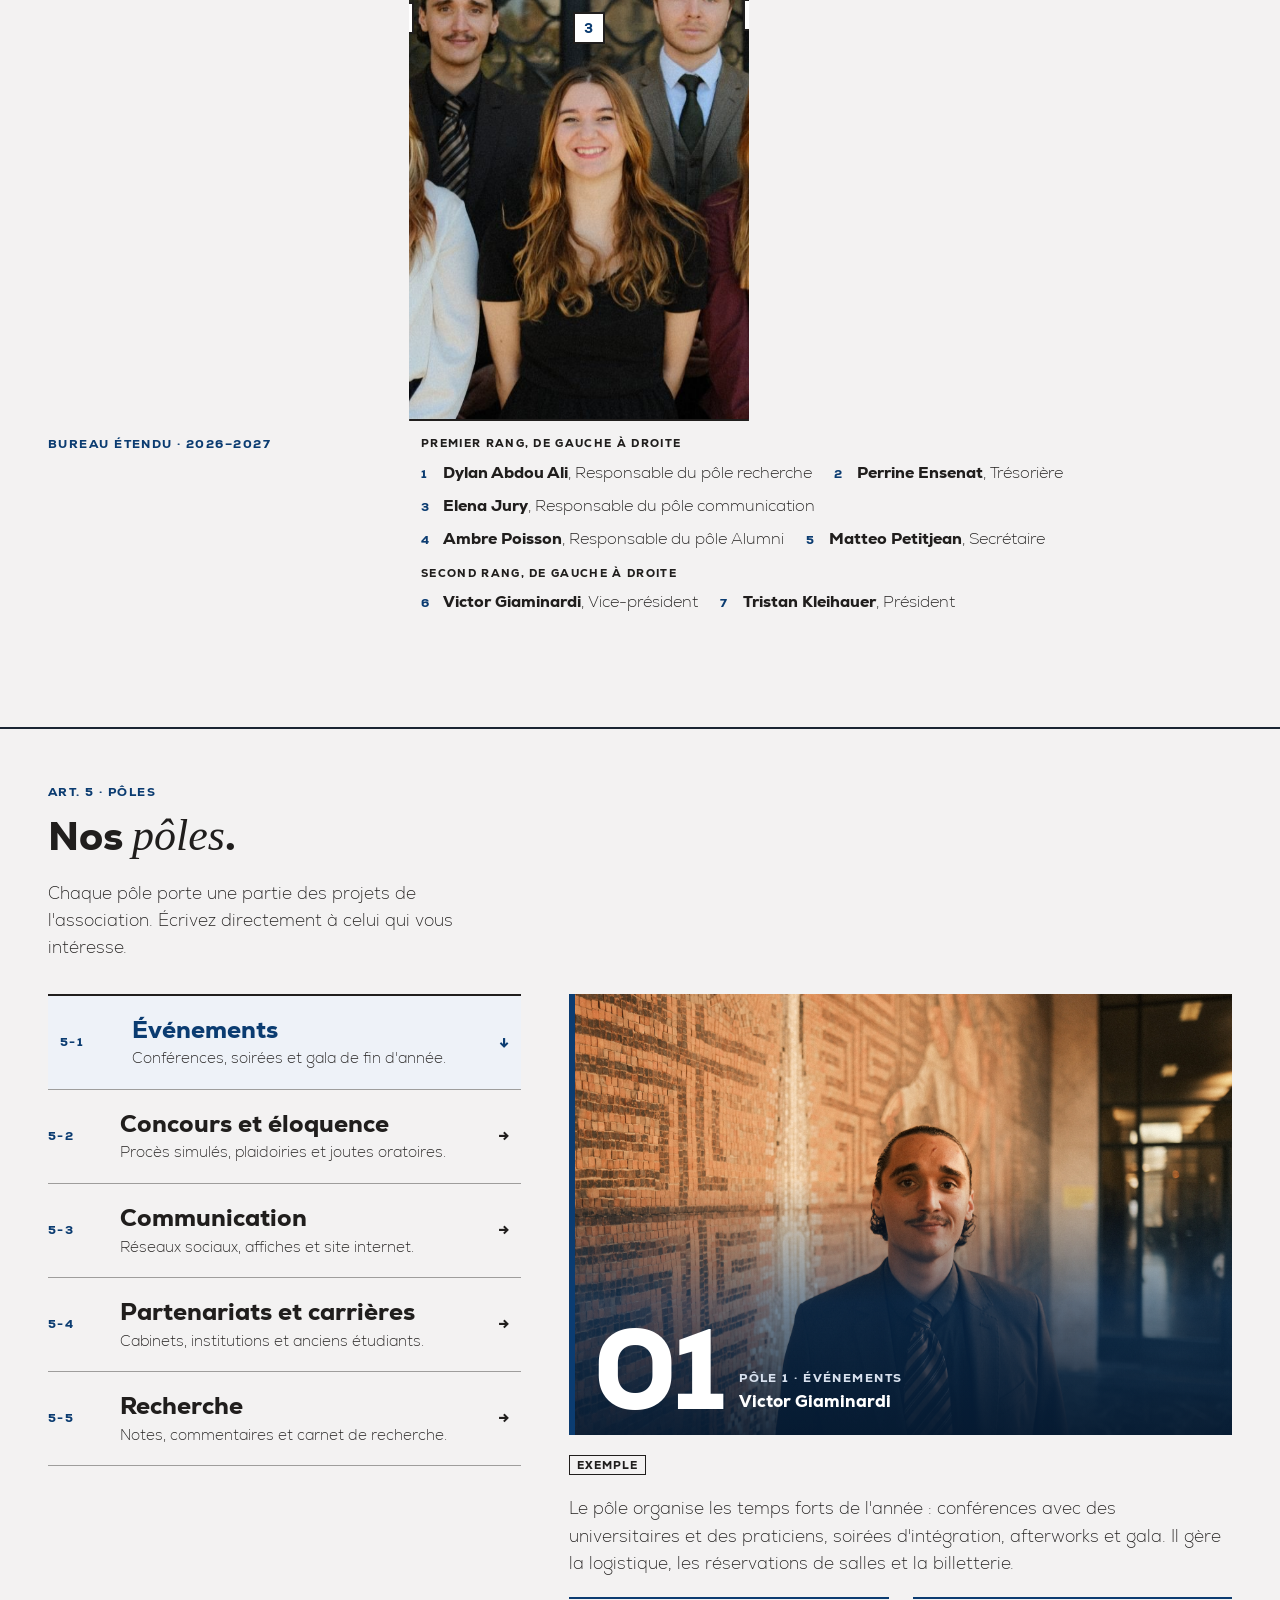
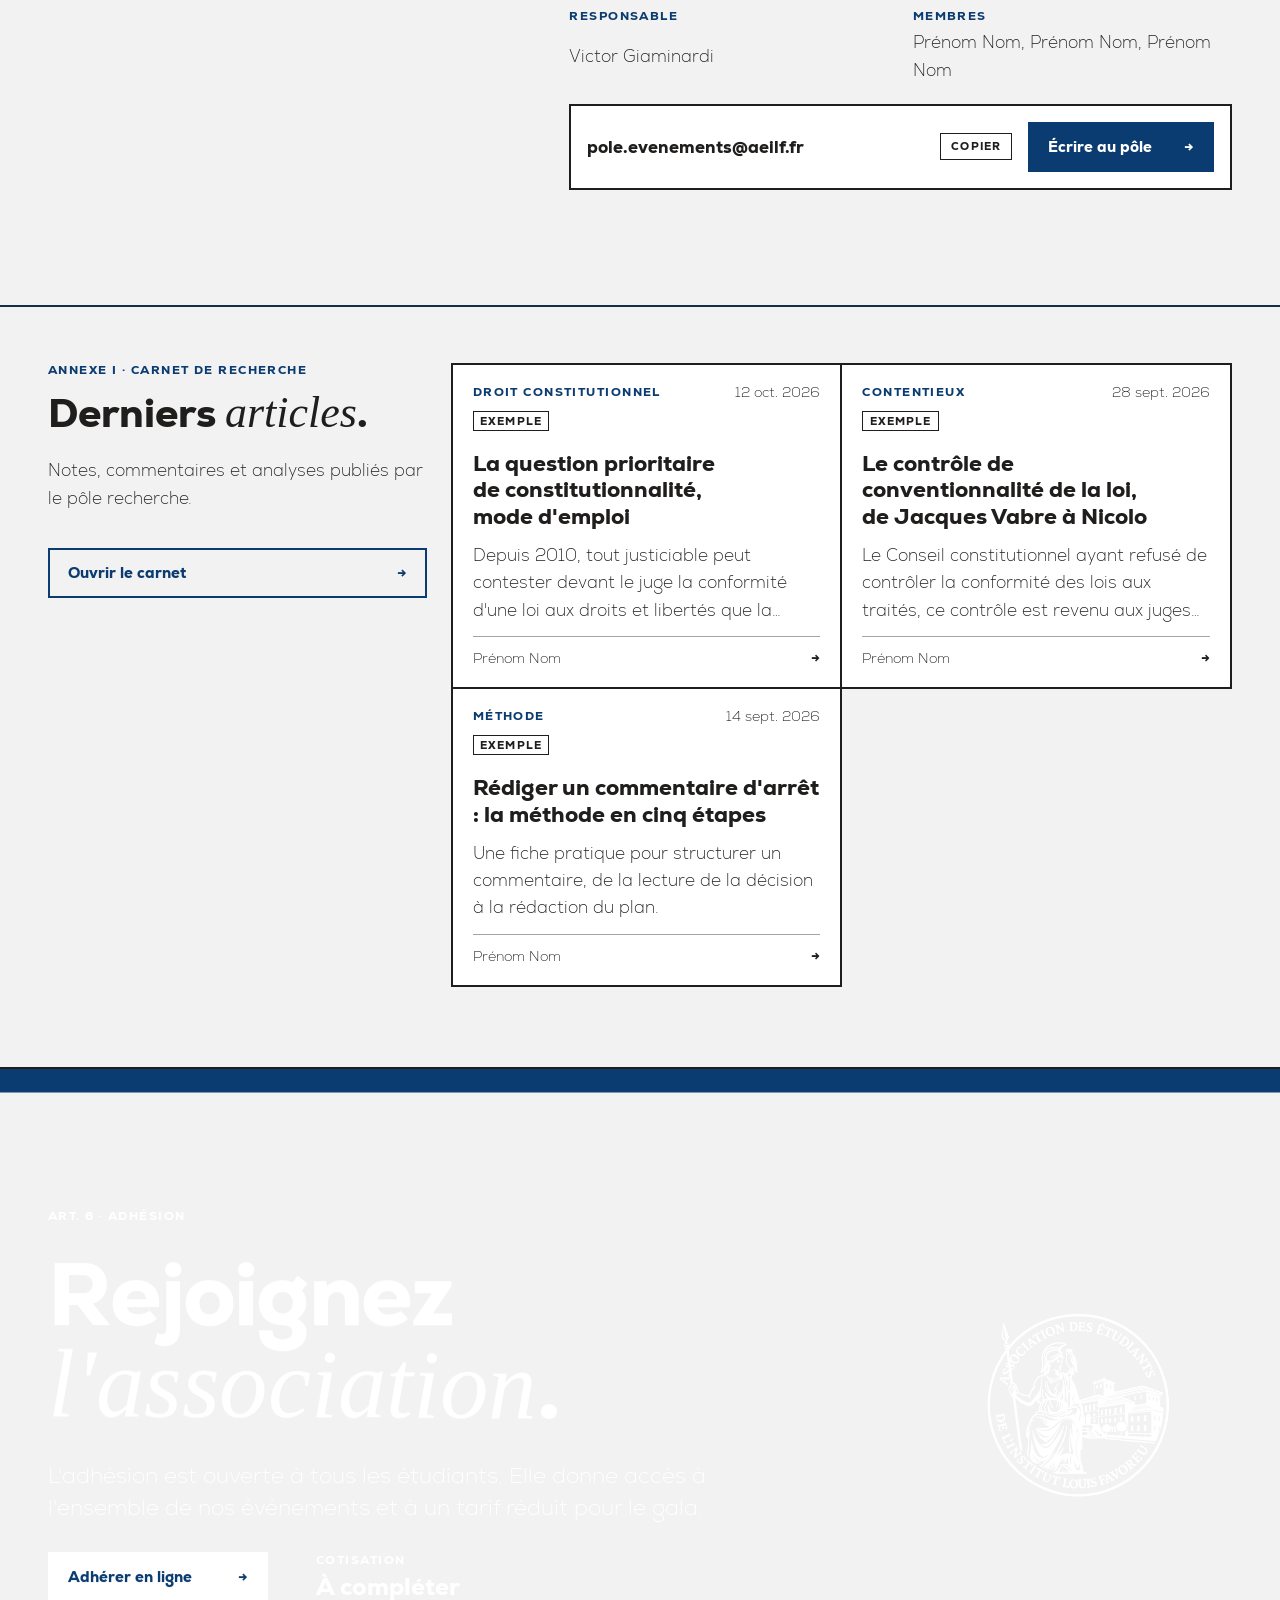
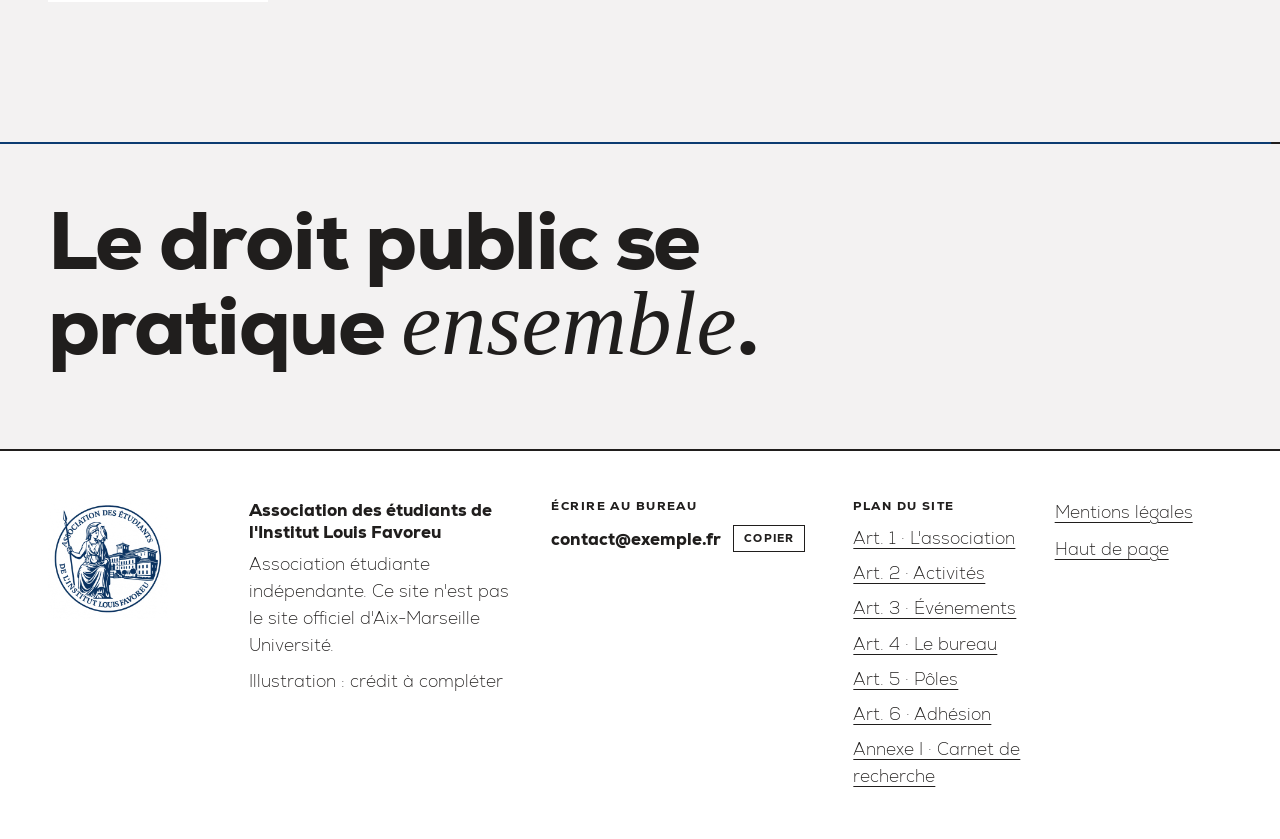
==== commit a22c170b: "Pôles : photo habillée du numéro et du nom du pôle ; suppression des portraits du bureau Co-Authored" ====
--- a/index.html
+++ b/index.html
@@ -170,10 +170,6 @@
           </figcaption>
         </figure>
       </div>
-      <div class="section__body crew__portraits">
-        <p class="label crew__sub">Portraits</p>
-        <ul class="team" id="team"></ul>
-      </div>
     </div>
   </section>
 
--- a/assets/style.css
+++ b/assets/style.css
@@ -56,7 +56,6 @@
 
 /* Le mot en Times : un seul par phrase, titres et accroches uniquement, même couleur que la phrase */
 .ilf-accent { font-family: var(--ilf-font-accent); font-style: italic; font-weight: 400; font-size: 1.1em; letter-spacing: 0; }
-.grayscale { filter: grayscale(1) contrast(1.08); }
 
 .wrap {
   max-width: calc(var(--ilf-max) + var(--ilf-marge) + var(--ilf-marge-r));
@@ -561,8 +560,6 @@
 .crew__who b { font: 800 12px/1 var(--ilf-font); color: var(--ilf-bleu); min-width: 1.2em; }
 .crew__who strong { font-weight: 800; }
 .crew__who:hover, .crew__who.is-on, .crew__who:focus-visible { color: var(--ilf-bleu); }
-.crew__sub { margin: 0 0 16px; }
-.crew__portraits { grid-column: 1 / -1; }
 @media (max-width: 900px) {
   .crew__title, .crew__rows { grid-column: 1 / -1; }
   .crew__pin { width: 26px; height: 26px; margin: -13px 0 0 -13px; font-size: 11px; }
@@ -619,11 +616,18 @@
 .pole.is-active .pole__arrow { transform: rotate(90deg); }
 .pole__body { overflow: hidden; }
 .pole__inner { display: grid; gap: 20px; padding: 4px 0 28px; }
-.pole__pic { margin: 0; aspect-ratio: 4 / 3; max-width: 100%; overflow: hidden; background: var(--ilf-bleu); position: relative; display: grid; place-items: center; }
-.pole__pic img { width: 100%; height: 100%; object-fit: cover; }
-.pole__ph { display: grid; justify-items: start; gap: 8px; color: var(--ilf-blanc); position: absolute; left: 24px; bottom: 20px; right: 24px; }
-.pole__ph b { font: 800 clamp(72px, 9vw, 128px)/.8 var(--ilf-font); letter-spacing: -.04em; color: var(--ilf-bleu-500); }
-.pole__ph .label { color: var(--ilf-bleu-200); }
+.pole__pic { margin: 0; aspect-ratio: 4 / 3; max-width: 100%; overflow: hidden; background: var(--ilf-bleu); position: relative; }
+.pole__pic img { position: absolute; inset: 0; width: 100%; height: 100%; object-fit: cover; will-change: transform; }
+.pole__veil { position: absolute; inset: 0; pointer-events: none; background: linear-gradient(to top, rgba(6, 29, 55, .9) 0%, rgba(11, 60, 113, .55) 30%, rgba(11, 60, 113, 0) 58%); }
+.pole__pic.has-photo::after { content: ""; position: absolute; left: 0; top: 0; bottom: 0; width: 6px; background: var(--ilf-bleu); }
+.pole__ph { position: absolute; left: 24px; right: 24px; bottom: 20px; margin: 0; display: flex; align-items: flex-end; gap: 18px; color: var(--ilf-blanc); }
+.pole__ph b { flex: none; display: inline-block; font: 800 clamp(72px, 9vw, 128px)/.8 var(--ilf-font); letter-spacing: -.04em; color: var(--ilf-bleu-500); }
+.pole__pic.has-photo .pole__ph b { color: var(--ilf-blanc); }
+.pole__cap { display: grid; gap: 6px; padding-bottom: 4px; min-width: 0; }
+.pole__cap .label { color: var(--ilf-bleu-200); }
+.pole__lead { font: 800 17px/1.2 var(--ilf-font); color: var(--ilf-blanc); }
+.pole__pic:not(.has-photo) .pole__lead { font: 800 12px/1.2 var(--ilf-font); letter-spacing: .12em; text-transform: uppercase; color: var(--ilf-bleu-200); }
+@media (max-width: 560px) { .pole__ph { flex-direction: column; align-items: flex-start; gap: 10px; left: 18px; bottom: 16px; } .pole__ph b { font-size: 64px; } }
 .pole__desc { margin: 0; max-width: 60ch; }
 .pole__facts { display: grid; grid-template-columns: repeat(2, minmax(0, 1fr)); gap: 16px var(--ilf-gouttiere); margin: 0; }
 .pole__facts div { border-top: 2px solid var(--ilf-bleu); padding-top: 10px; display: grid; gap: 6px; min-width: 0; }
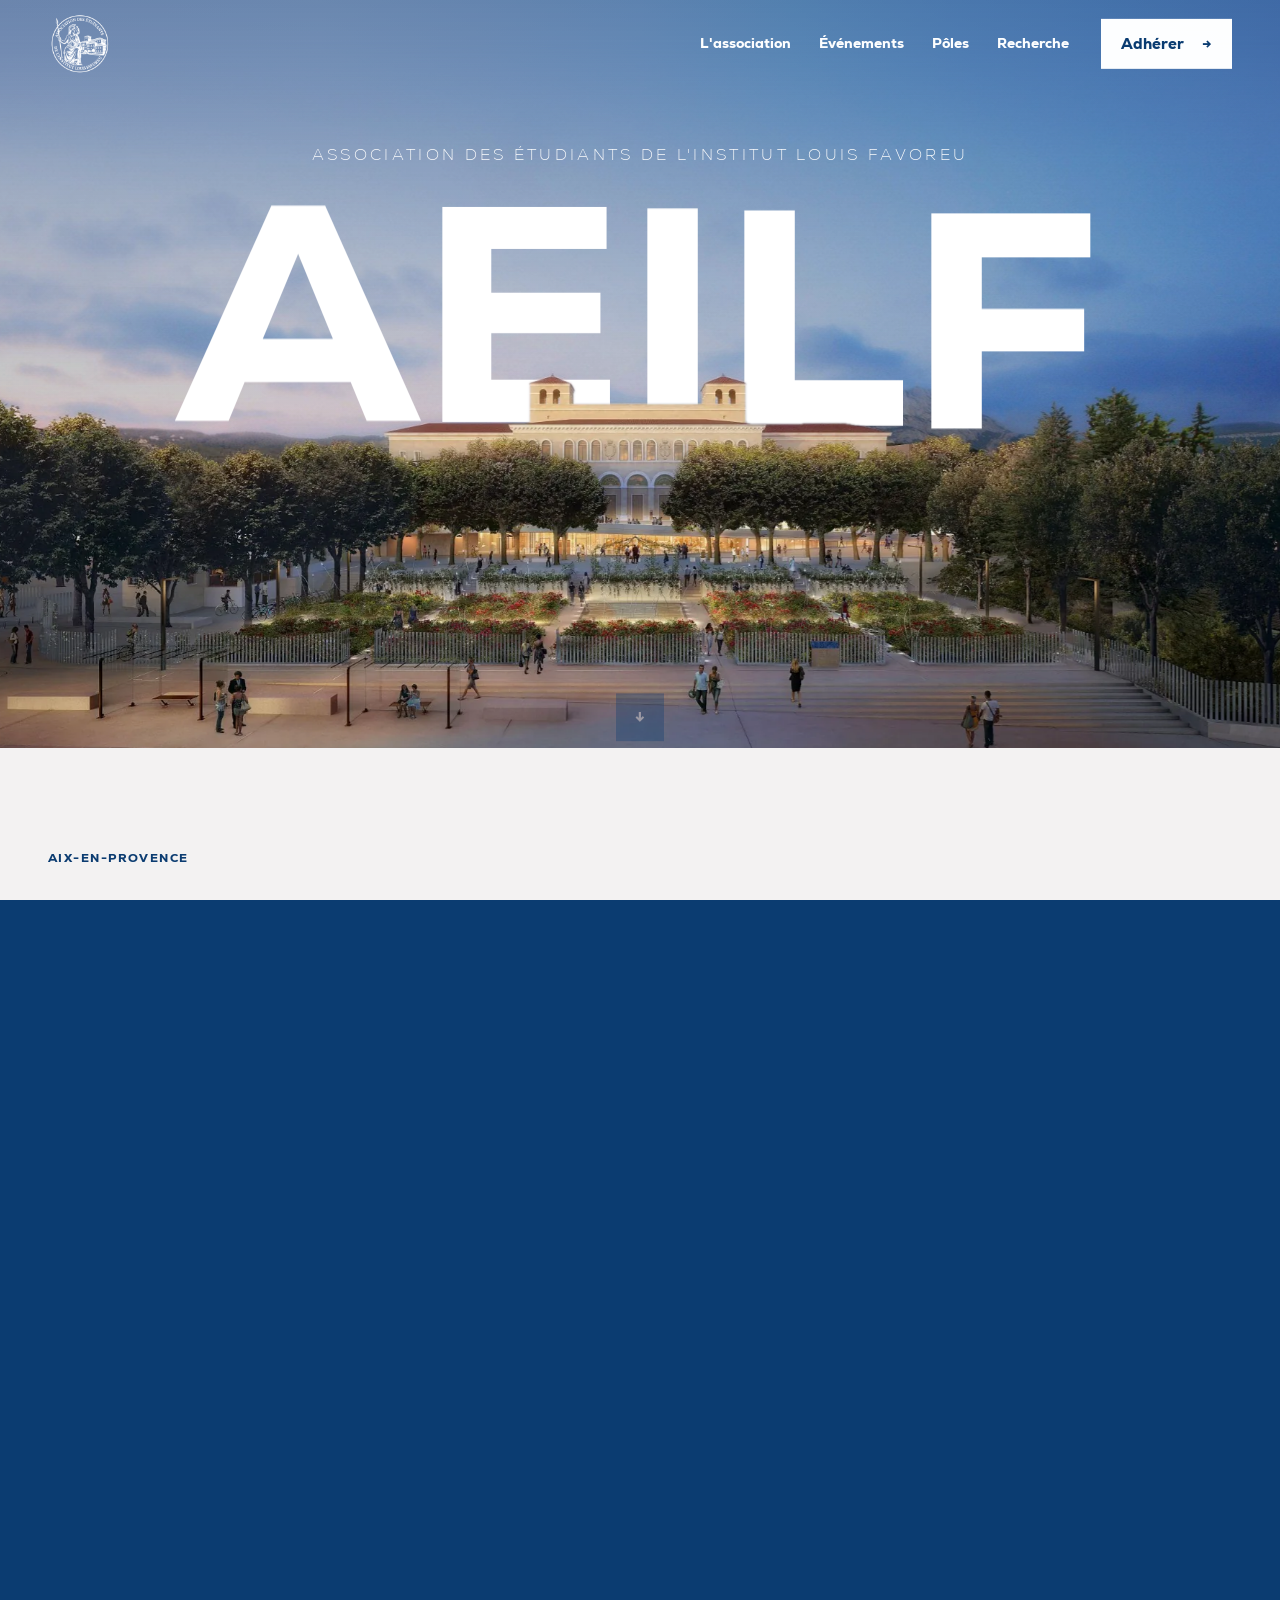
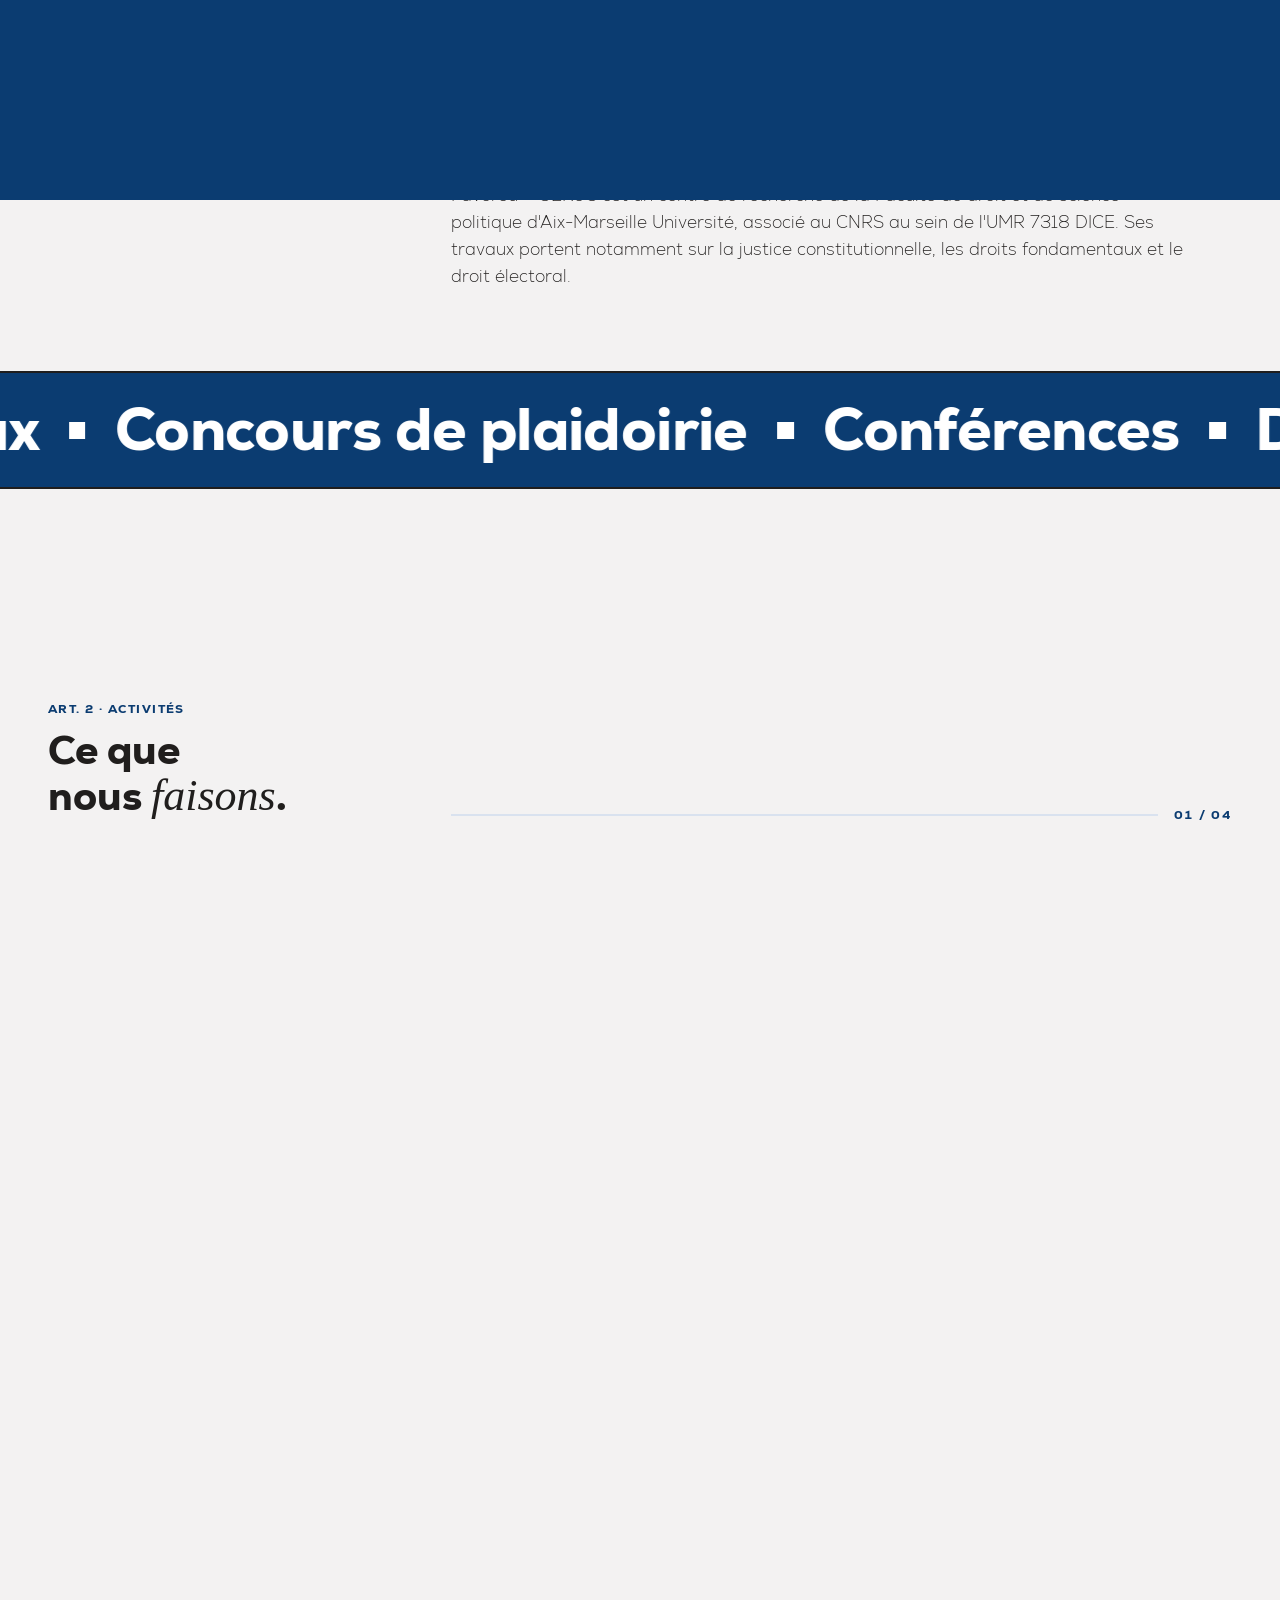
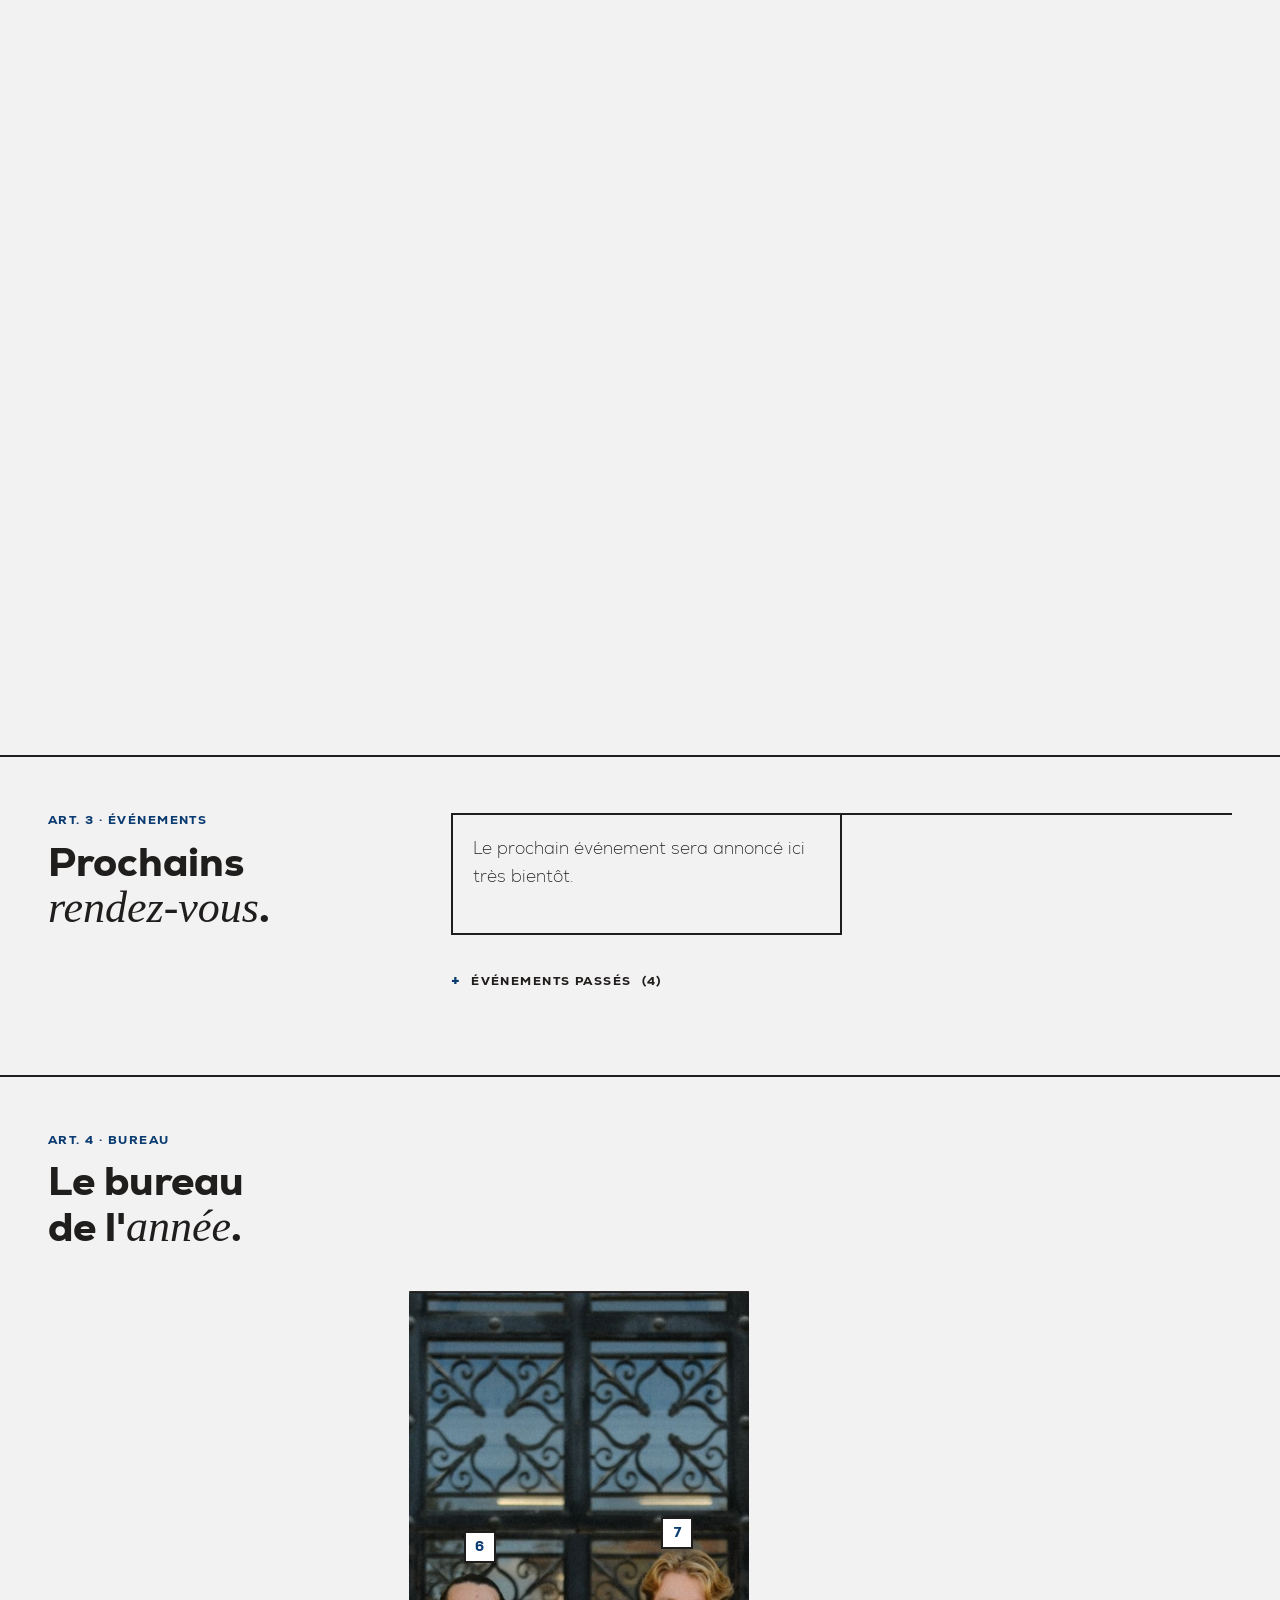
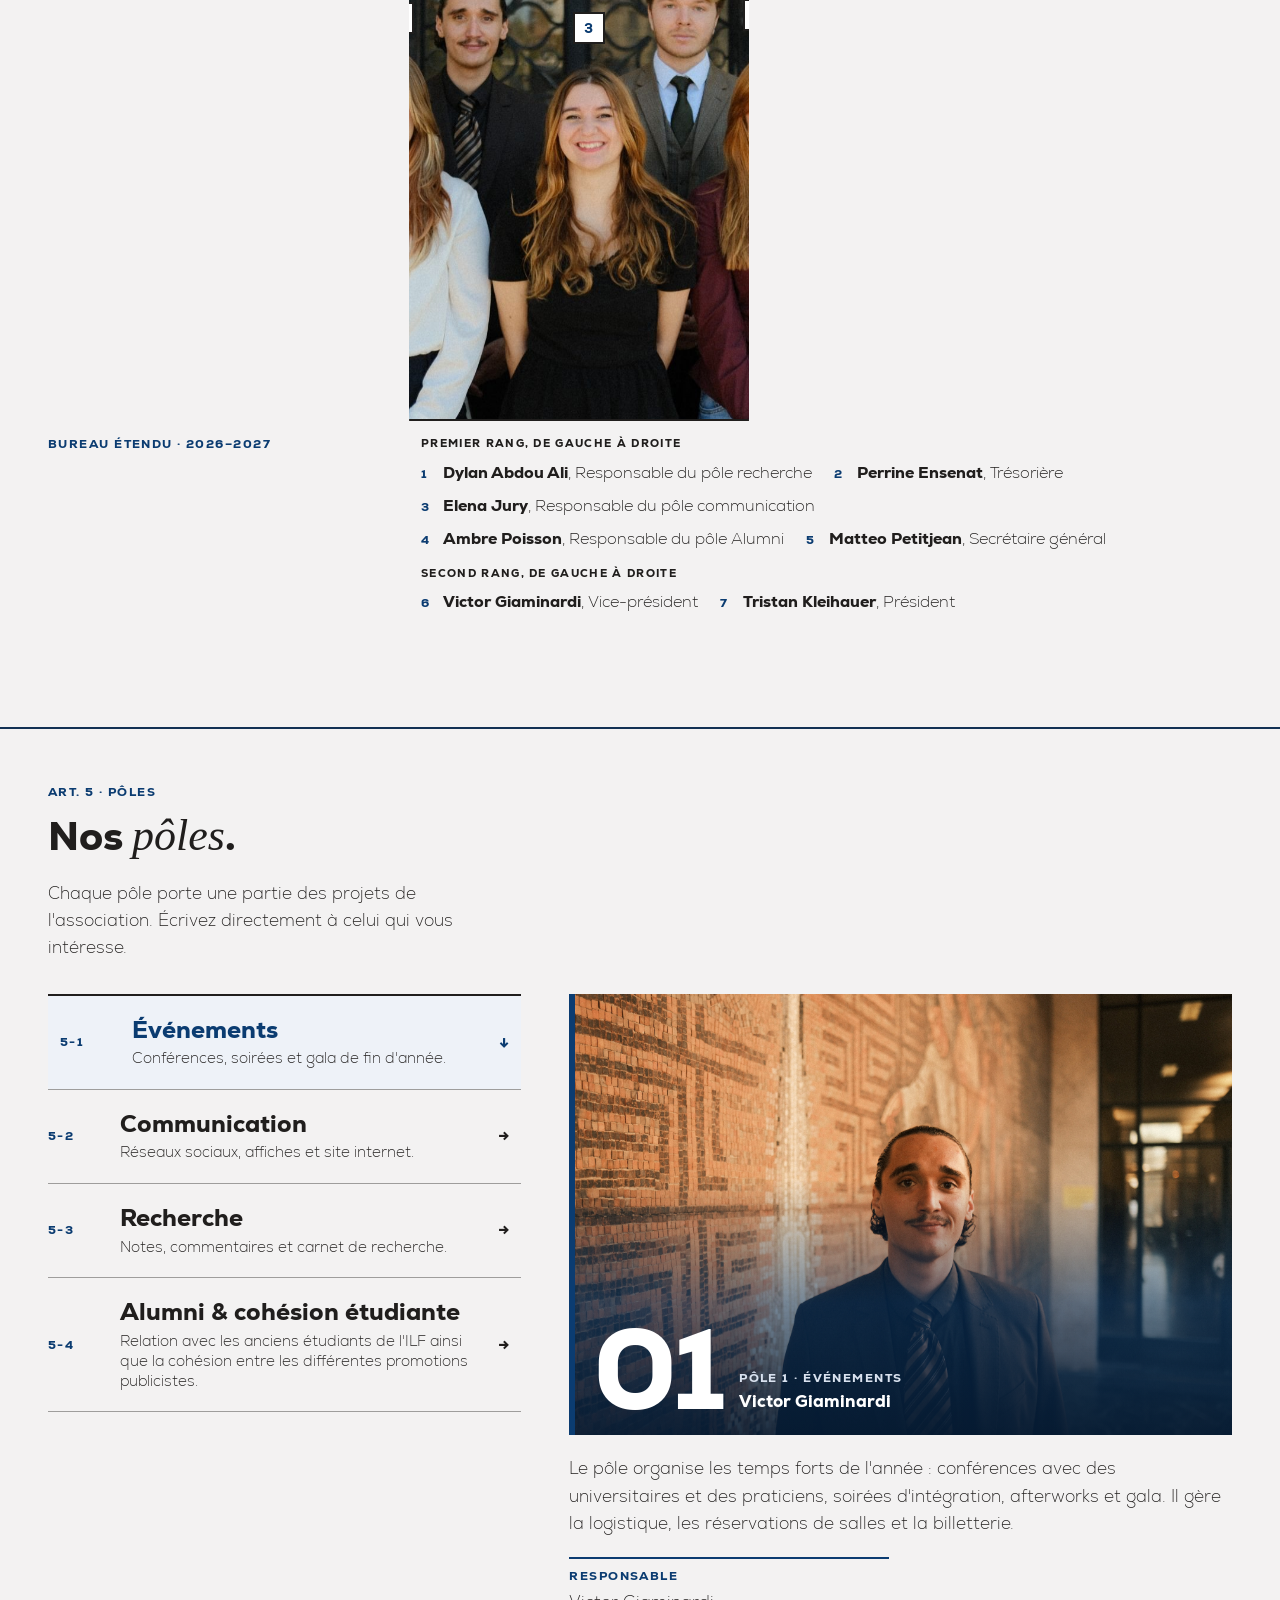
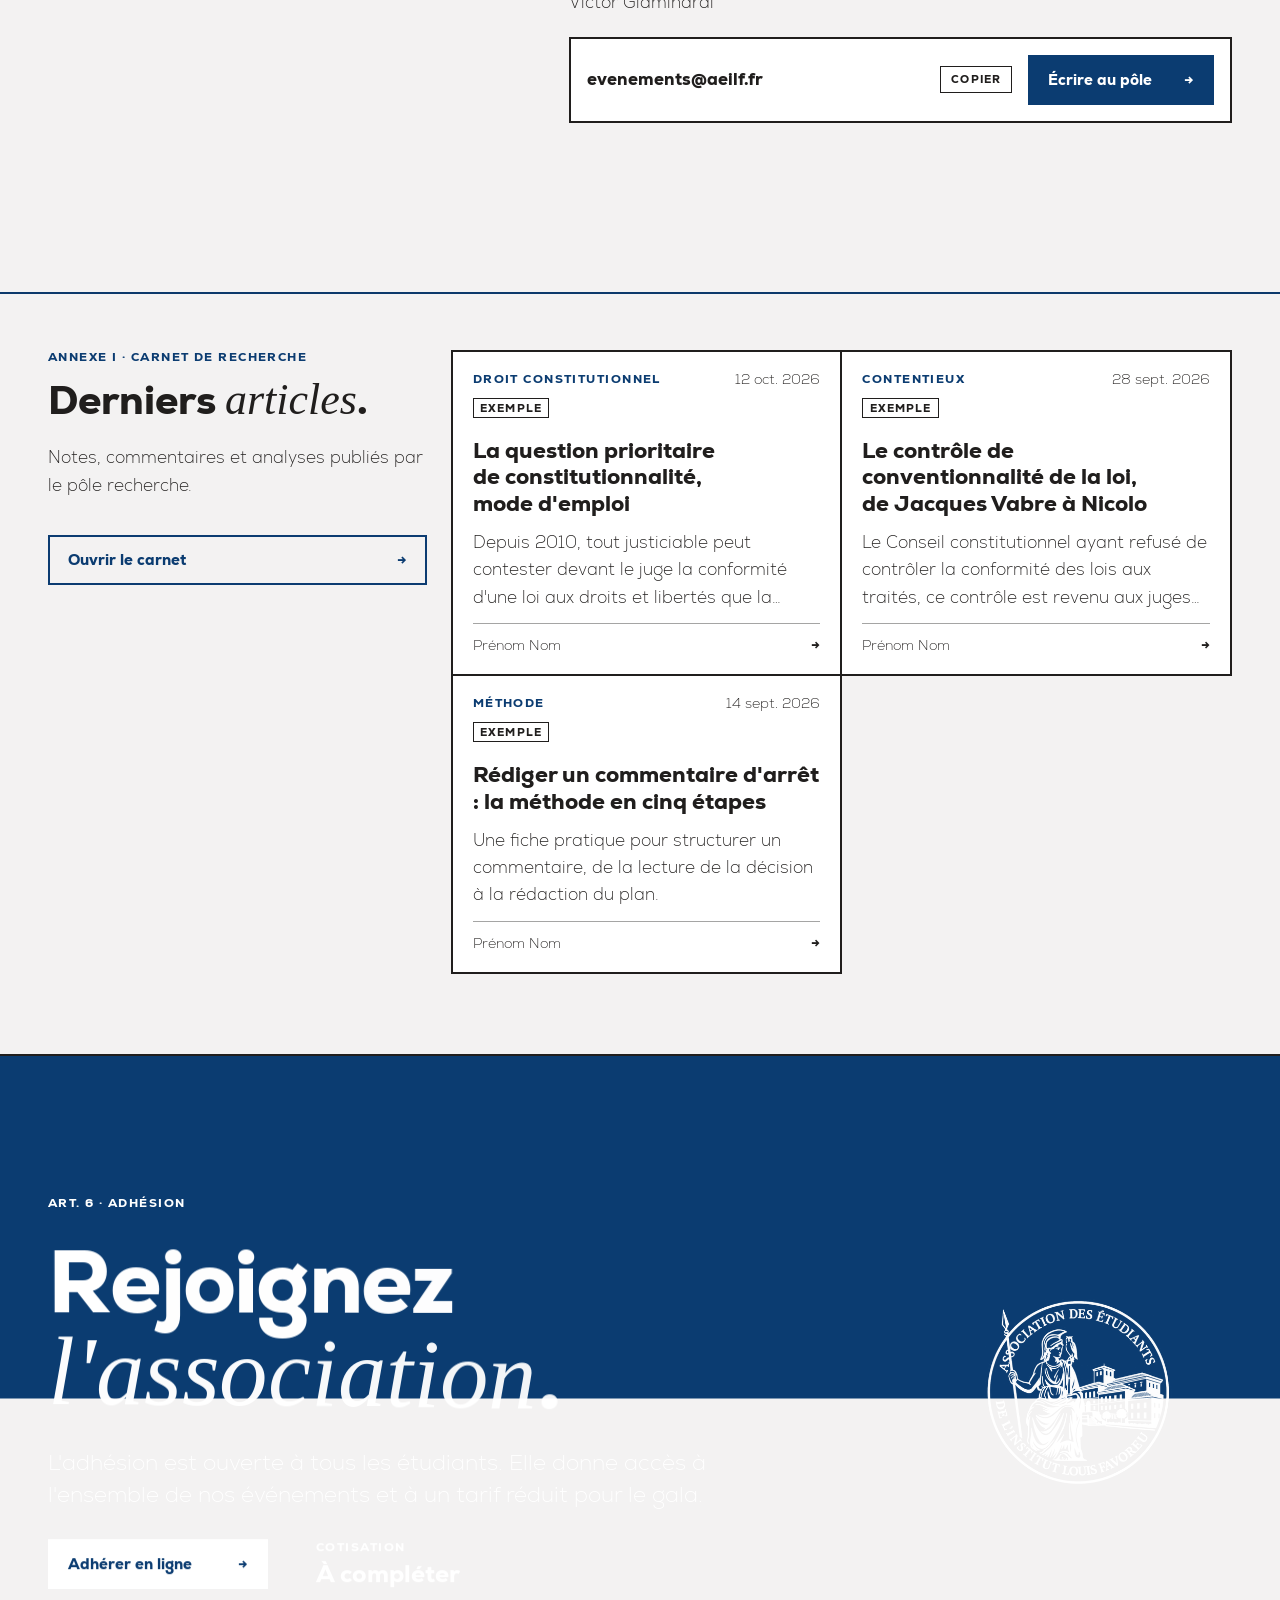
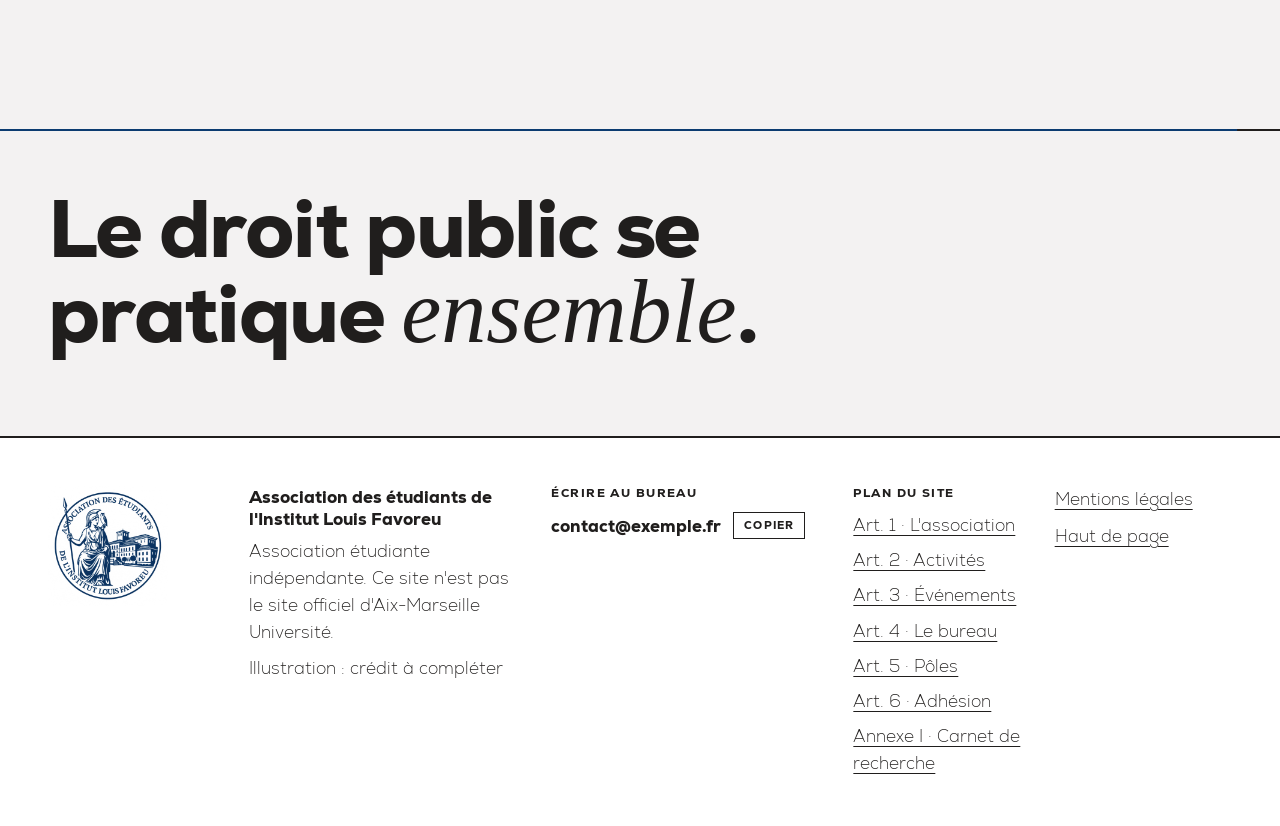
==== commit abe3d2a5: "Adresses propres : /recherche/, /recherche/<article>/, /mentions-legales/ Chaque article du carnet a" ====
--- a/index.html
+++ b/index.html
@@ -43,7 +43,7 @@
       <a href="#agenda"><span class="nav__n" aria-hidden="true">03</span><span class="roll"><span data-text="Événements">Événements</span></span></a>
       <a class="nav__opt" href="#bureau"><span class="nav__n" aria-hidden="true">04</span><span class="roll"><span data-text="Le bureau">Le bureau</span></span></a>
       <a href="#poles"><span class="nav__n" aria-hidden="true">05</span><span class="roll"><span data-text="Pôles">Pôles</span></span></a>
-      <a class="js-transition" href="recherche.html"><span class="nav__n" aria-hidden="true">I</span><span class="roll"><span data-text="Recherche">Recherche</span></span></a>
+      <a class="js-transition" href="recherche/"><span class="nav__n" aria-hidden="true">I</span><span class="roll"><span data-text="Recherche">Recherche</span></span></a>
       <a href="#adherer" class="nav__join"><span class="nav__n" aria-hidden="true">06</span><span class="roll"><span data-text="Adhérer">Adhérer</span></span></a>
     </nav>
     <a class="btn btn--primary btn--nav magnetic" href="#adherer" data-cursor="Adhérer"><span>Adhérer</span><span class="btn__arrow" aria-hidden="true">→</span></a>
@@ -187,14 +187,14 @@
     </div>
   </section>
 
-  <!-- Annexe I : aperçu du carnet de recherche (page dédiée : recherche.html) -->
+  <!-- Annexe I : aperçu du carnet de recherche (page dédiée : recherche/) -->
   <section class="section carnet" id="carnet" data-chapter="Annexe I · Recherche" hidden>
     <div class="wrap section__grid">
       <div class="section__head">
         <p class="label label--blue">Annexe I · Carnet de recherche</p>
         <h2 class="h2 split-lines">Derniers <span class="ilf-accent">articles</span>.</h2>
         <p class="poles__intro">Notes, commentaires et analyses publiés par le pôle recherche.</p>
-        <a class="btn btn--secondary carnet__cta js-transition" href="recherche.html"><span>Ouvrir le carnet</span><span class="btn__arrow" aria-hidden="true">→</span></a>
+        <a class="btn btn--secondary carnet__cta js-transition" href="recherche/"><span>Ouvrir le carnet</span><span class="btn__arrow" aria-hidden="true">→</span></a>
       </div>
       <div class="section__body">
         <ul class="r-grid" id="carnet-grid"></ul>
@@ -256,10 +256,10 @@
       <a class="link" href="#bureau">Art. 4 · Le bureau</a>
       <a class="link" href="#poles">Art. 5 · Pôles</a>
       <a class="link" href="#adherer">Art. 6 · Adhésion</a>
-      <a class="link js-transition" href="recherche.html">Annexe I · Carnet de recherche</a>
+      <a class="link js-transition" href="recherche/">Annexe I · Carnet de recherche</a>
     </nav>
     <div class="foot__legal">
-      <a class="link js-transition" href="mentions-legales.html">Mentions légales</a>
+      <a class="link js-transition" href="mentions-legales/">Mentions légales</a>
       <a class="link" href="#accueil">Haut de page</a>
     </div>
   </div>
@@ -278,7 +278,7 @@
     <a href="#bureau"><span>Art. 4</span>Le bureau</a>
     <a href="#poles"><span>Art. 5</span>Pôles</a>
     <a href="#adherer"><span>Art. 6</span>Adhésion</a>
-    <a class="js-transition" href="recherche.html"><span>Ann. I</span>Carnet de recherche</a>
+    <a class="js-transition" href="recherche/"><span>Ann. I</span>Carnet de recherche</a>
   </nav>
 </div>
 
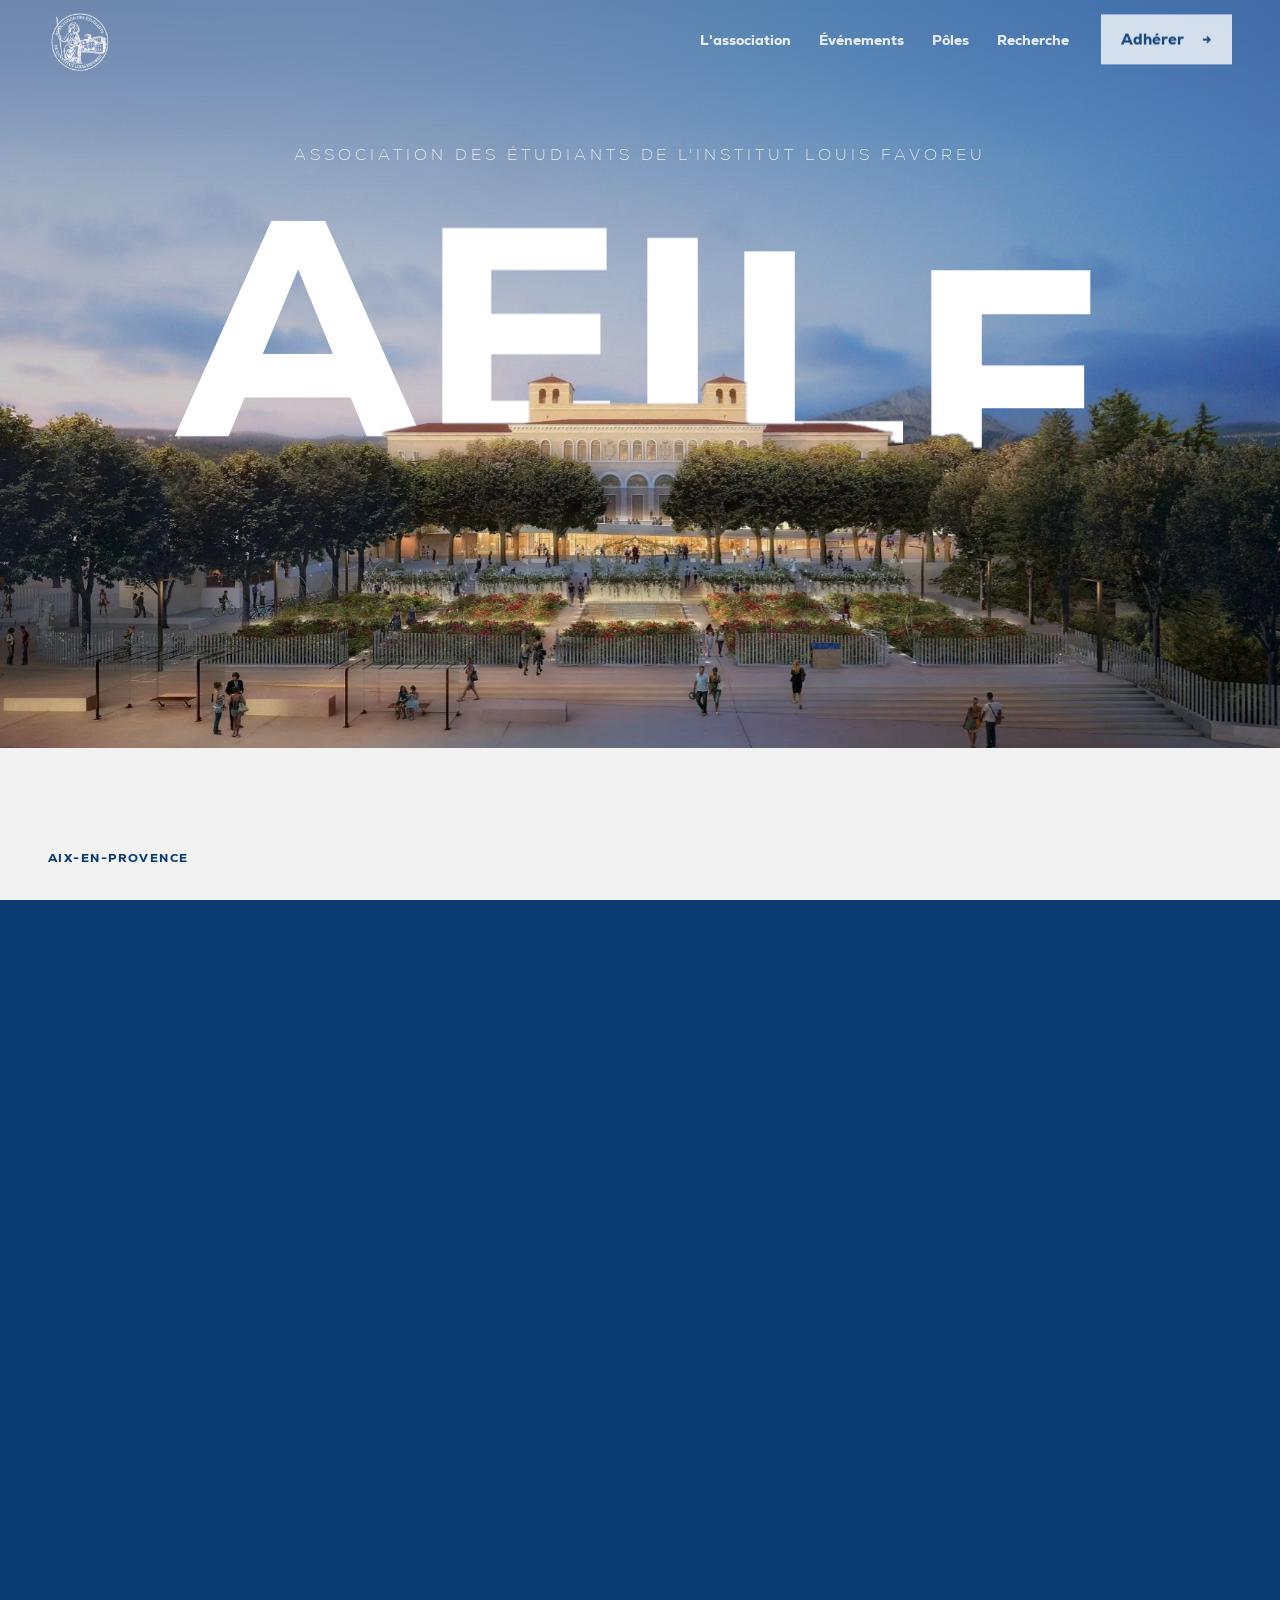
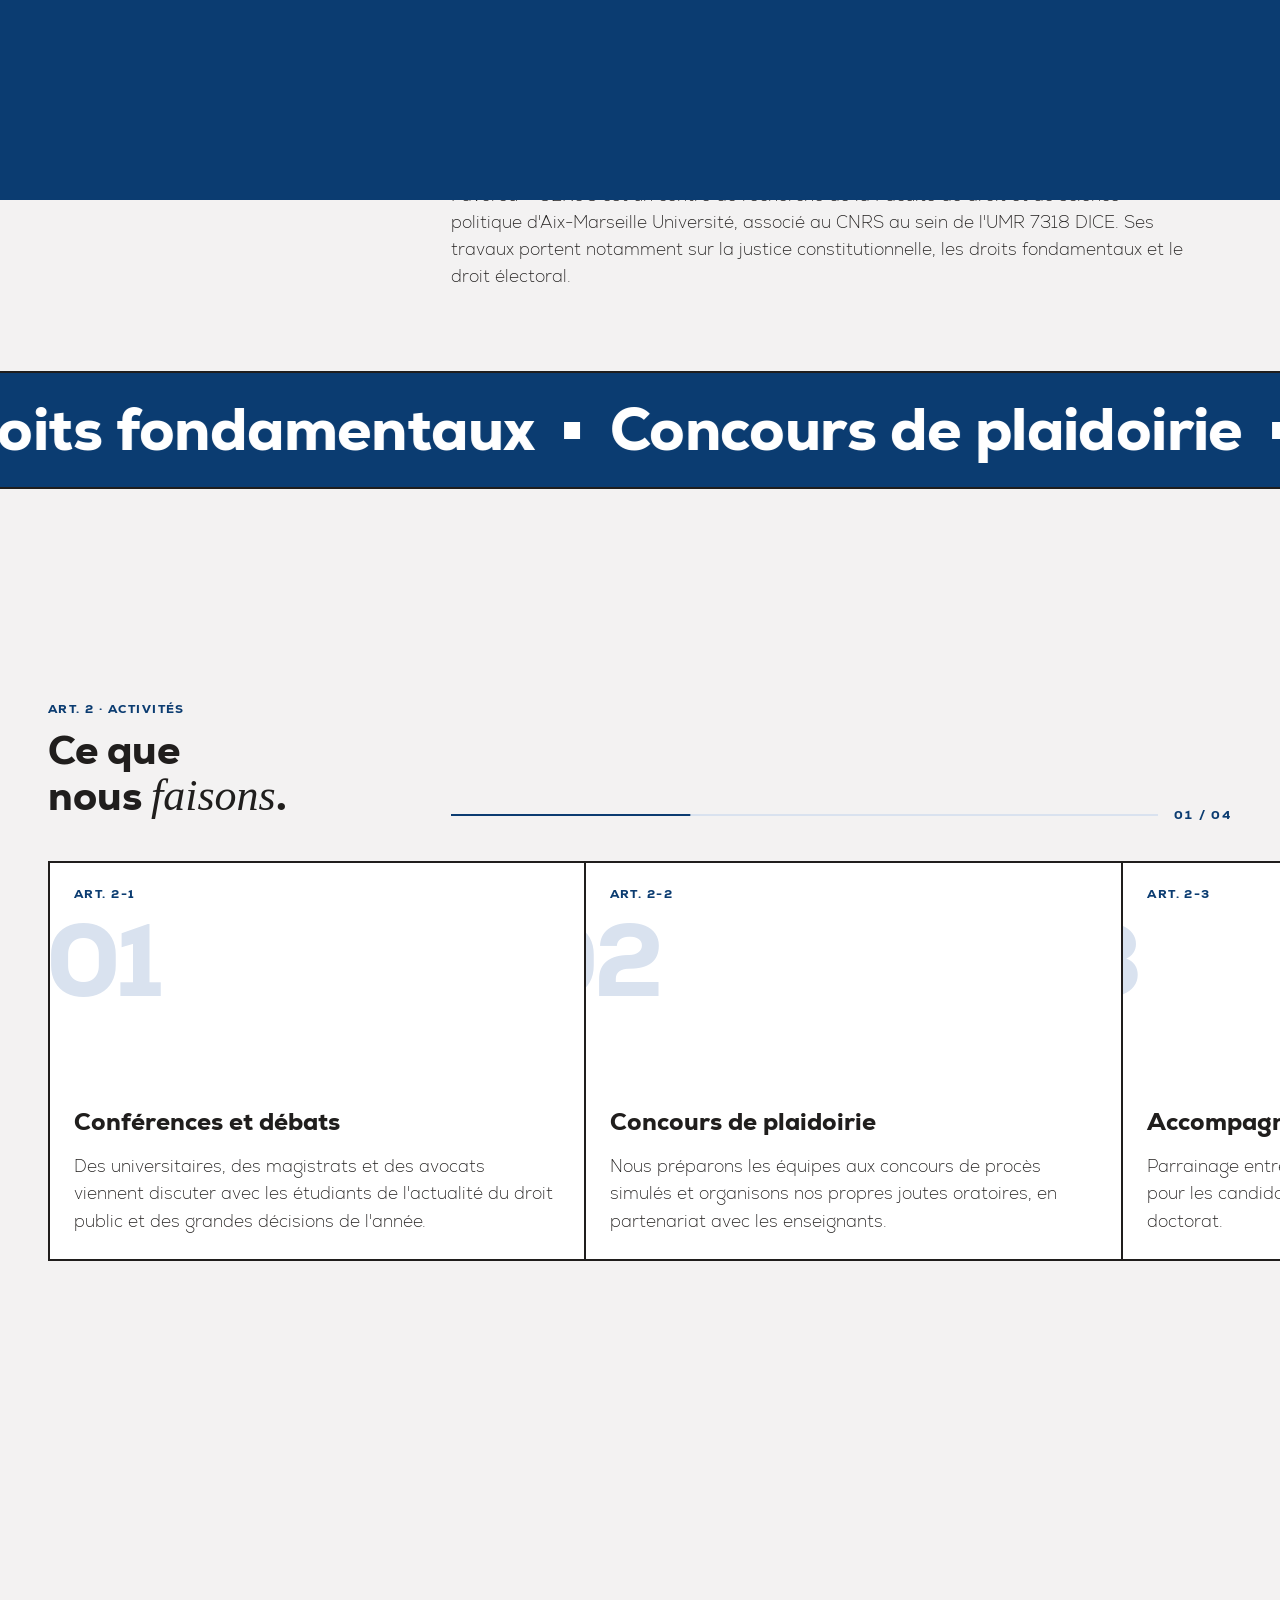
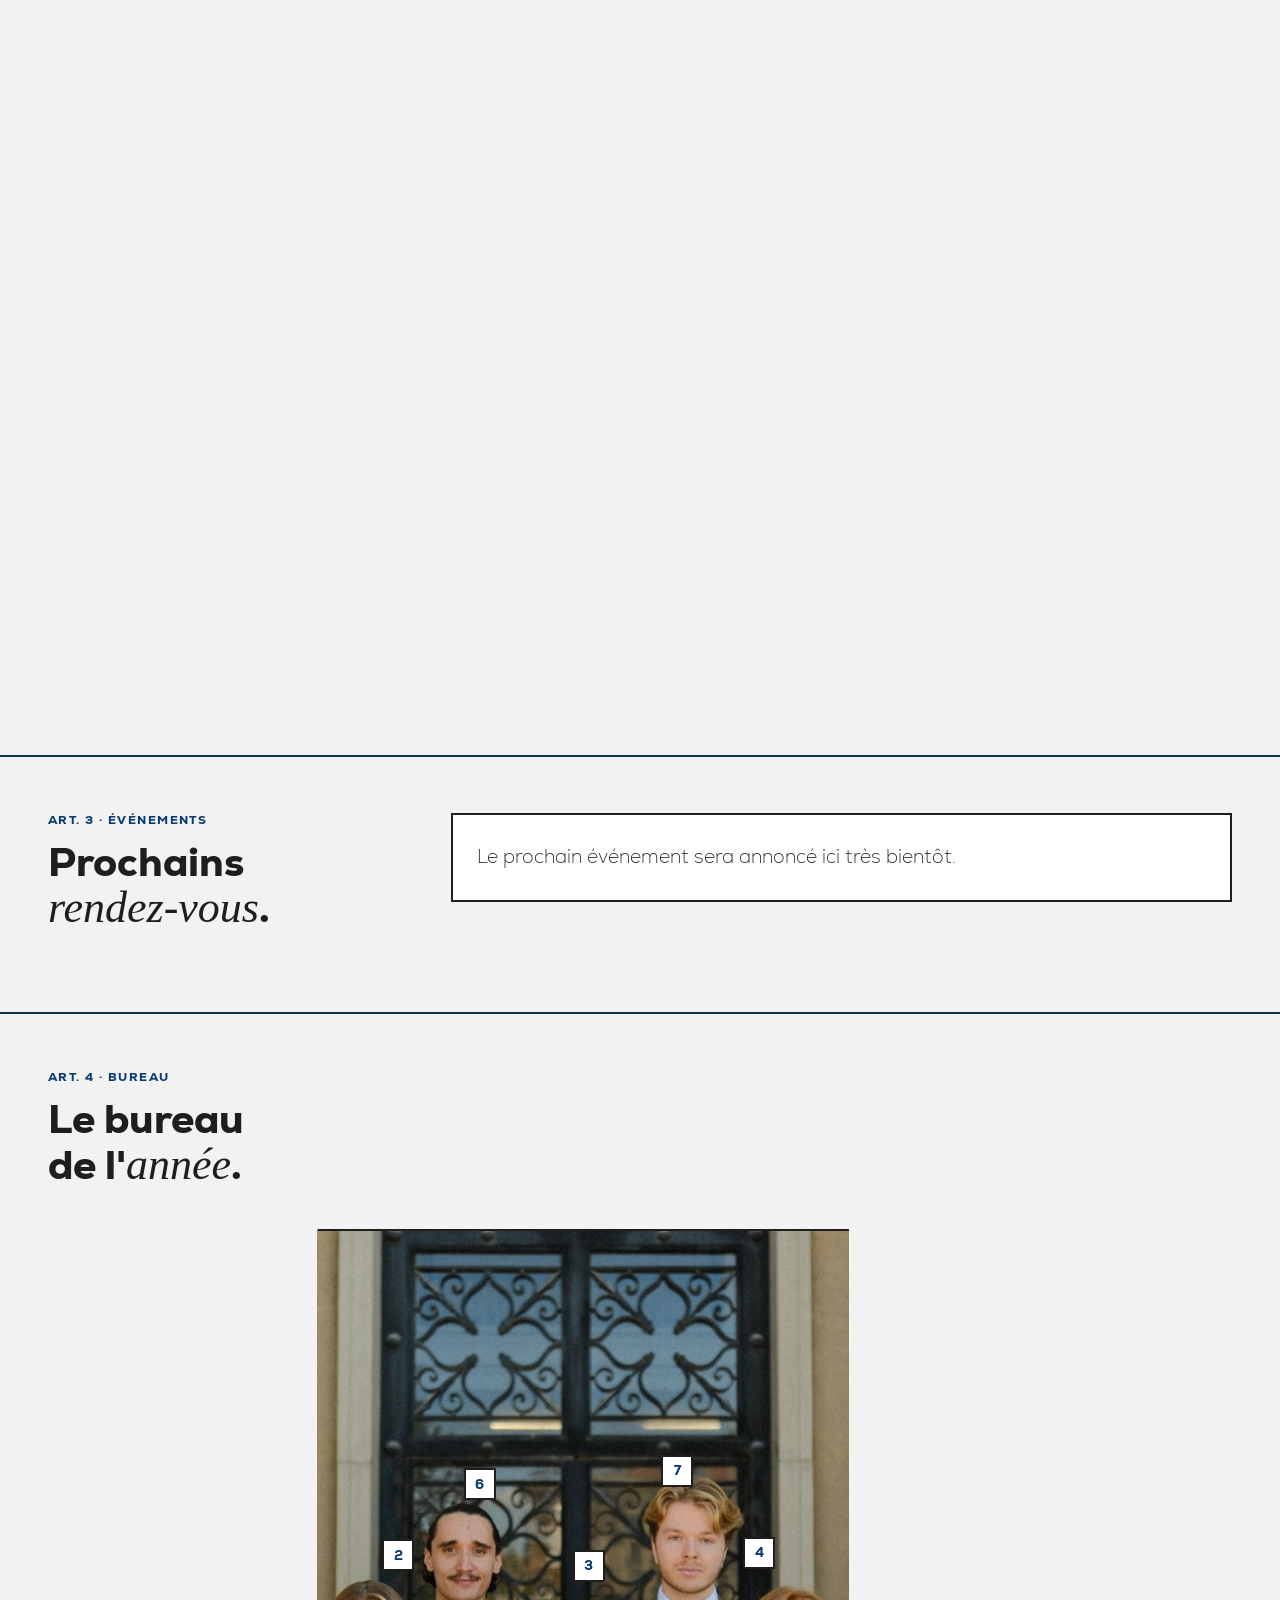
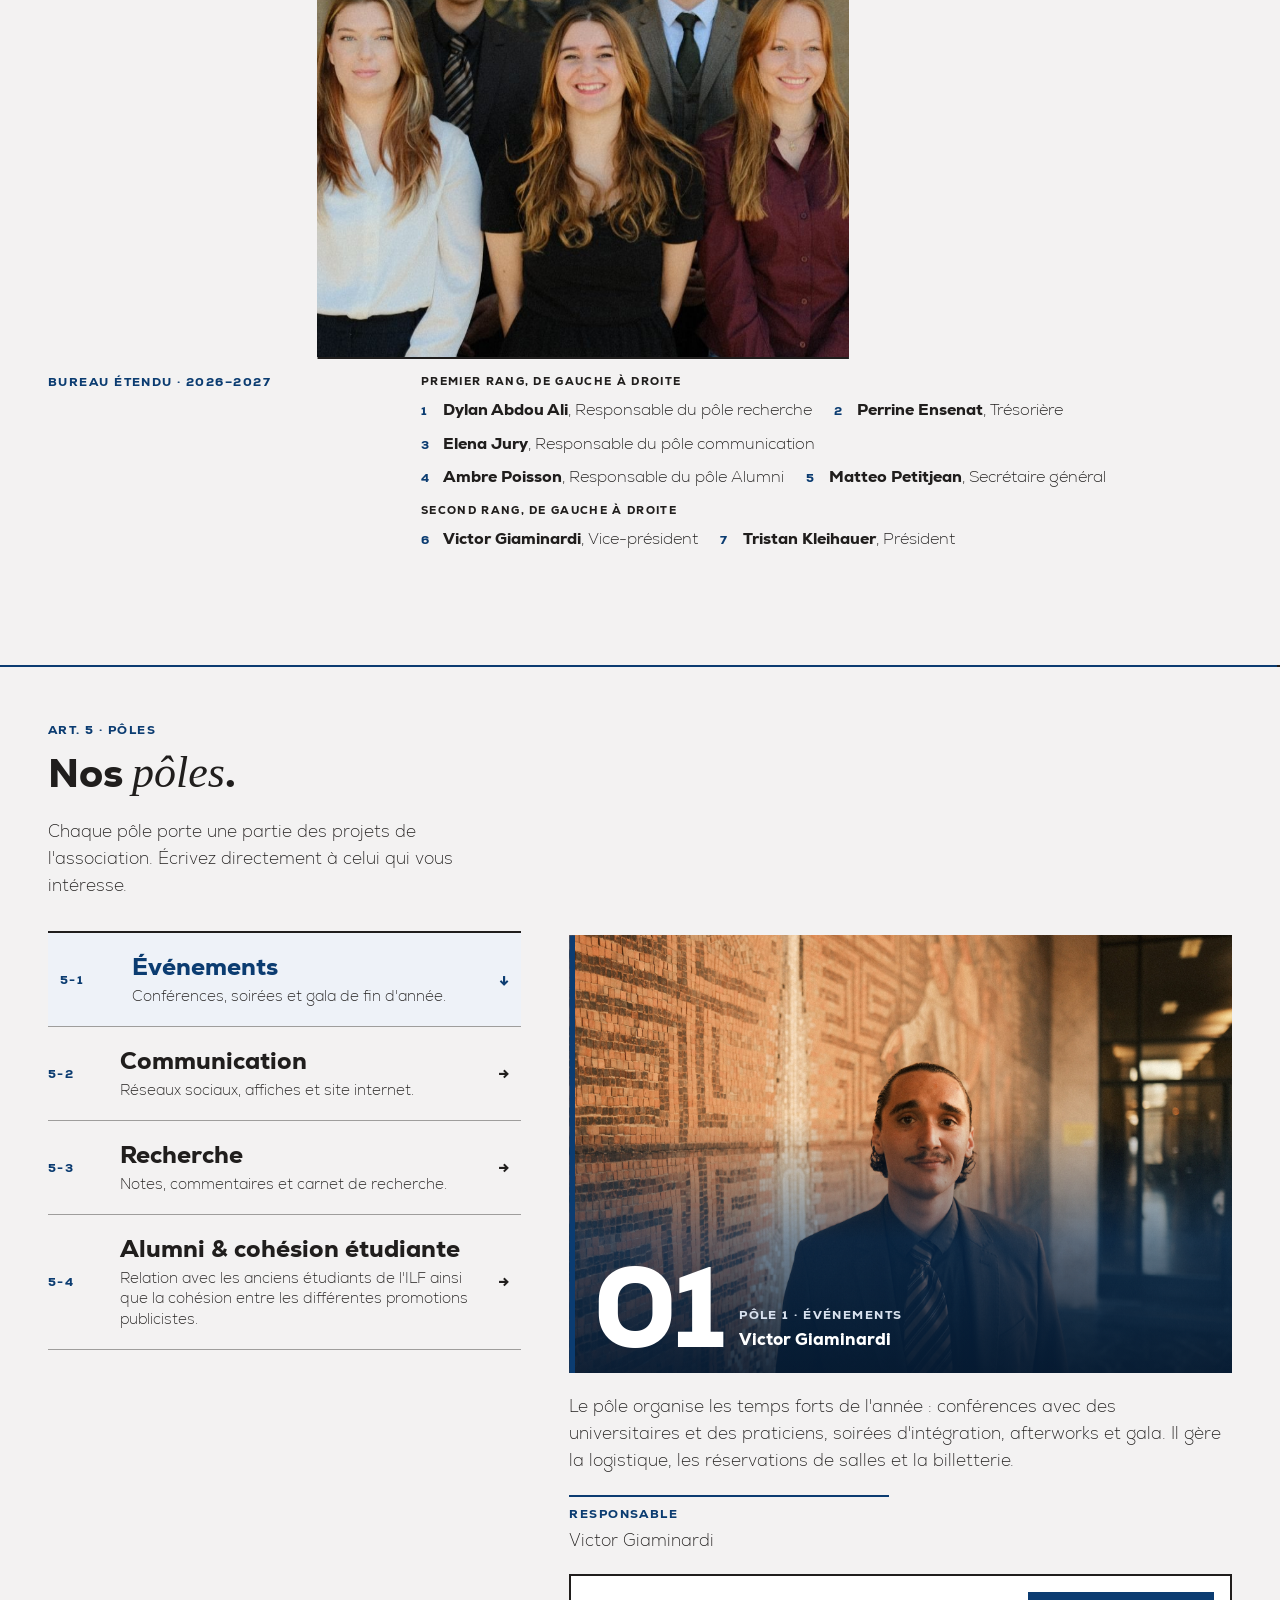
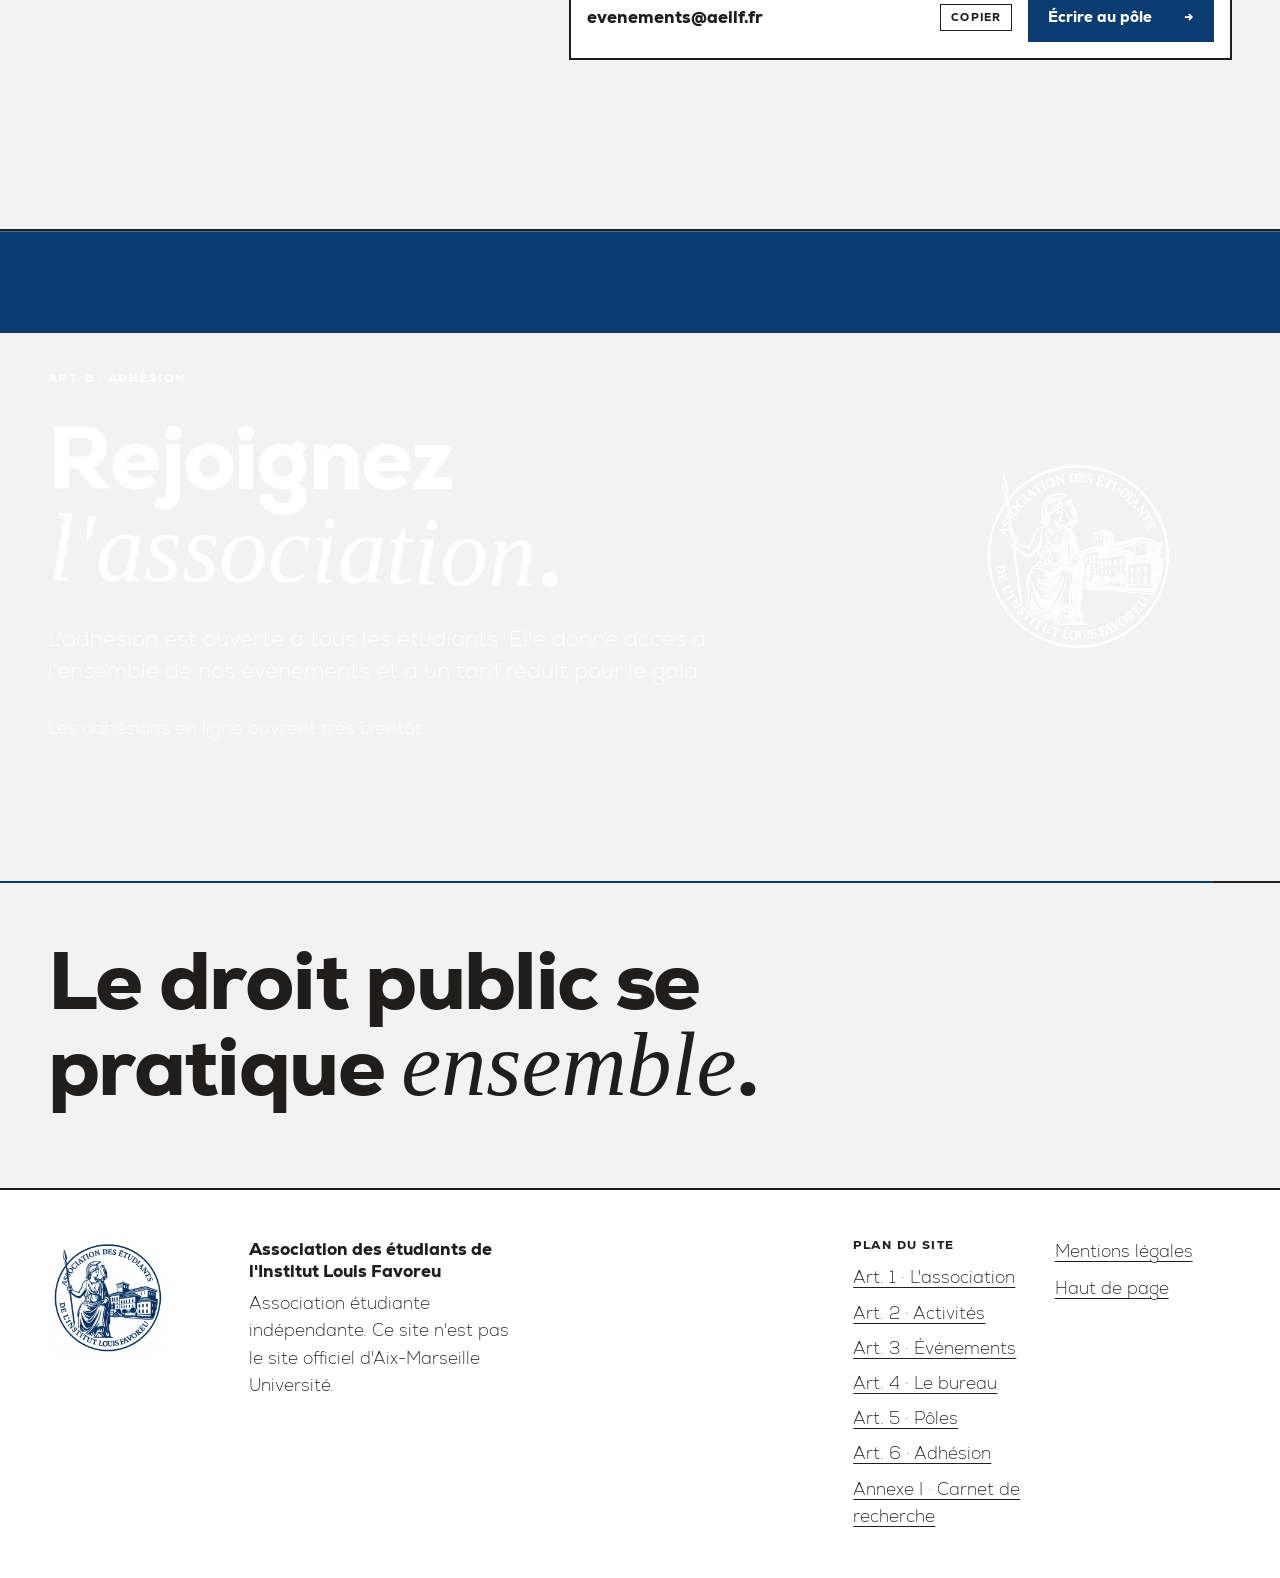
==== commit 1afe7559: "Mise en service : retrait des contenus d'exemple, accueil du carnet vide, adhésion sans lien factice" ====
--- a/index.html
+++ b/index.html
@@ -212,7 +212,8 @@
         <p class="lead join__text" data-bind="adhesionTexte">L'adhésion est ouverte à tous les étudiants.</p>
         <div class="join__row">
           <a class="btn btn--inverse magnetic" id="join-link" href="https://www.helloasso.com" target="_blank" rel="noopener" data-cursor="Adhérer"><span>Adhérer en ligne</span><span class="btn__arrow" aria-hidden="true">→</span></a>
-          <p class="join__price"><span class="label">Cotisation</span><span data-bind="adhesionPrix">À compléter</span></p>
+          <p class="join__price" id="join-price"><span class="label">Cotisation</span><span data-bind="adhesionPrix">À compléter</span></p>
+          <p class="join__soon" id="join-soon" hidden></p>
         </div>
       </div>
       <div class="join__seal">
--- a/assets/style.css
+++ b/assets/style.css
@@ -410,7 +410,7 @@
   border-top: var(--ilf-filet); border-left: var(--ilf-filet);
 }
 .events > li { display: flex; border-right: var(--ilf-filet); border-bottom: var(--ilf-filet); }
-.events__empty { padding: 20px; min-height: 120px; }
+.events__empty { grid-column: 1 / -1; padding: 28px 24px; min-height: 0; background: var(--ilf-blanc); font: 200 19px/1.5 var(--ilf-font); }
 .ev {
   display: flex; flex-direction: column; gap: 12px; width: 100%;
   padding: 20px; min-height: 220px;
@@ -853,6 +853,26 @@
 .carnet__cta { margin-top: 24px; }
 .carnet .r-grid { margin-top: 0; }
 
+
+/* Carnet encore vide */
+.r-soon__intro { margin: 8px 0 0; max-width: 34ch; }
+.r-soon__sub { margin: 0 0 14px; }
+.r-soon__kinds { margin-bottom: 40px; }
+@media (min-width: 1100px) { .r-soon__kinds { grid-template-columns: repeat(3, minmax(0, 1fr)); } }
+.r-soon__card { min-height: 230px; }
+.r-soon__card::before { display: none; }
+.r-soon__n { font: 800 44px/.85 var(--ilf-font); letter-spacing: -.03em; color: var(--ilf-bleu-300); }
+.r-soon__card .r-card__c { -webkit-line-clamp: unset; display: block; }
+.r-soon__steps { list-style: none; margin: 0 0 32px; padding: 0; border-top: var(--ilf-filet); }
+.r-soon__steps li { display: grid; grid-template-columns: 48px minmax(0, 1fr); gap: 12px; align-items: baseline; padding: 16px 0; border-bottom: var(--ilf-filet-leger); }
+.r-soon__steps b { font: 800 22px/1 var(--ilf-font); color: var(--ilf-bleu); }
+.r-soon__steps strong { font-weight: 800; }
+.r-soon__cta { justify-self: start; }
+.r-soon .section__body { display: grid; justify-items: stretch; }
+/* Adhésion en ligne pas encore ouverte */
+.join__soon { margin: 0; max-width: 52ch; font: 200 18px/1.5 var(--ilf-font); }
+.join__soon a { color: inherit; font-weight: 800; }
+
 @media (prefers-reduced-motion: reduce) {
   html:not(.lenis) { scroll-behavior: auto; }
   *, *::before, *::after { animation: none !important; transition-duration: .01ms !important; }
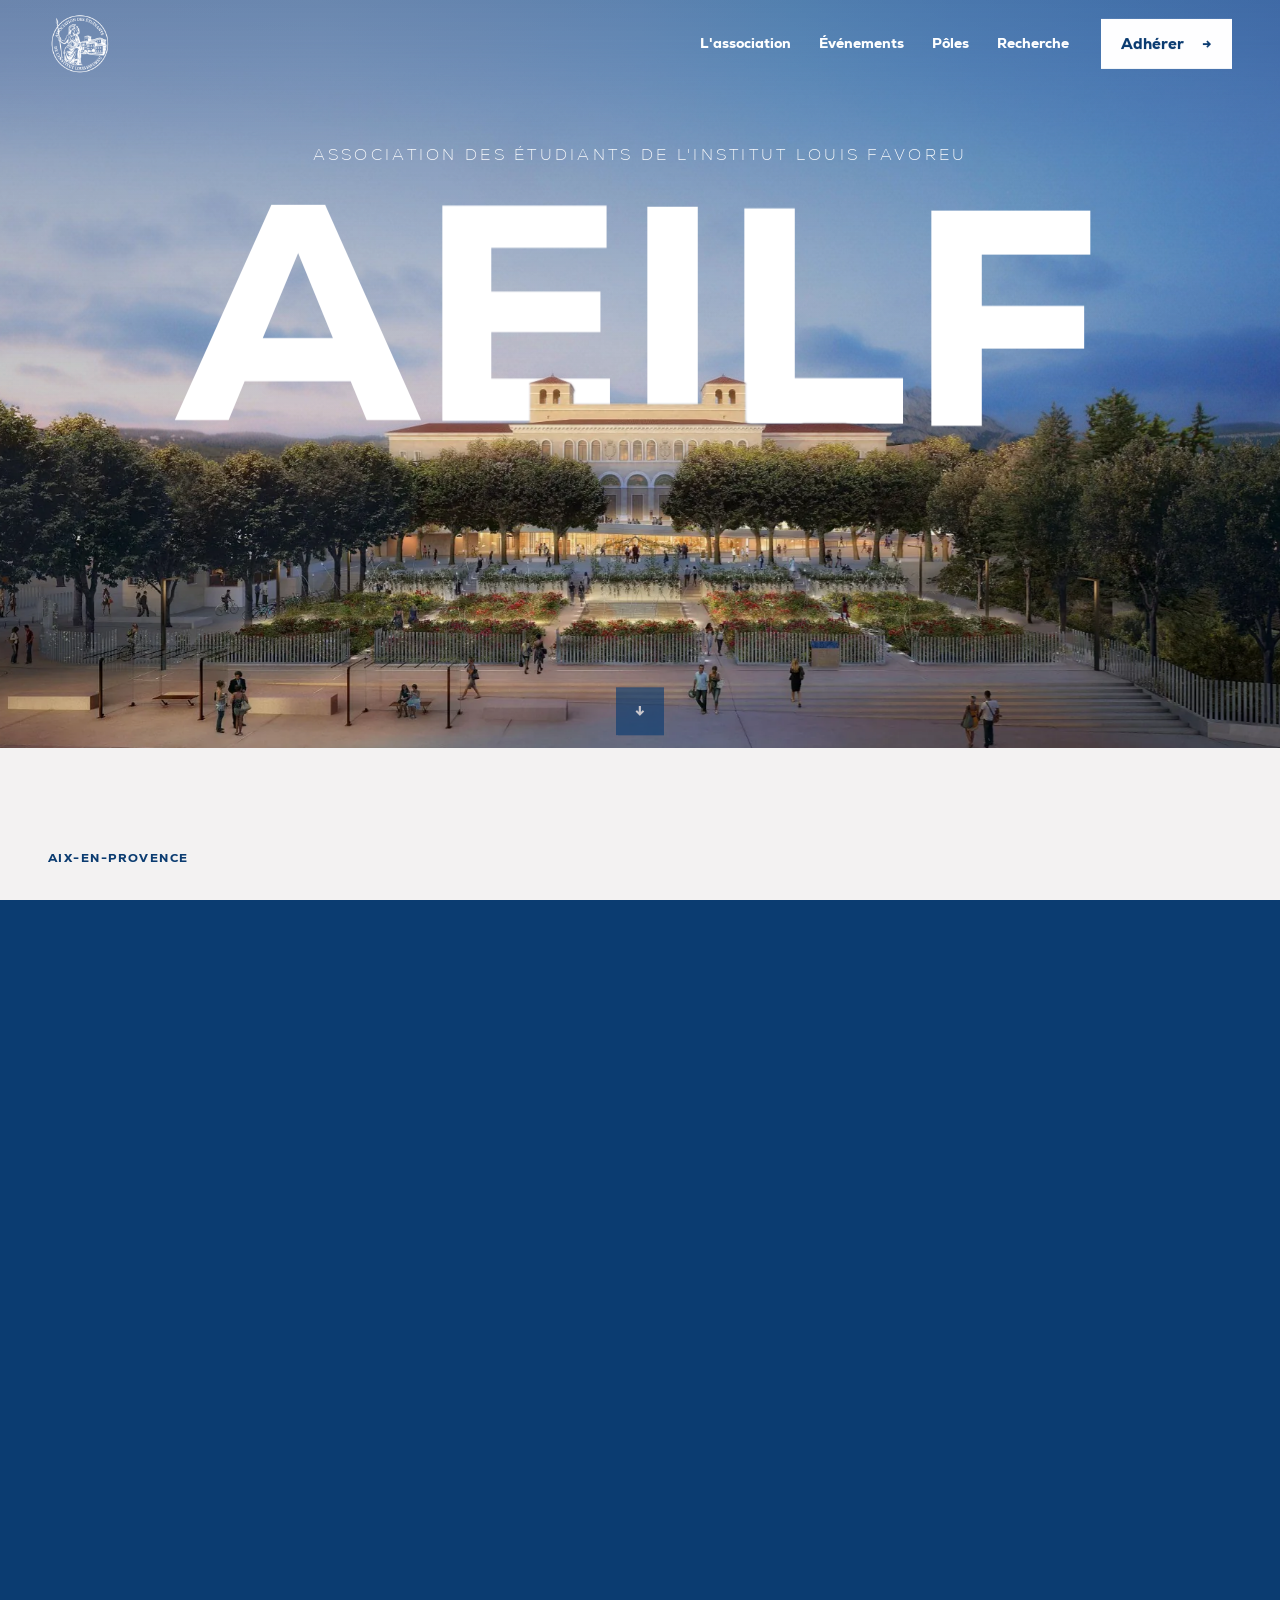
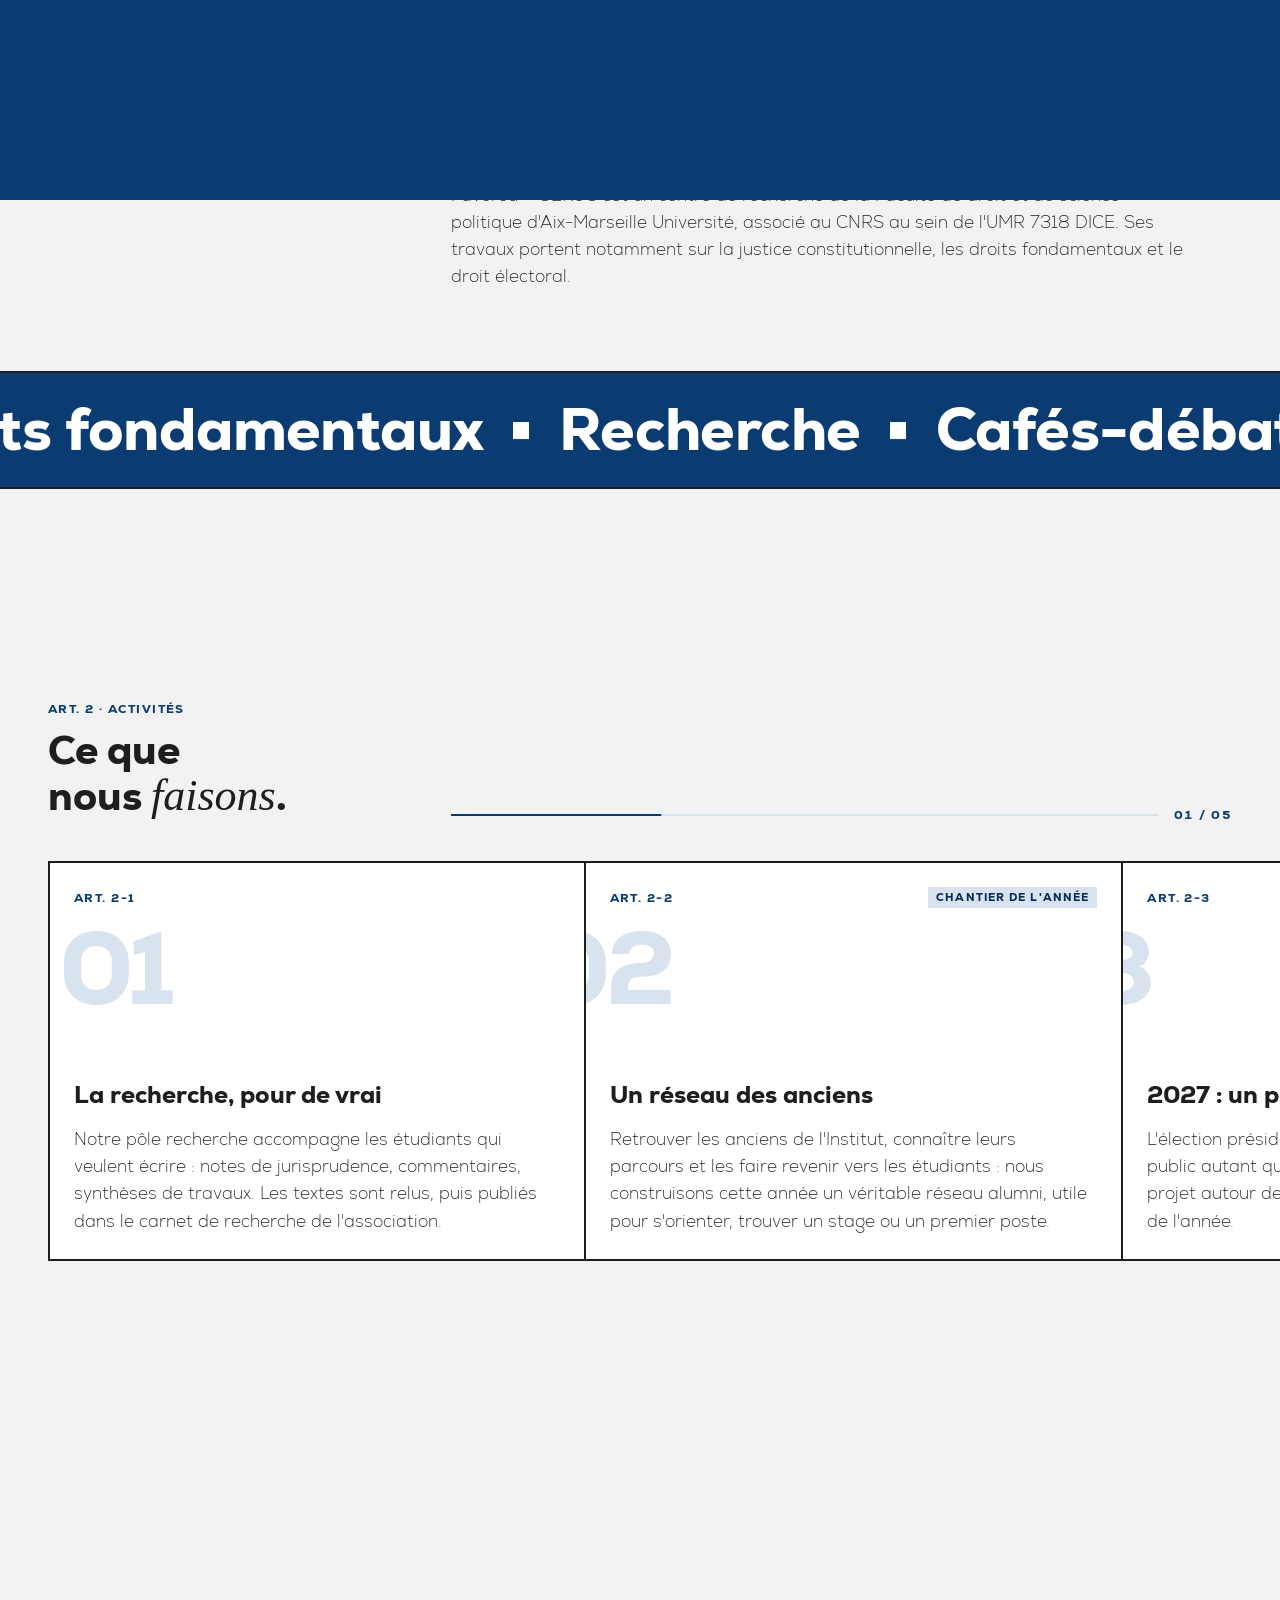
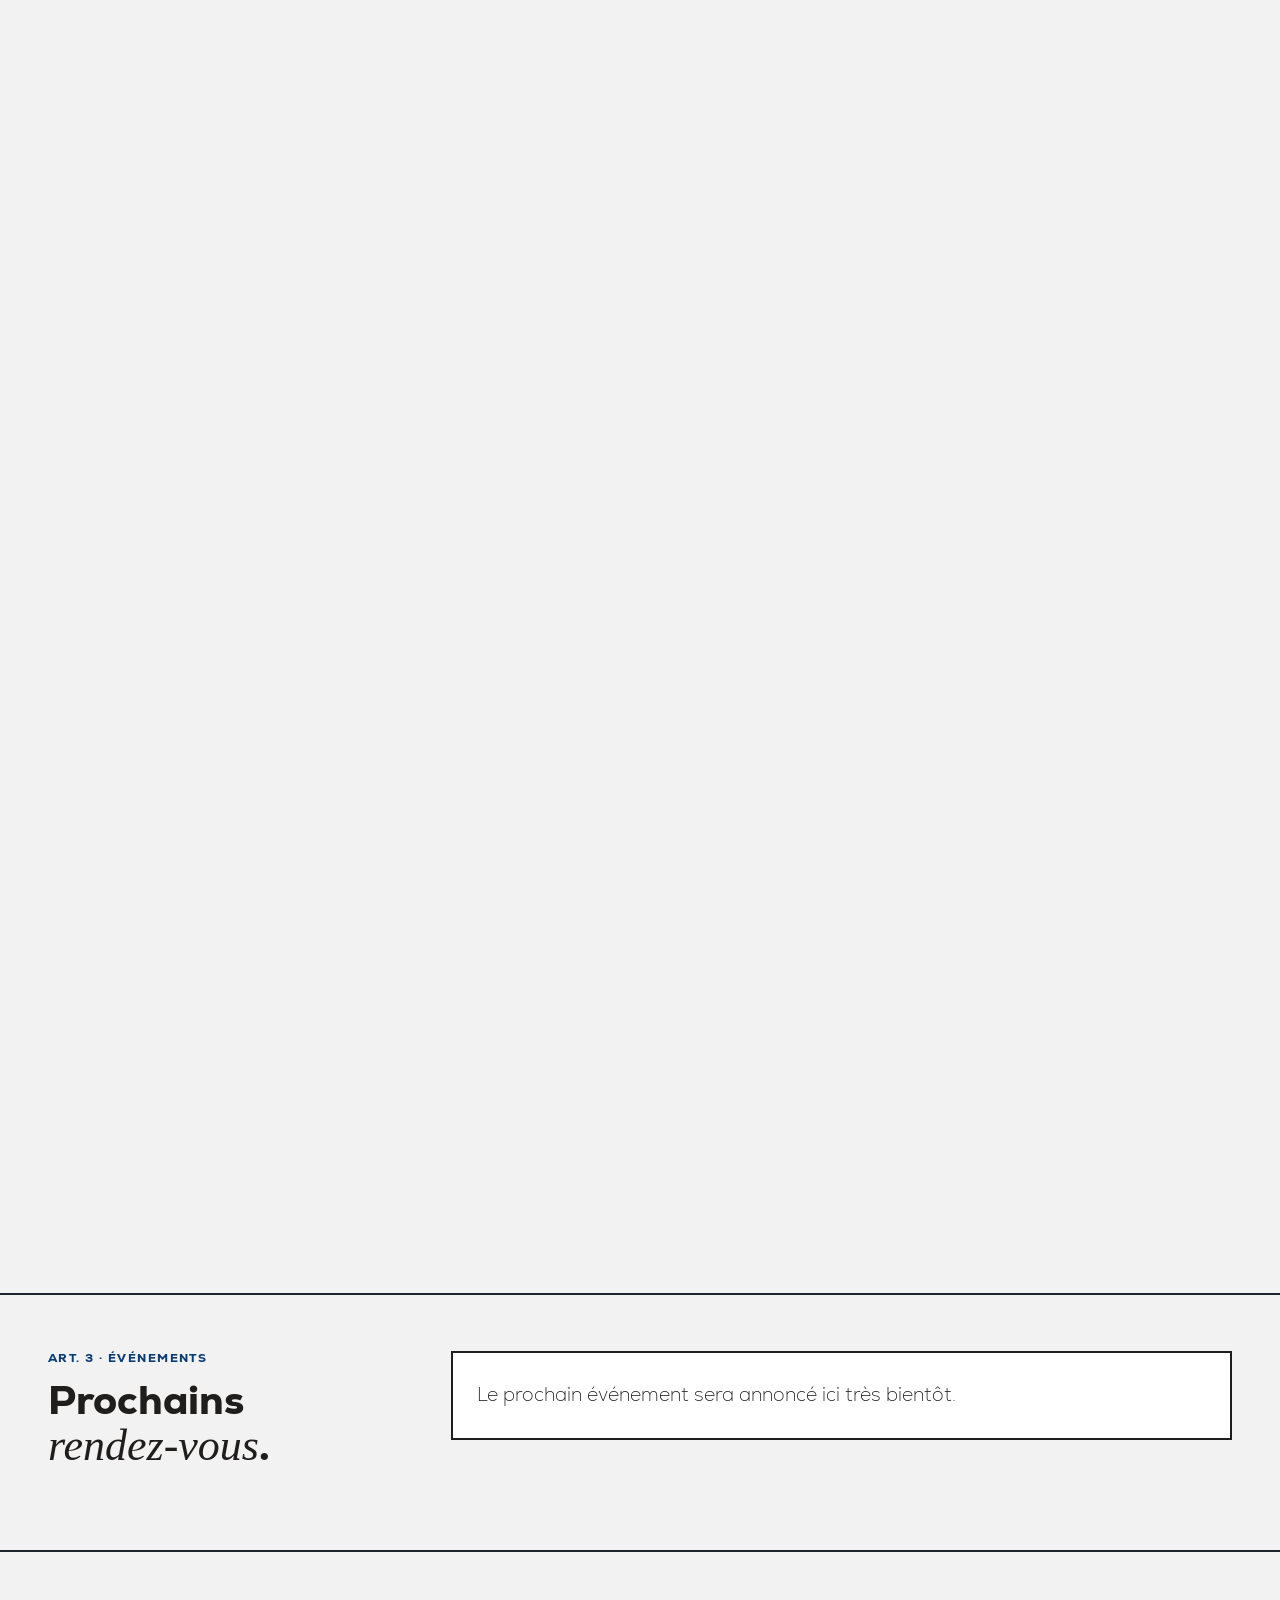
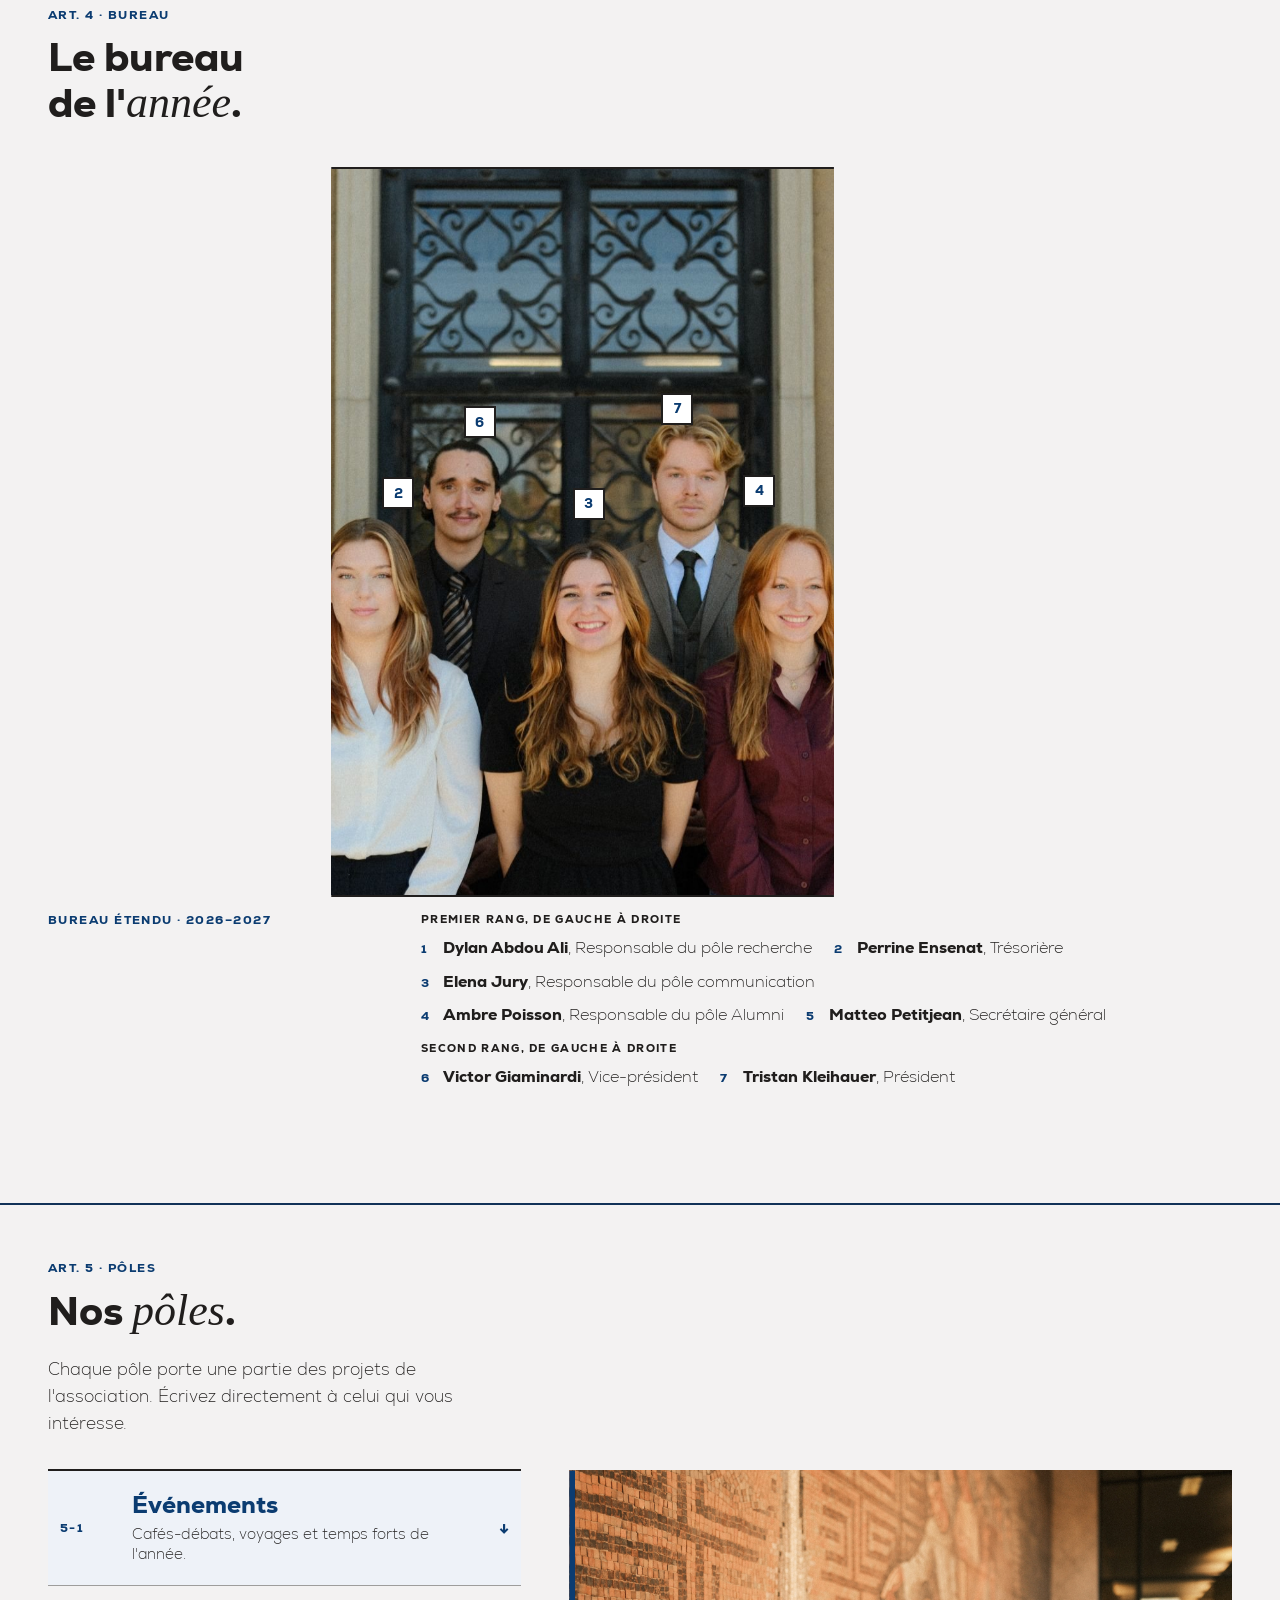
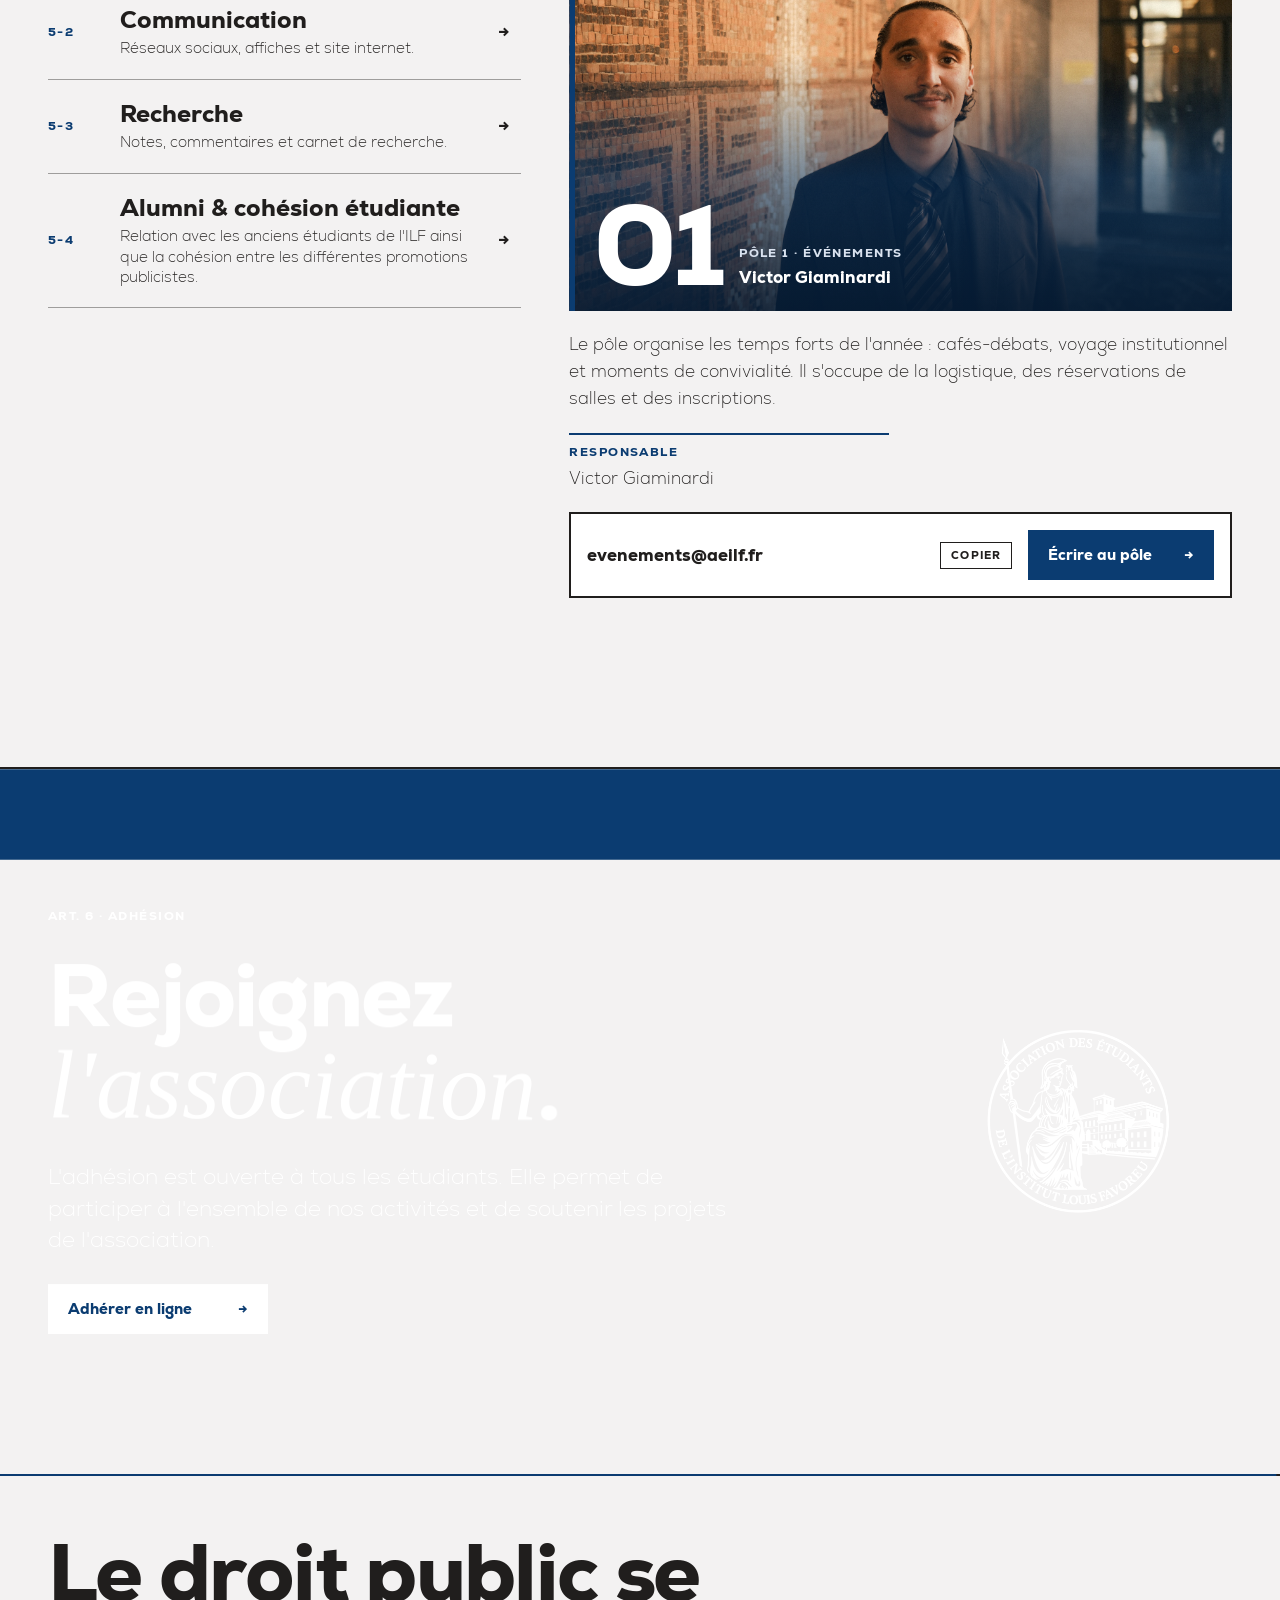
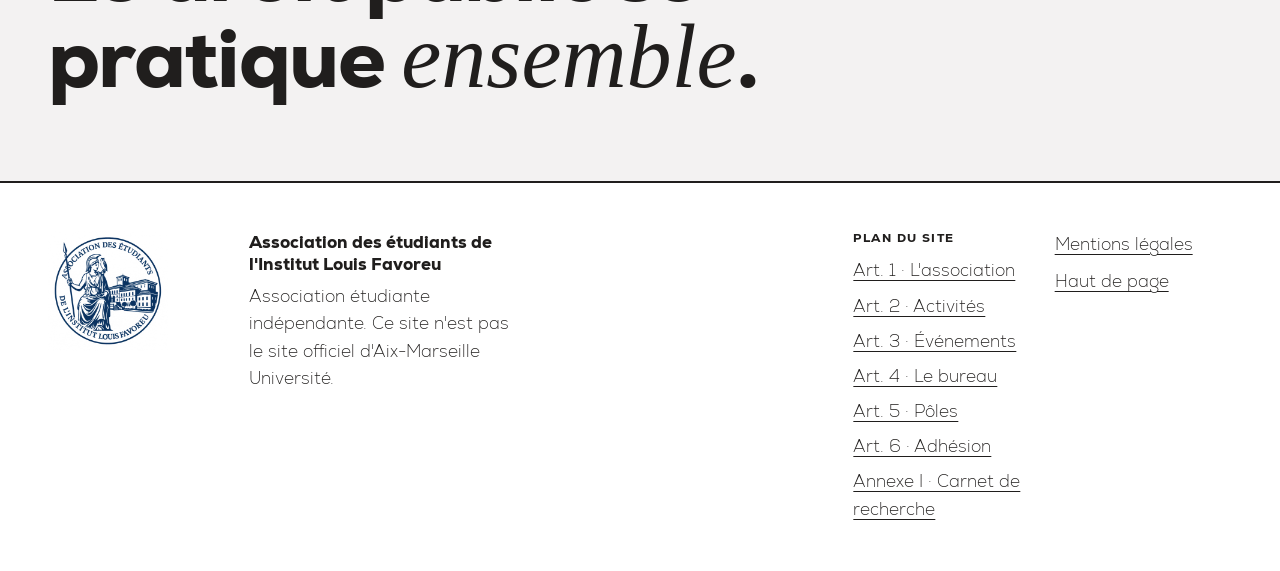
==== commit 89381a79: "Activités réelles de l'association (recherche, alumni, projet 2027, cafés-débats, voyages) ; textes " ====
--- a/index.html
+++ b/index.html
@@ -5,7 +5,7 @@
 <meta name="viewport" content="width=device-width, initial-scale=1, viewport-fit=cover">
 <title>AE Institut Louis Favoreu</title>
 <meta name="claude:viewport-fit-sides" content="cover">
-<meta name="description" content="Association des étudiants de l'Institut Louis Favoreu, Aix-Marseille Université : conférences, concours de plaidoirie, vie associative.">
+<meta name="description" content="Association des étudiants de l'Institut Louis Favoreu, Aix-Marseille Université : recherche, cafés-débats, réseau alumni et voyages.">
 <link rel="icon" href="assets/brand/favicon.svg" type="image/svg+xml">
 <script>try{if(!matchMedia("(prefers-reduced-motion: reduce)").matches&&!sessionStorage.getItem("ilf-intro"))document.documentElement.classList.add("is-loading")}catch(e){}</script>
 <link rel="preload" href="images/fdsp-premier-plan.webp" as="image" type="image/webp">
@@ -86,7 +86,7 @@
       </h2>
 
       <div class="intro__side">
-        <p class="lead" data-bind="accroche">Conférences, concours, rencontres avec les praticiens : l'association fait vivre au quotidien la communauté des étudiants en droit public d'Aix-en-Provence.</p>
+        <p class="lead" data-bind="accroche">Recherche, cafés-débats, réseau des anciens, voyages : l'association fait vivre au quotidien la communauté des étudiants en droit public d'Aix-en-Provence.</p>
         <div class="intro__ctas">
           <a class="btn btn--primary magnetic" href="#adherer" data-cursor="Adhérer"><span>Rejoindre l'association</span><span class="btn__arrow" aria-hidden="true">→</span></a>
           <a class="btn btn--secondary" href="#agenda"><span>Voir les événements</span><span class="btn__arrow" aria-hidden="true">→</span></a>
@@ -103,7 +103,7 @@
         <h2 class="h2 split-lines">Ce qui nous <span class="ilf-accent">réunit</span>.</h2>
       </div>
       <div class="section__body">
-        <p class="manifesto" data-bind="manifeste" data-split>Nous croyons que le droit constitutionnel ne s'apprend pas seulement dans les amphithéâtres. Il se discute, se plaide, se confronte aux juges et aux praticiens.</p>
+        <p class="manifesto" data-bind="manifeste" data-split>Nous croyons que le droit public ne s'apprend pas seulement dans les amphithéâtres. Il se discute, s'écrit, se confronte à l'actualité et à celles et ceux qui le pratiquent.</p>
         <div class="institut reveal">
           <p class="label">L'institut</p>
           <p data-bind="institut">Fondé à Aix-en-Provence par le professeur Louis Favoreu (1936-2004), l'Institut Louis Favoreu – GERJC est un centre de recherche de la Faculté de droit et de science politique d'Aix-Marseille Université, associé au CNRS au sein de l'UMR 7318 DICE. Ses travaux portent notamment sur la justice constitutionnelle, les droits fondamentaux et le droit électoral.</p>
--- a/assets/style.css
+++ b/assets/style.css
@@ -383,6 +383,9 @@
 .act:hover::before { clip-path: circle(150% at var(--mx, 50%) var(--my, 50%)); }
 .act:hover { color: var(--ilf-blanc); }
 .act__n { color: var(--ilf-bleu); transition: color .5s; }
+.act__top { display: flex; justify-content: space-between; align-items: center; gap: 12px; flex-wrap: wrap; min-height: 22px; }
+.act__tag { font: 800 11px/1 var(--ilf-font); letter-spacing: .1em; text-transform: uppercase; padding: 5px 8px; background: var(--ilf-bleu-200); color: var(--ilf-bleu-800); transition: background .5s, color .5s; }
+.act:hover .act__tag { background: var(--ilf-blanc); color: var(--ilf-bleu); }
 .act:hover .act__n { color: var(--ilf-blanc); }
 .act__big { font: 800 clamp(72px, 8vw, 112px)/.85 var(--ilf-font); letter-spacing: -.04em; color: var(--ilf-bleu-200); transition: color .5s; }
 .act:hover .act__big { color: var(--ilf-bleu-500); }
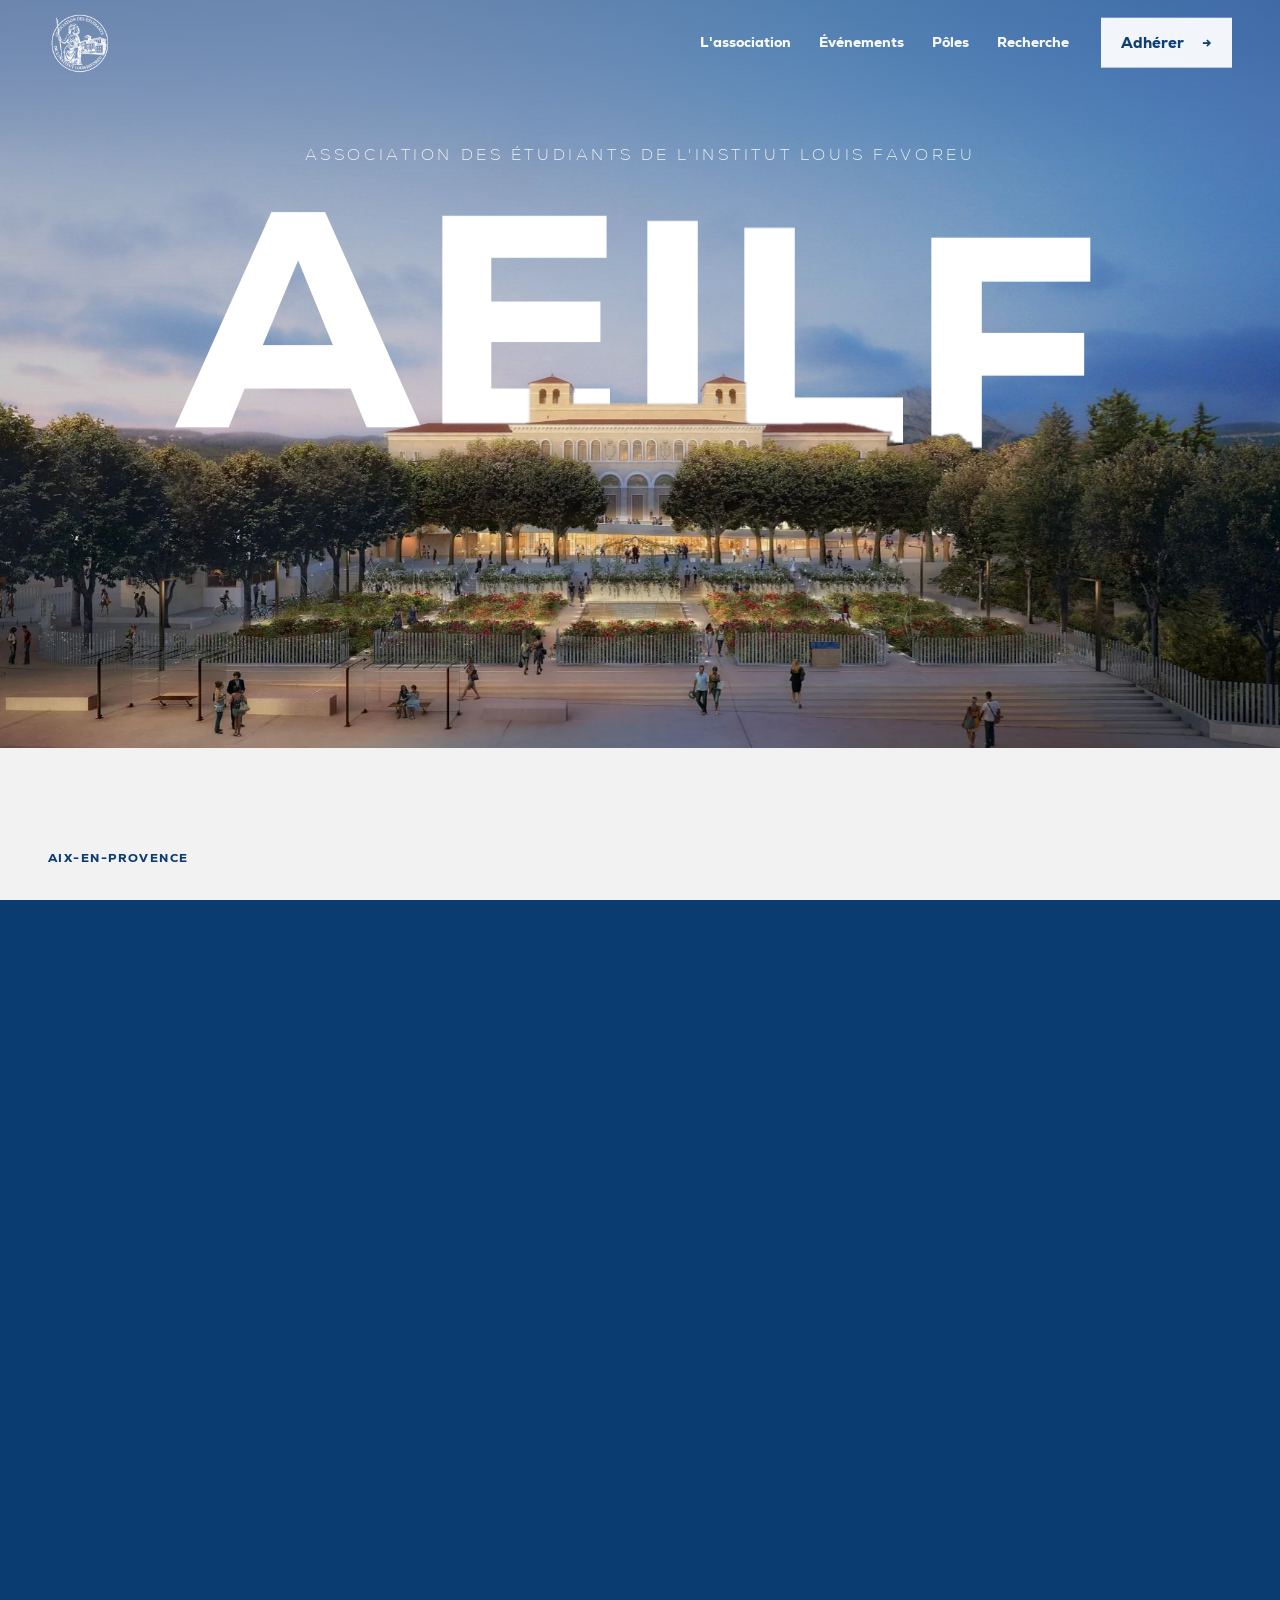
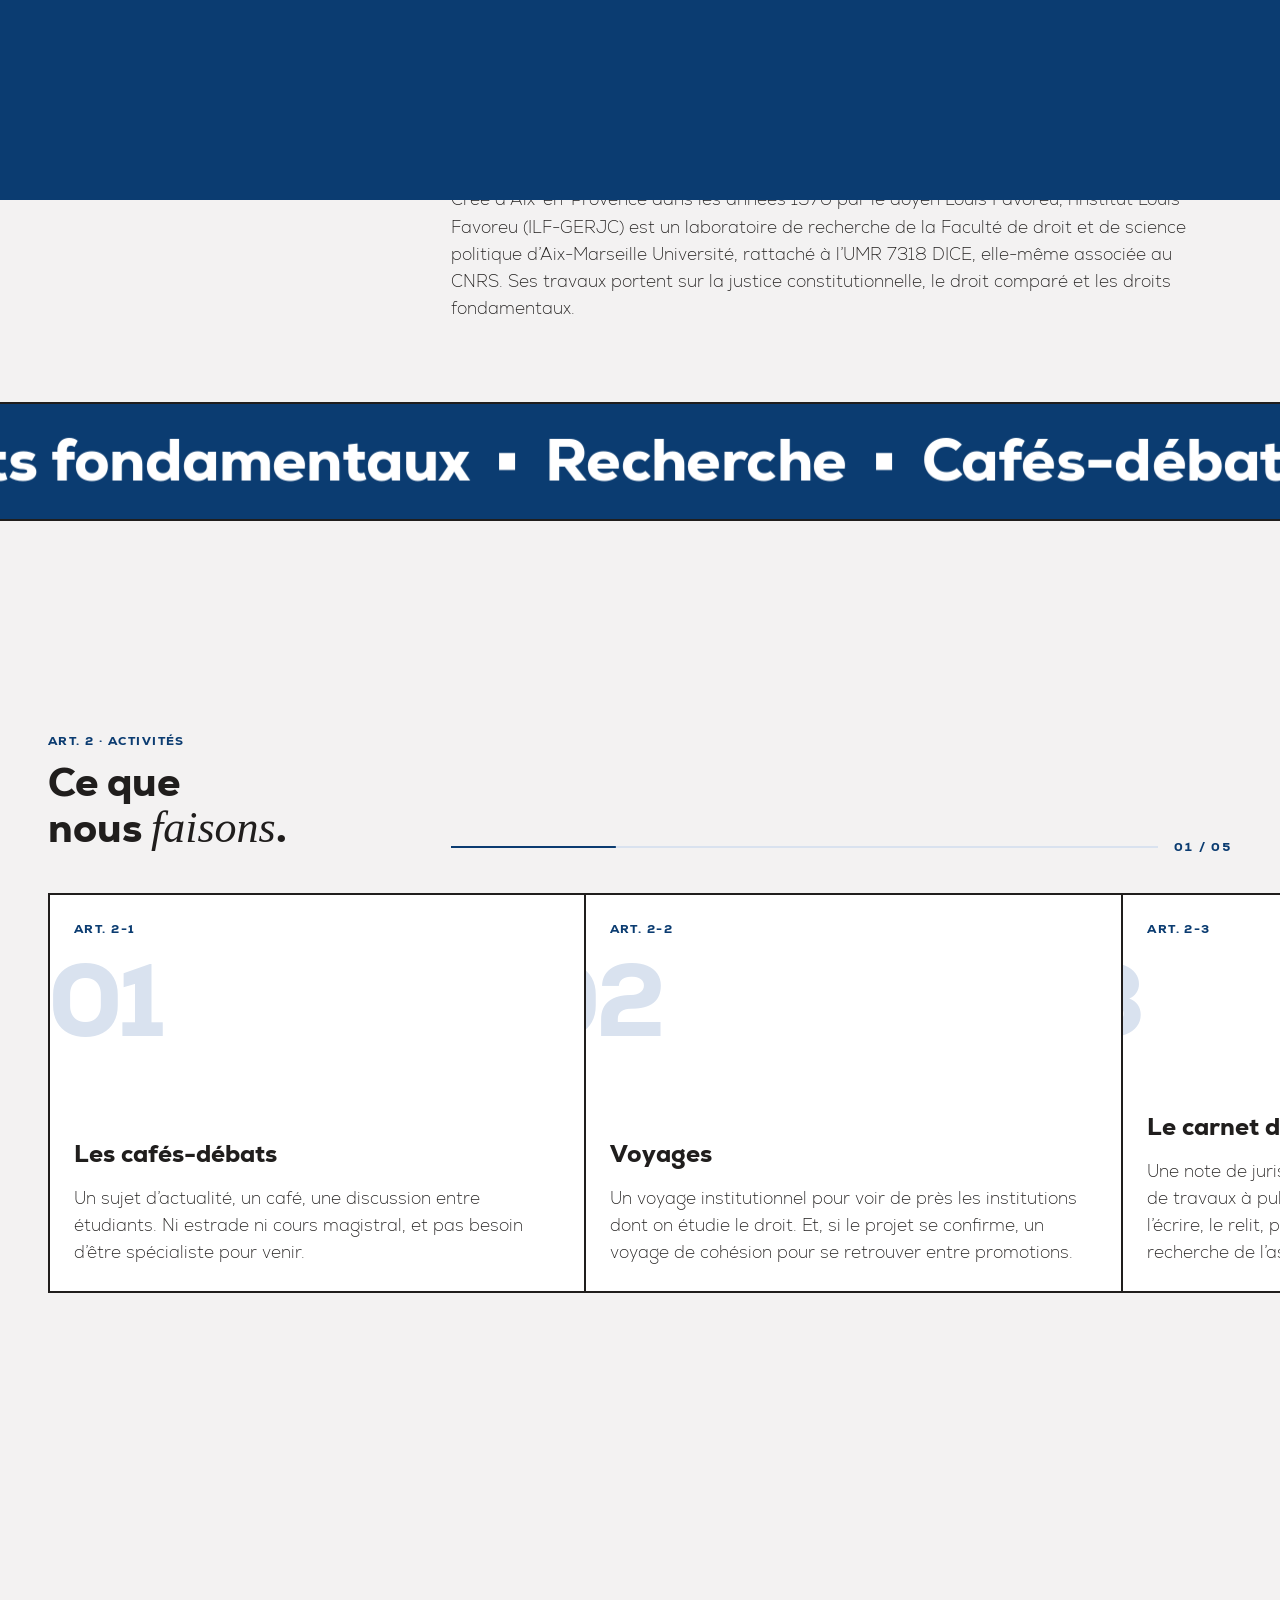
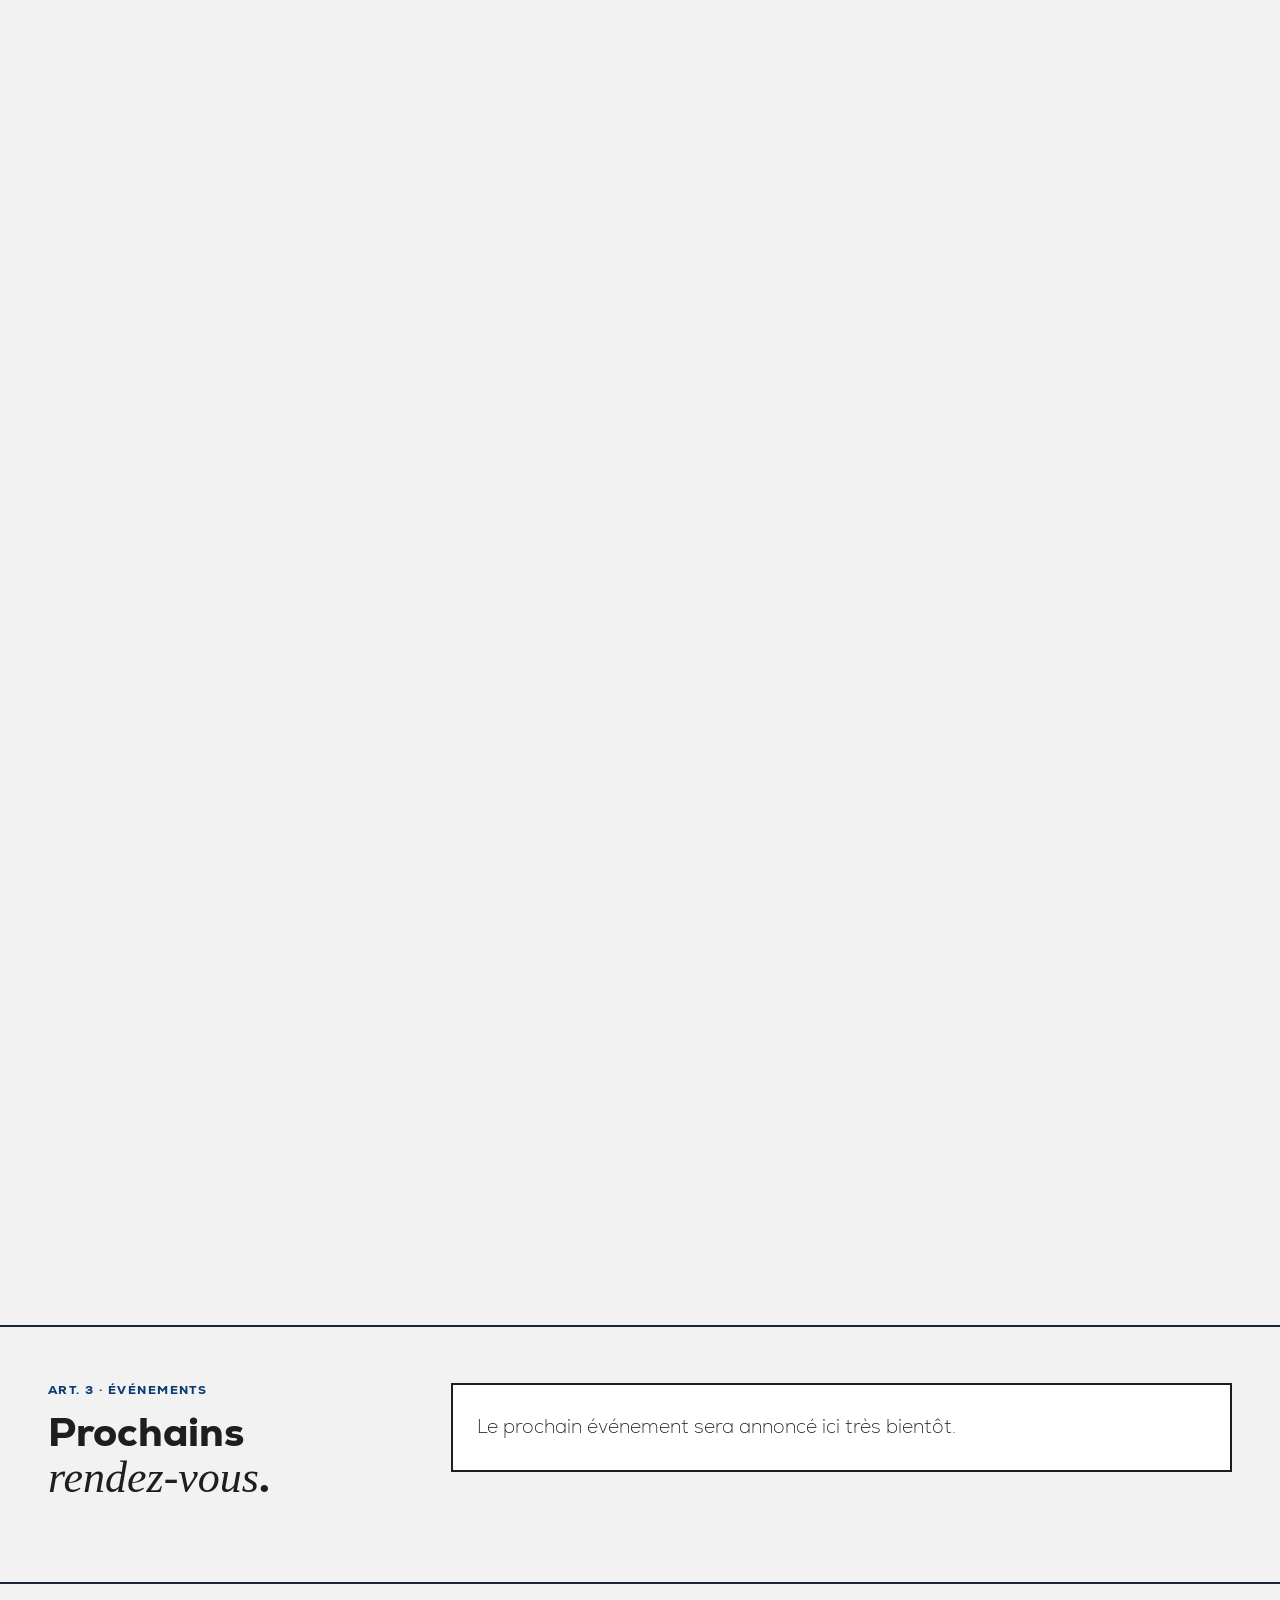
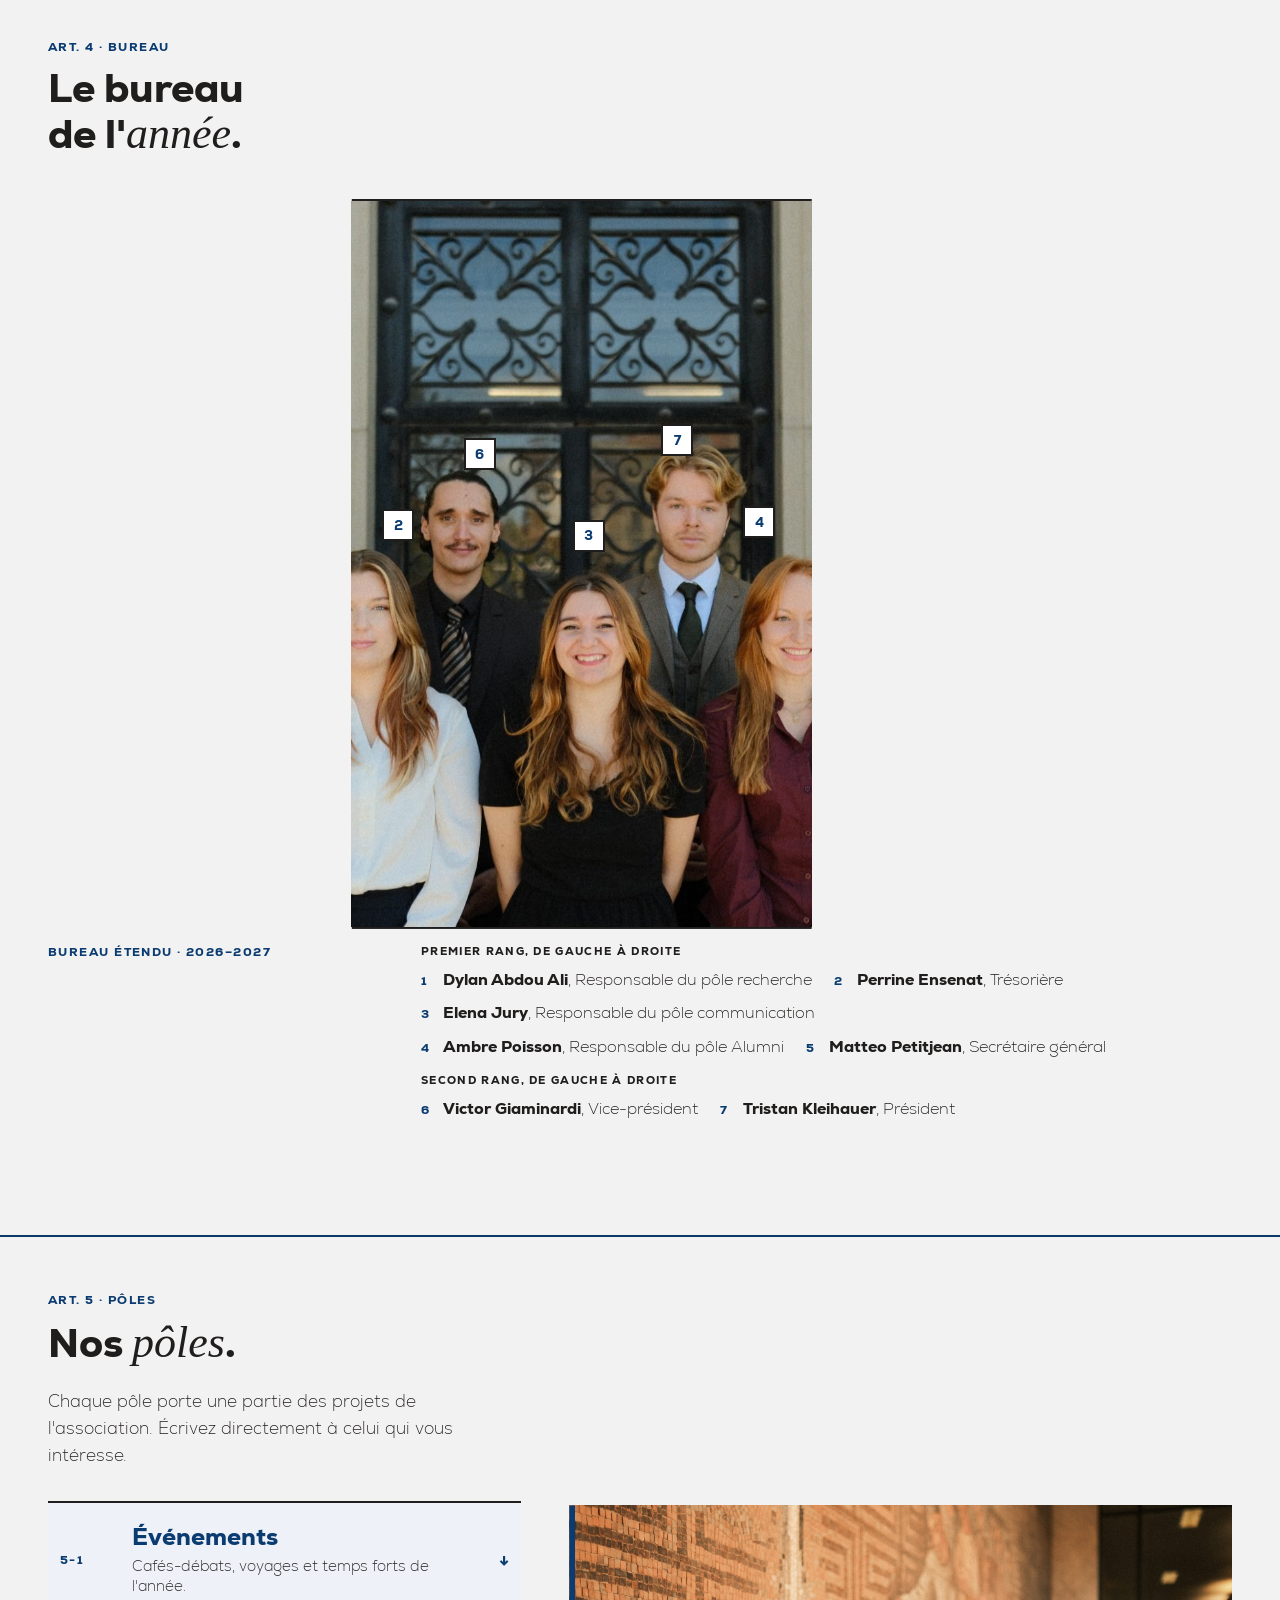
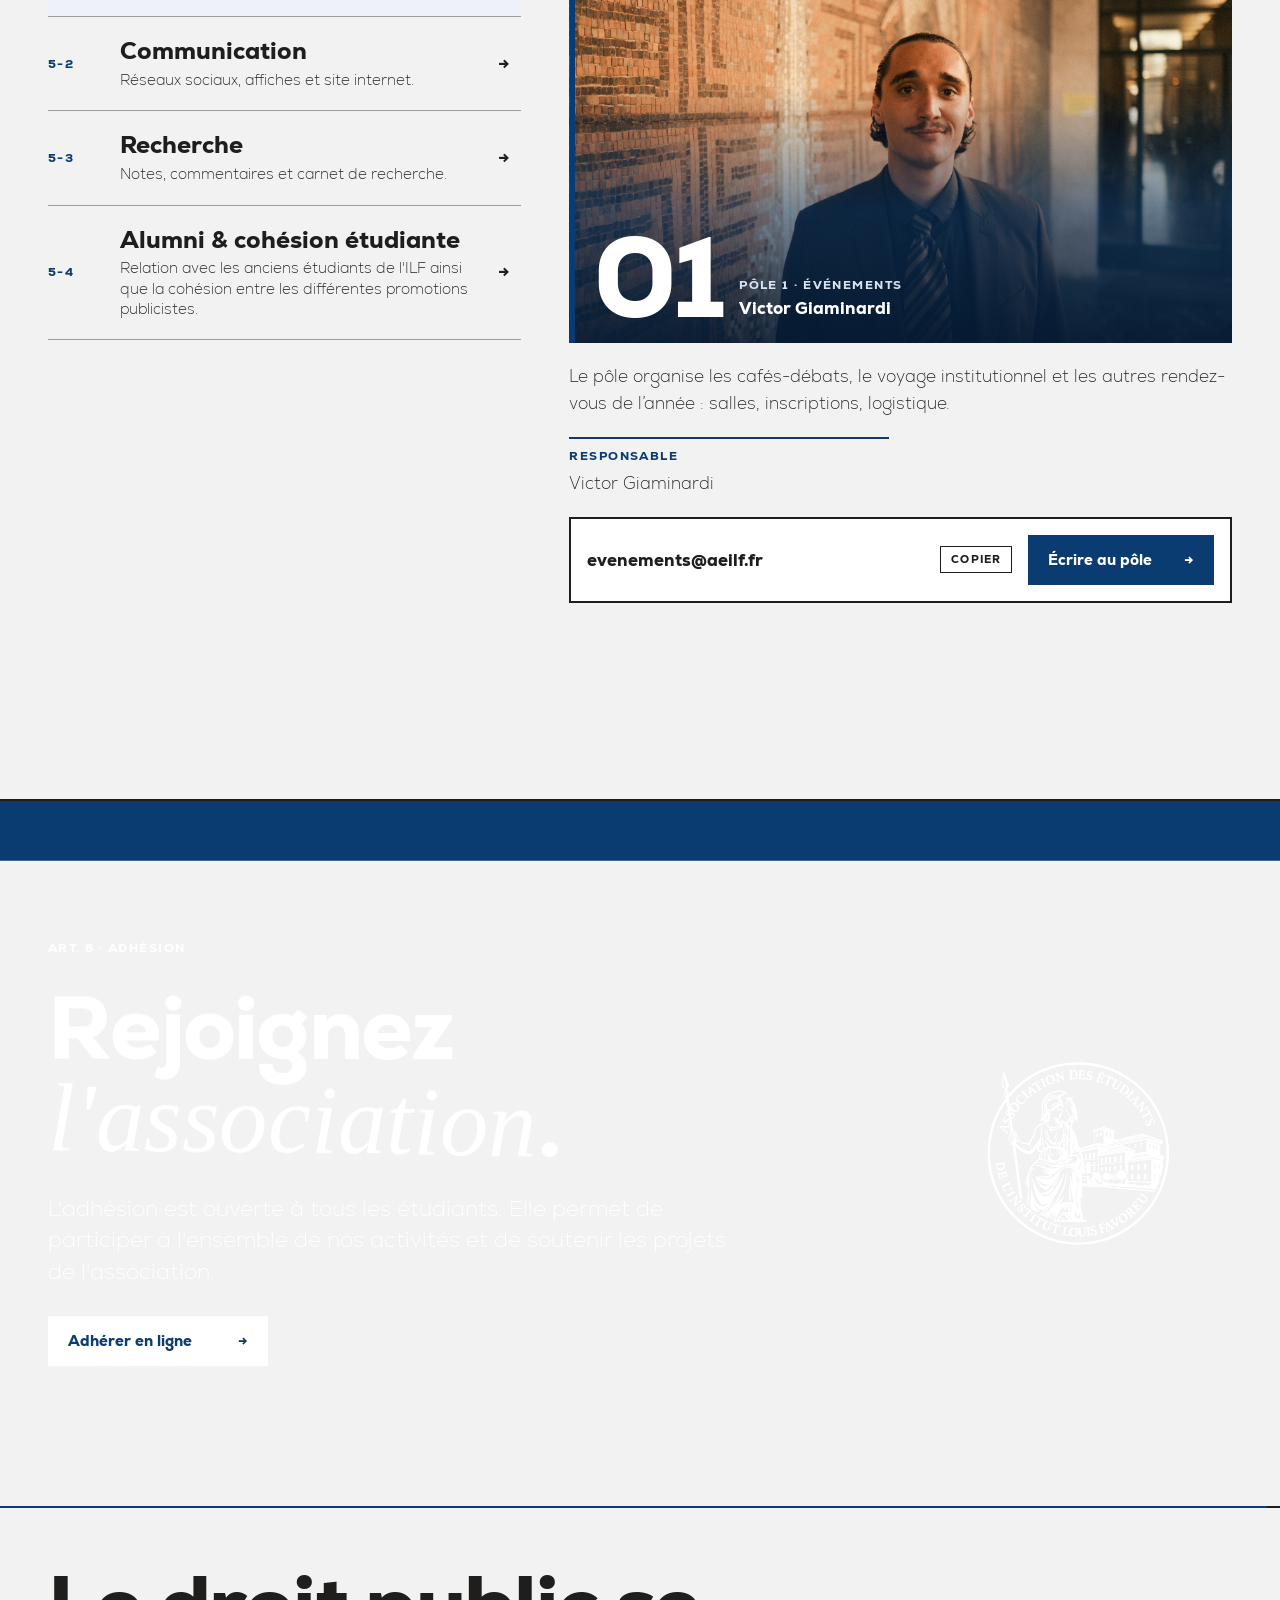
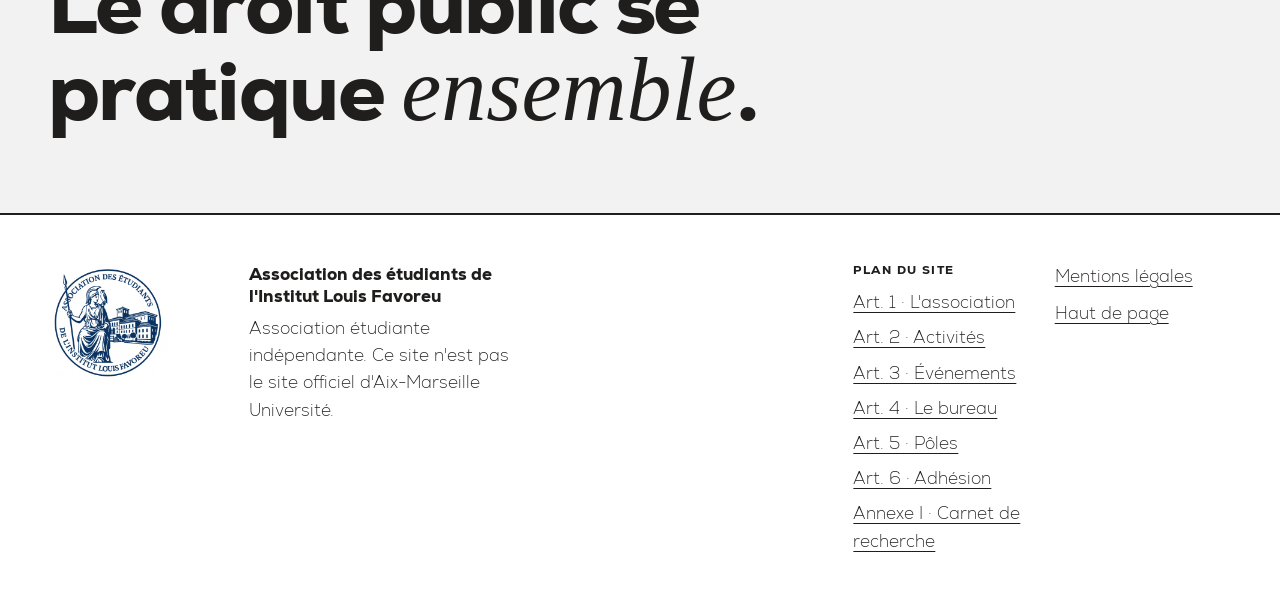
==== commit aef1cea8: "Textes définitifs : activités, accroche, pôles, carnet, paragraphe sur l'Institut Co-Authored-By: Cl" ====
--- a/index.html
+++ b/index.html
@@ -86,7 +86,7 @@
       </h2>
 
       <div class="intro__side">
-        <p class="lead" data-bind="accroche">Recherche, cafés-débats, réseau des anciens, voyages : l'association fait vivre au quotidien la communauté des étudiants en droit public d'Aix-en-Provence.</p>
+        <p class="lead" data-bind="accroche">Nous sommes les étudiants en droit public d’Aix-en-Provence. Au programme cette année : des cafés-débats, des voyages, un carnet de recherche et un réseau d’anciens à reconstruire.</p>
         <div class="intro__ctas">
           <a class="btn btn--primary magnetic" href="#adherer" data-cursor="Adhérer"><span>Rejoindre l'association</span><span class="btn__arrow" aria-hidden="true">→</span></a>
           <a class="btn btn--secondary" href="#agenda"><span>Voir les événements</span><span class="btn__arrow" aria-hidden="true">→</span></a>
@@ -106,7 +106,7 @@
         <p class="manifesto" data-bind="manifeste" data-split>Nous croyons que le droit public ne s'apprend pas seulement dans les amphithéâtres. Il se discute, s'écrit, se confronte à l'actualité et à celles et ceux qui le pratiquent.</p>
         <div class="institut reveal">
           <p class="label">L'institut</p>
-          <p data-bind="institut">Fondé à Aix-en-Provence par le professeur Louis Favoreu (1936-2004), l'Institut Louis Favoreu – GERJC est un centre de recherche de la Faculté de droit et de science politique d'Aix-Marseille Université, associé au CNRS au sein de l'UMR 7318 DICE. Ses travaux portent notamment sur la justice constitutionnelle, les droits fondamentaux et le droit électoral.</p>
+          <p data-bind="institut">Créé à Aix-en-Provence dans les années 1970 par le doyen Louis Favoreu, l’Institut Louis Favoreu (ILF-GERJC) est un laboratoire de recherche de la Faculté de droit et de science politique d’Aix-Marseille Université, rattaché à l’UMR 7318 DICE, elle-même associée au CNRS. Ses travaux portent sur la justice constitutionnelle, le droit comparé et les droits fondamentaux.</p>
         </div>
       </div>
     </div>
